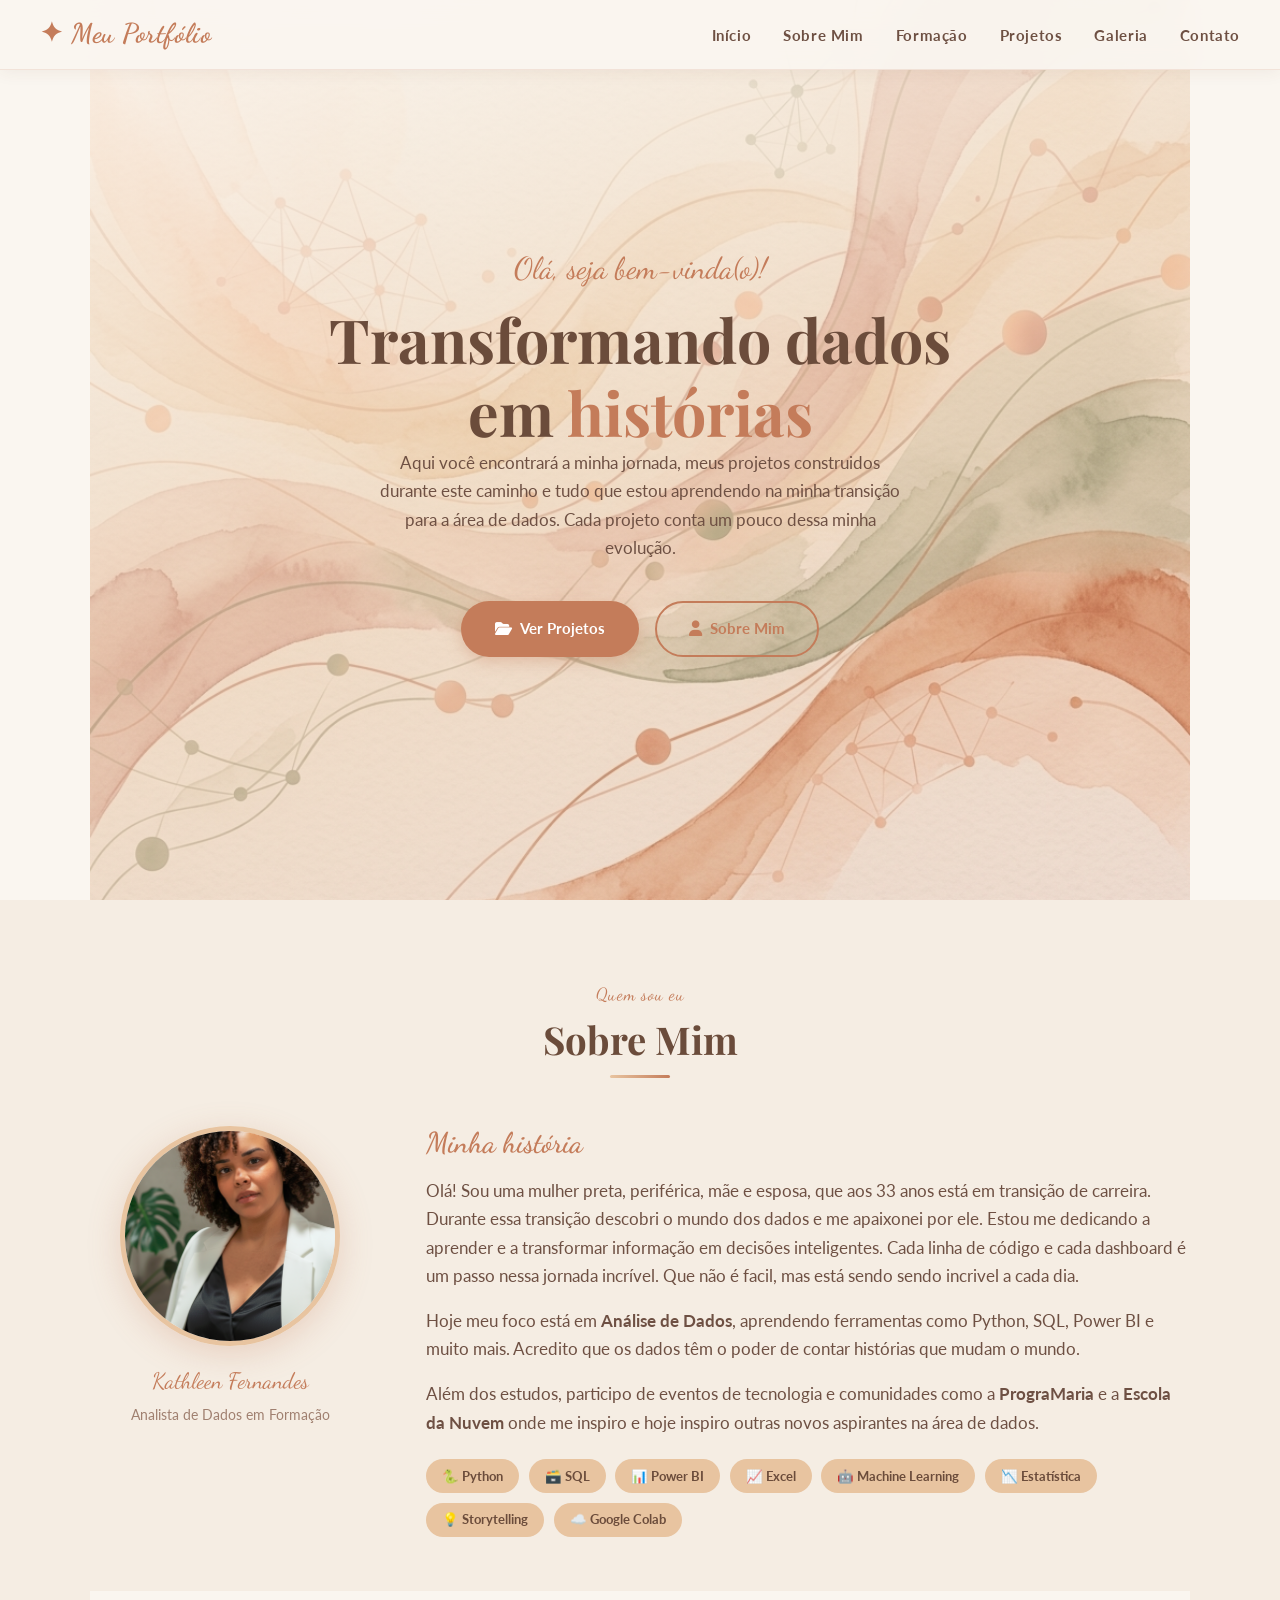
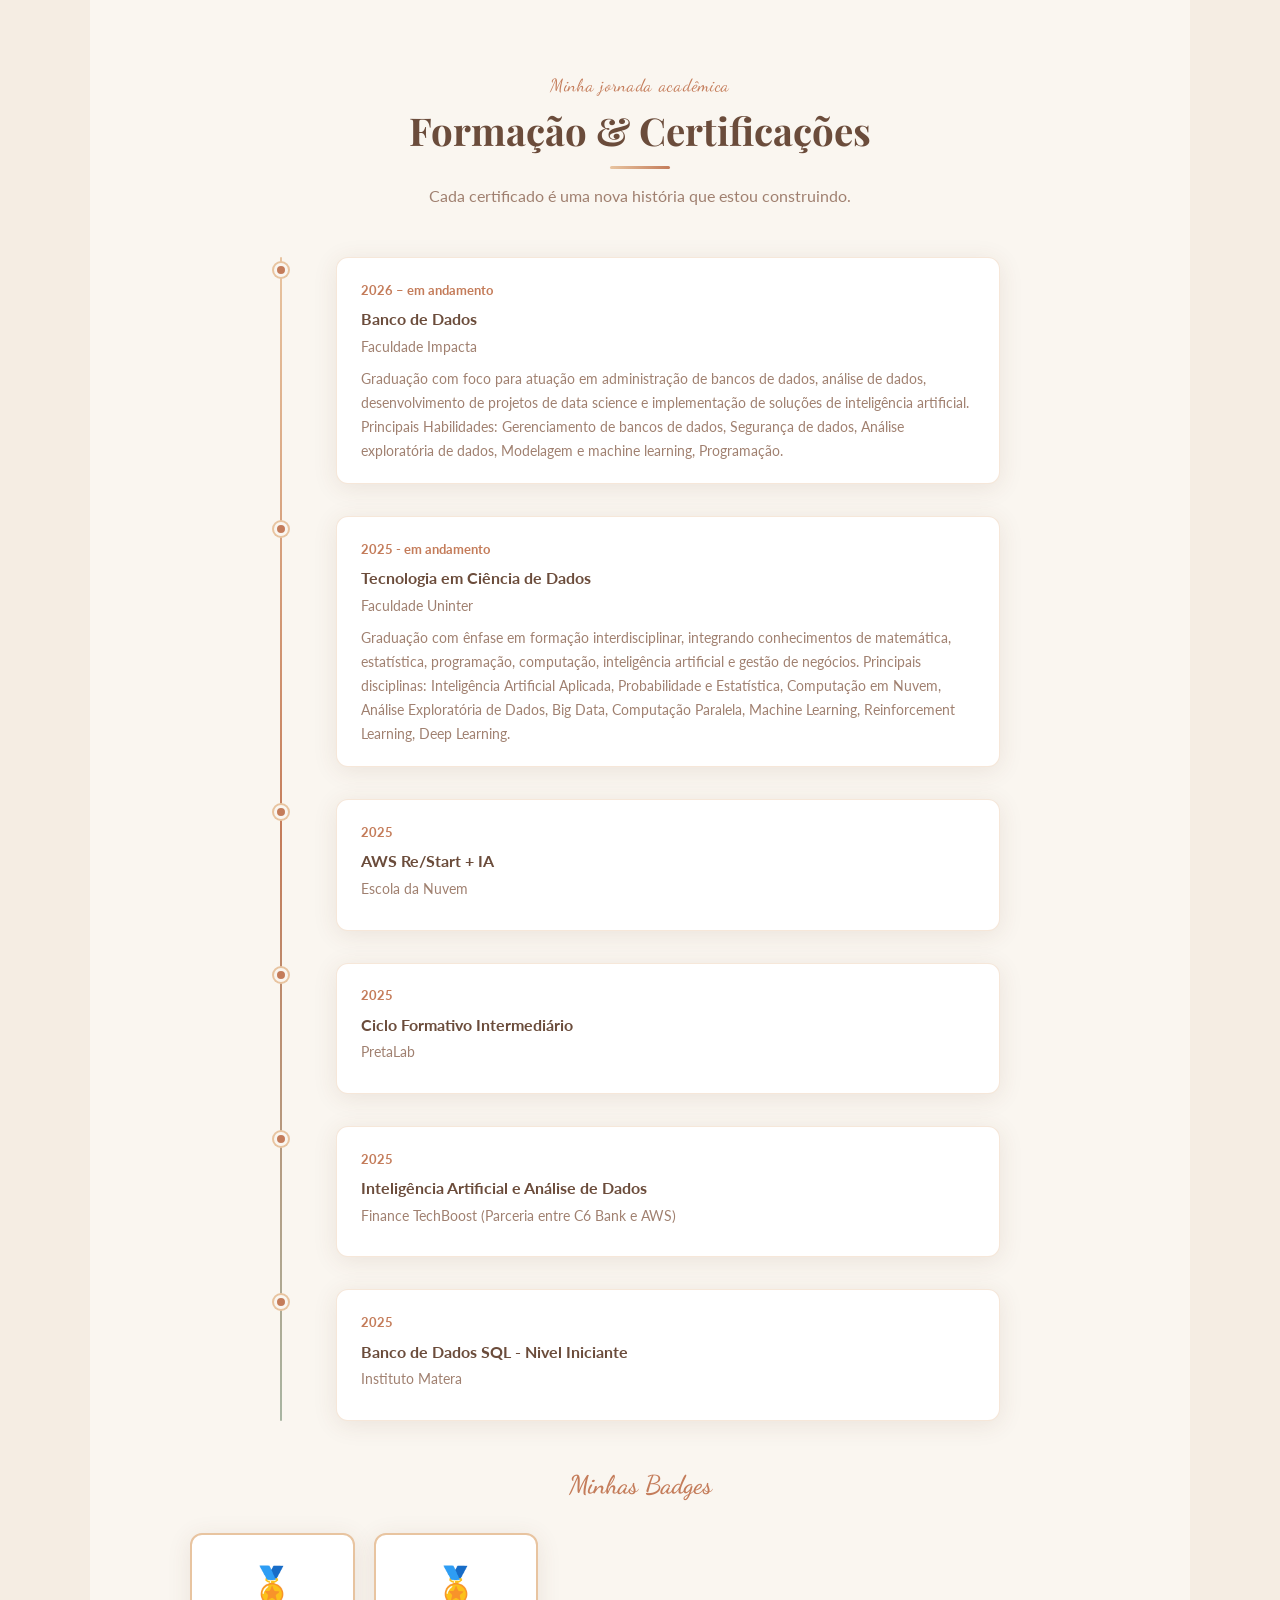
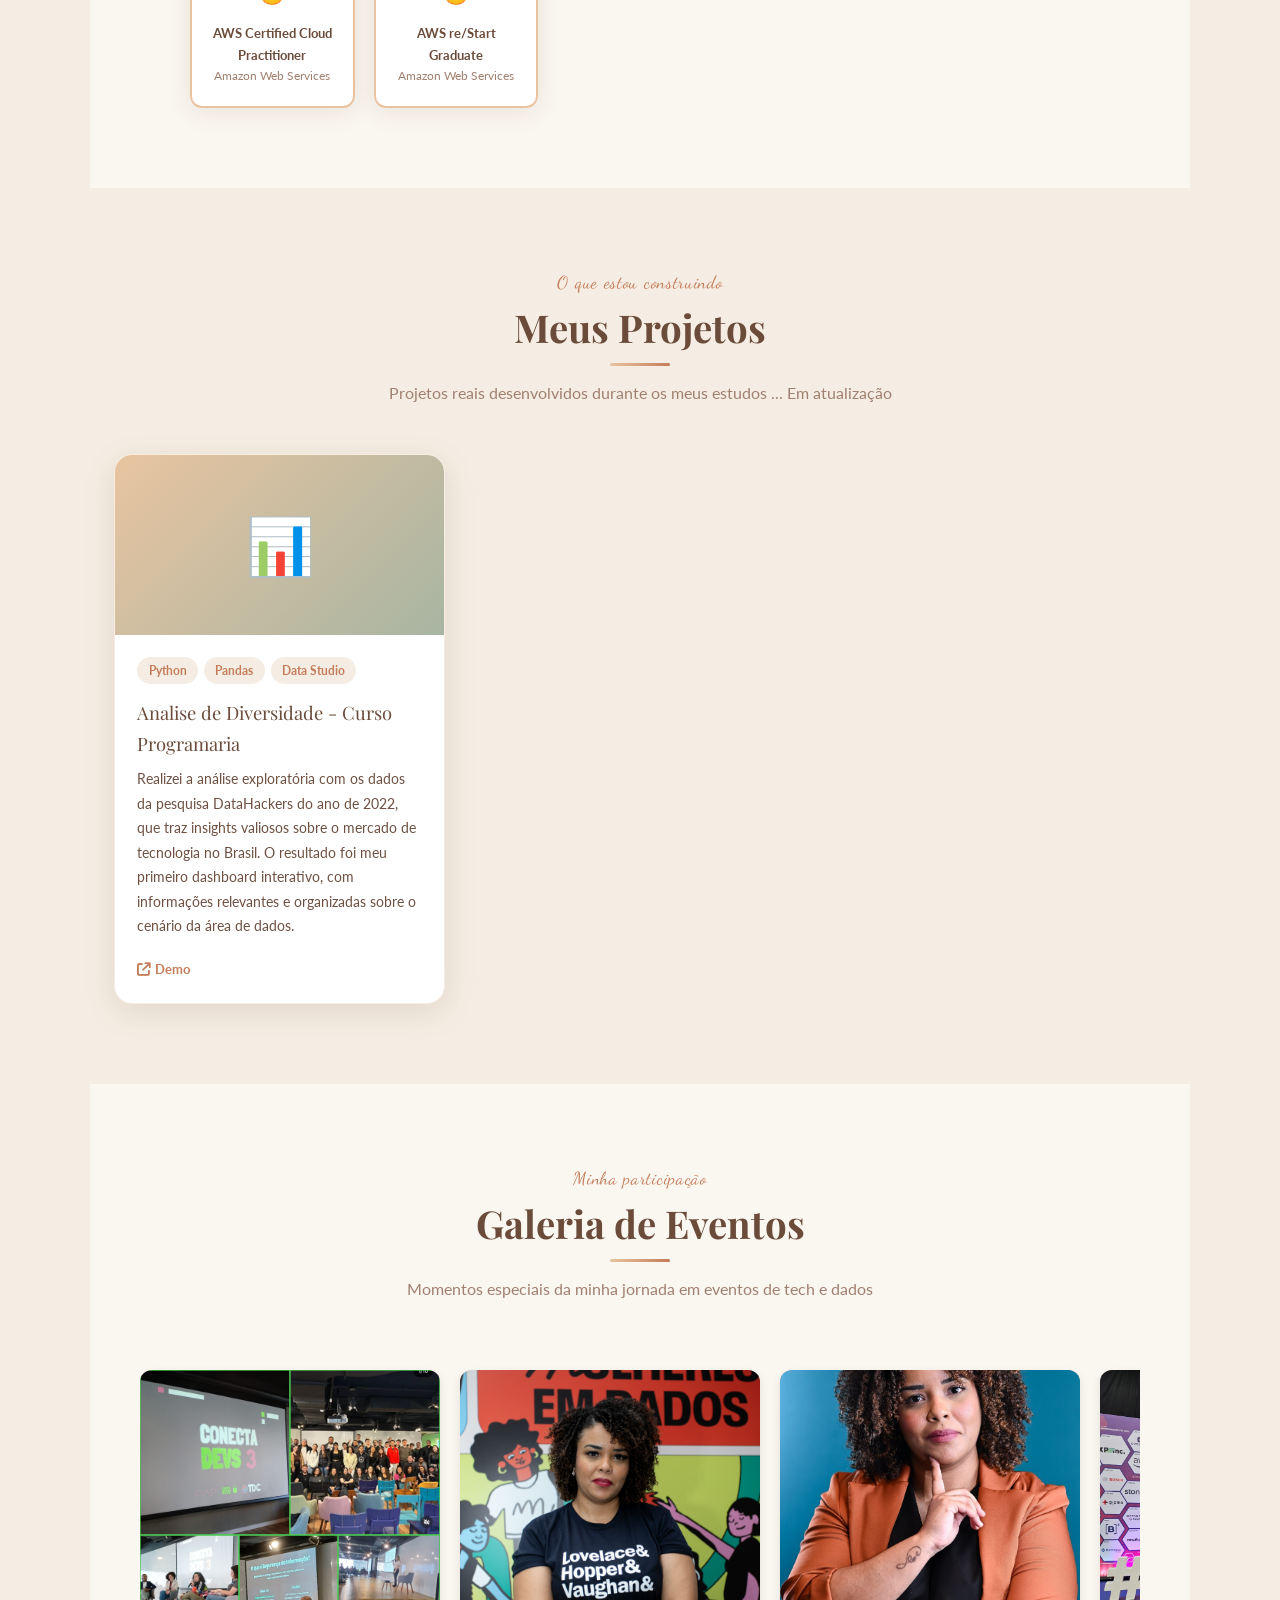
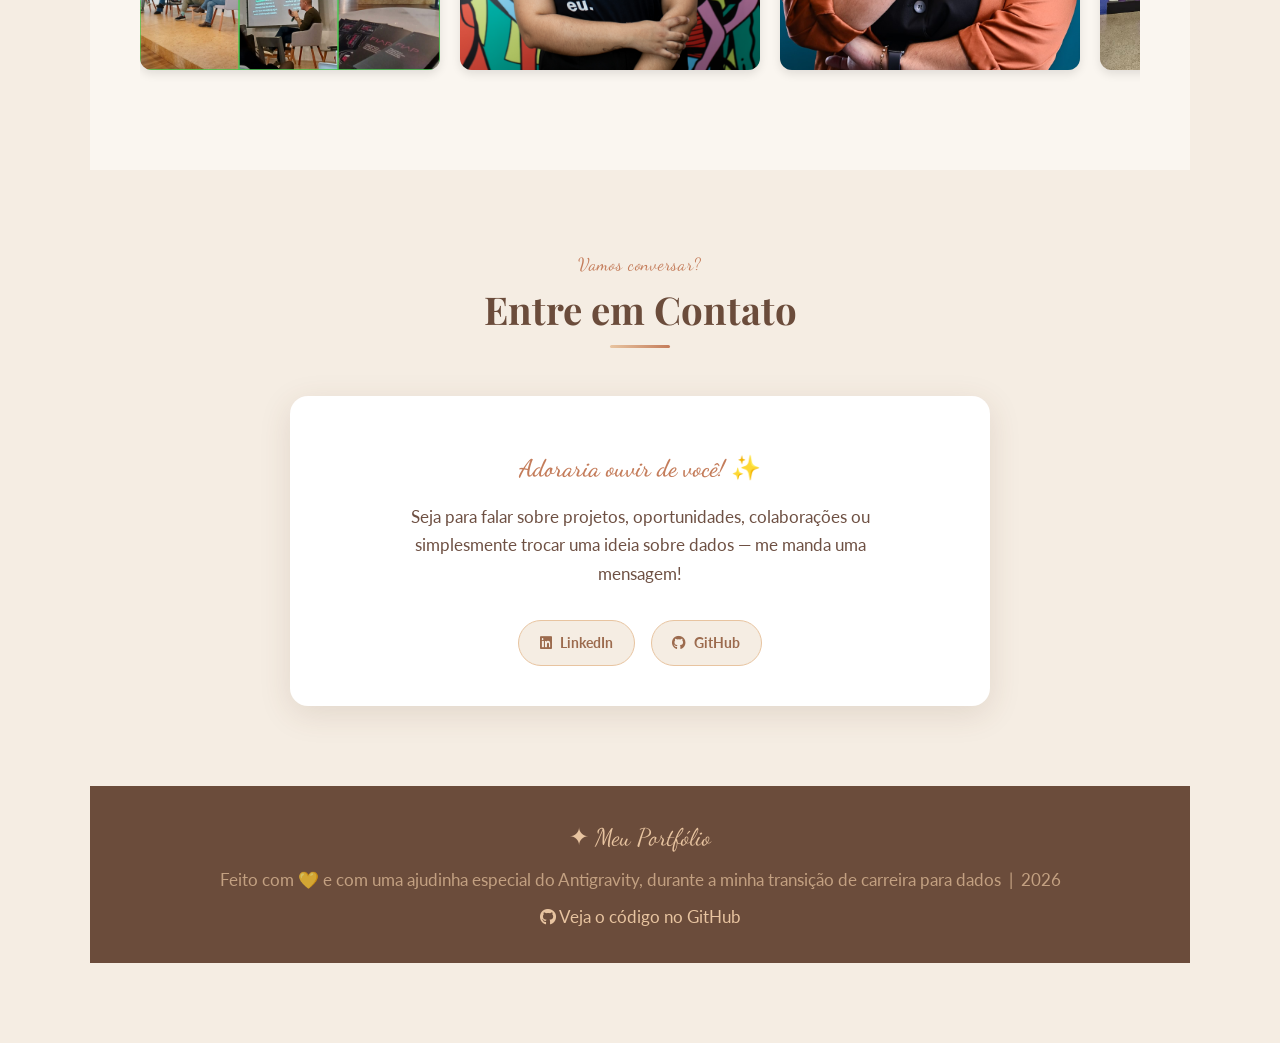
==== index.html @ 6f150954 "Update index.html" ====
<!DOCTYPE html>
<html lang="pt-BR">

<head>
  <meta charset="UTF-8" />
  <meta name="viewport" content="width=device-width, initial-scale=1.0" />
  <meta name="description"
    content="Portfólio de transição de carreira para Dados — projetos, certificações e minha jornada no mundo da análise de dados." />
  <title>Meu Portfólio | Transição para Dados</title>

  <!-- Fonts -->
  <link rel="preconnect" href="https://fonts.googleapis.com" />
  <link rel="preconnect" href="https://fonts.gstatic.com" crossorigin />
  <link
    href="https://fonts.googleapis.com/css2?family=Playfair+Display:ital,wght@0,400;0,600;1,400&family=Dancing+Script:wght@400;600;700&family=Lato:wght@300;400;700&display=swap"
    rel="stylesheet" />

  <!-- Ícones -->
  <link rel="stylesheet" href="https://cdnjs.cloudflare.com/ajax/libs/font-awesome/6.5.1/css/all.min.css" />

  <!-- Estilos -->
  <link rel="stylesheet" href="css/style.css" />
</head>

<body>

  <!-- ======================================================
       NAVEGAÇÃO
  ======================================================= -->
  <nav class="navbar" id="navbar">
    <a href="#hero" class="nav-logo">✦ Meu Portfólio</a>

    <button class="hamburger" id="hamburger" aria-label="Menu">
      <span></span><span></span><span></span>
    </button>

    <ul class="nav-links" id="navLinks">
      <li><a href="#hero" class="active">Início</a></li>
      <li><a href="#sobre">Sobre Mim</a></li>
      <li><a href="#formacao">Formação</a></li>
      <li><a href="#projetos">Projetos</a></li>
      <li><a href="#galeria">Galeria</a></li>
      <li><a href="#contato">Contato</a></li>
    </ul>
  </nav>

  <!-- ======================================================
       HERO
  ======================================================= -->
  <section id="hero">
    <div class="hero-content">
      <p class="hero-greeting"> Olá, seja bem-vinda(o)!</p>
      <h1 class="hero-title">Transformando dados<br>em <span>histórias</span></h1>
      <!--<p class="hero-subtitle">Passando pelo transição de carreria · Apaixonada por dados e todas as suas tecnologias
      </p>-->
      <p class="hero-description">
        Aqui você encontrará a minha jornada, meus projetos construidos durante este caminho e tudo que estou
        aprendendo na minha transição para a área de dados. Cada projeto conta
        um pouco dessa minha evolução.
      </p>
      <div class="hero-btns">
        <a href="#projetos" class="btn btn-primary">
          <i class="fa-solid fa-folder-open"></i> Ver Projetos
        </a>
        <a href="#sobre" class="btn btn-outline">
          <i class="fa-solid fa-user"></i> Sobre Mim
        </a>
      </div>
    </div>
  </section>

  <!-- ======================================================
       SOBRE MIM
  ======================================================= -->
  <div id="sobre" style="background:var(--warm-beige); padding:5rem 1.5rem;">
    <div class="sobre-inner">

      <div class="section-header reveal">
        <span class="section-tag">Quem sou eu</span>
        <h2 class="section-title">Sobre Mim</h2>
        <div class="section-line"></div>
      </div>

      <div class="sobre-grid">

        <!-- Foto -->
        <div class="sobre-photo-wrap reveal">
          <img src="images/Captura de tela 2025-10-06 224446.png" alt="Minha foto de perfil" class="sobre-photo"
            id="profilePhoto"/>
          <p class="sobre-photo-name">Kathleen Fernandes</p>
          <p class="sobre-photo-role">Analista de Dados em Formação</p>
        </div>

        <!-- Texto -->
        <div class="sobre-text reveal">
          <h3 style="color:var(--brown-dark); margin-bottom:1rem;">
            <span class="cursive" style="font-size:1.8rem; color:var(--terracotta);">Minha história</span>
          </h3>

          <p>
            Olá! Sou uma mulher preta, periférica, mãe e esposa, que aos 33 anos está em transição de carreira.
            Durante essa transição descobri o mundo dos dados e me apaixonei por ele.
            Estou me dedicando a aprender e a transformar informação em decisões inteligentes.
            Cada linha de código e cada dashboard é um passo nessa jornada incrível.
            Que não é facil, mas está sendo sendo incrivel a cada dia.
          </p>
          <p>
            Hoje meu foco está em <strong>Análise de Dados</strong>,
            aprendendo ferramentas como Python, SQL, Power BI e muito mais.
            Acredito que os dados têm o poder de contar histórias que mudam o mundo.
          </p>
          <p>
            Além dos estudos, participo de eventos de tecnologia e
            comunidades como a <strong>PrograMaria</strong> e a <strong>Escola da Nuvem</strong> onde me inspiro e
            hoje inspiro outras novos aspirantes na área de dados.
          </p>
          </p>
          <!-- Tags -->
          <div class="sobre-tags">
            <span class="tag">🐍 Python</span>
            <span class="tag">🗃️ SQL</span>
            <span class="tag">📊 Power BI</span>
            <span class="tag">📈 Excel</span>
            <span class="tag">🤖 Machine Learning</span>
            <span class="tag">📉 Estatística</span>
            <span class="tag">💡 Storytelling</span>
            <span class="tag">☁️ Google Colab</span>
          </div>
        </div>
      </div>
      <br>
      <br>
      <!-- Skills com barra de progresso 
          <div class="skills-grid" style="margin-top:2rem;">
            <div class="skill-card">
              <div class="skill-icon">🐍</div>
              <div class="skill-name">Python</div>
              <div class="skill-bar-wrap">
                <div class="skill-bar" data-width="65%" style="width:0%"></div>
              </div>
            </div>
            <div class="skill-card">
              <div class="skill-icon">🗃️</div>
              <div class="skill-name">SQL</div>
              <div class="skill-bar-wrap">
                <div class="skill-bar" data-width="70%" style="width:0%"></div>
              </div>
            </div>
            <div class="skill-card">
              <div class="skill-icon">📊</div>
              <div class="skill-name">Power BI</div>
              <div class="skill-bar-wrap">
                <div class="skill-bar" data-width="60%" style="width:0%"></div>
              </div>
            </div>
            <div class="skill-card">
              <div class="skill-icon">📈</div>
              <div class="skill-name">Excel</div>
              <div class="skill-bar-wrap">
                <div class="skill-bar" data-width="80%" style="width:0%"></div>
              </div>
            </div>
          </div>
        </div>
      </div>
    </div>
  </div>
-->
      <!-- ======================================================
       FORMAÇÃO & CERTIFICAÇÕES & BADGES
  ======================================================= -->
      <section id="formacao">

        <div class="section-header reveal">
          <span class="section-tag">Minha jornada acadêmica</span>
          <h2 class="section-title">Formação &amp; Certificações</h2>
          <div class="section-line"></div>
          <p class="section-subtitle">Cada certificado é uma nova história que estou construindo.</p>
        </div>

        <!-- Timeline de cursos -->
        <div class="timeline reveal" style="max-width:720px; margin:0 auto 3rem;">

          <div class="timeline-item">
            <div class="timeline-dot"></div>
            <div class="timeline-card">
              <div class="timeline-date">2026 – em andamento</div>
              <div class="timeline-title">Banco de Dados</div>
              <div class="timeline-org">Faculdade Impacta</div>
              <p style="font-size:0.88rem; margin-top:0.5rem; color:var(--text-light);">
                Graduação com foco para atuação em administração de bancos de dados, análise de dados,
                desenvolvimento de projetos de data science e implementação de soluções de inteligência artificial.
                Principais Habilidades: Gerenciamento de bancos de dados, Segurança de dados, Análise exploratória
                de dados, Modelagem e machine learning, Programação.
              </p>
            </div>
          </div>
          <div class="timeline-item">
            <div class="timeline-dot"></div>
            <div class="timeline-card">
              <div class="timeline-date">2025 - em andamento</div>
              <div class="timeline-title">Tecnologia em Ciência de Dados</div>
              <div class="timeline-org">Faculdade Uninter</div>
              <p style="font-size:0.88rem; margin-top:0.5rem; color:var(--text-light);">
                Graduação com ênfase em formação interdisciplinar, integrando conhecimentos de matemática,
                estatística, programação, computação, inteligência artificial e gestão de negócios.
                Principais disciplinas: Inteligência Artificial Aplicada, Probabilidade e Estatística, Computação em
                Nuvem, Análise Exploratória de Dados, Big Data, Computação Paralela, Machine Learning, Reinforcement
                Learning, Deep Learning.
              </p>
            </div>
          </div>
          <div class="timeline-item">
            <div class="timeline-dot"></div>
            <div class="timeline-card">
              <div class="timeline-date">2025</div>
              <div class="timeline-title">AWS Re/Start + IA</div>
              <div class="timeline-org">Escola da Nuvem</div>
              <p style="font-size:0.88rem; margin-top:0.5rem; color:var(--text-light);">
              </p>
            </div>
          </div>
          <div class="timeline-item">
            <div class="timeline-dot"></div>
            <div class="timeline-card">
              <div class="timeline-date">2025</div>
              <div class="timeline-title">Ciclo Formativo Intermediário</div>
              <div class="timeline-org">PretaLab</div>
              <p style="font-size:0.88rem; margin-top:0.5rem; color:var(--text-light);">
              </p>
            </div>
          </div>
          <div class="timeline-item">
            <div class="timeline-dot"></div>
            <div class="timeline-card">
              <div class="timeline-date">2025</div>
              <div class="timeline-title">Inteligência Artificial e Análise de Dados</div>
              <div class="timeline-org">Finance TechBoost (Parceria entre C6 Bank e AWS)</div>
              <p style="font-size:0.88rem; margin-top:0.5rem; color:var(--text-light);">
              </p>
            </div>
          </div>
          <div class="timeline-item">
            <div class="timeline-dot"></div>
            <div class="timeline-card">
              <div class="timeline-date">2025</div>
              <div class="timeline-title">Banco de Dados SQL - Nivel Iniciante</div>
              <div class="timeline-org">Instituto Matera</div>
              <p style="font-size:0.88rem; margin-top:0.5rem; color:var(--text-light);">
              </p>
            </div>
          </div>
        </div>
        <!-- Badges -->
        <div class="reveal" style="max-width:900px; margin:0 auto;">
          <h3 style="text-align:center; color:var(--brown-dark); margin-bottom:0.5rem;">
            <span class="cursive" style="font-size:1.6rem; color:var(--terracotta);">Minhas Badges</span>
          </h3>
          <p style="text-align:center; color:var(--text-light); font-size:0.88rem; margin-bottom:1.5rem;">
          </p>

          <div class="badges-grid">
            <div class="badge-item" title="badge-aws">
              <span class="badge-emoji">🏅</span>
              <a href="https://www.credly.com/badges/e1b6cfc9-6f88-4bf4-a059-81283b184897/public_url" target="_blank">
                <div class="badge-name">AWS Certified Cloud Practitioner</div>
                <div class="badge-issuer">Amazon Web Services</div>
              </a>
            </div>
            <div class="badge-item" title="badge-aws">
              <span class="badge-emoji">🏅</span>
              <a href="https://www.credly.com/badges/cd1dff7c-a48e-4e6d-9449-b266bf47e456/public_url" target="_blank">
                <div class="badge-name">AWS re/Start Graduate</div>
                <div class="badge-issuer">Amazon Web Services</div>
              </a>
            </div>
            <!--<div class="badge-item">
          <span class="badge-emoji">🎖️</span>
          <div class="badge-name">Sua Badge</div>
          <div class="badge-issuer">Instituição</div>
        </div>
        <div class="badge-item">
          <span class="badge-emoji">🌟</span>
          <div class="badge-name">Sua Badge</div>
          <div class="badge-issuer">Instituição</div>
        </div>
        <div class="badge-item">
          <span class="badge-emoji">💎</span>
          <div class="badge-name">Sua Badge</div>
          <div class="badge-issuer">Instituição</div>
        </div>
        <div class="badge-item">
          <span class="badge-emoji">🔬</span>
          <div class="badge-name">Sua Badge</div>
          <div class="badge-issuer">Instituição</div>
        </div>
        <div class="badge-item">
          <span class="badge-emoji">📊</span>
          <div class="badge-name">Sua Badge</div>
          <div class="badge-issuer">Instituição</div>
        </div>
      </div>
    </div> -->

      </section>

      <!-- ======================================================
       PROJETOS
  ======================================================= -->
      <div id="projetos" style="background:var(--warm-beige); padding:5rem 1.5rem;">
        <div class="projetos-inner">

          <div class="section-header reveal">
            <span class="section-tag">O que estou construindo</span>
            <h2 class="section-title">Meus Projetos</h2>
            <div class="section-line"></div>
            <p class="section-subtitle">Projetos reais desenvolvidos durante os meus estudos ... Em atualização</p>
          </div>

          <div class="projetos-grid">

            <!-- Projeto 1 -->
            <div class="projeto-card reveal">
              <div class="projeto-thumb">📊</div>
              <div class="projeto-body">
                <div class="projeto-tags">
                  <span class="projeto-tag">Python</span>
                  <span class="projeto-tag">Pandas</span>
                  <span class="projeto-tag">Data Studio</span>
                </div>
                <div class="projeto-title">Analise de Diversidade - Curso Programaria</div>
                <p class="projeto-desc">
                  Realizei a análise exploratória com os dados da pesquisa DataHackers do
                  ano de 2022, que traz insights valiosos sobre o mercado de tecnologia no
                  Brasil. O resultado foi meu primeiro dashboard interativo, com informações relevantes e organizadas
                  sobre o cenário da área de dados.
                </p>
                <div class="projeto-links">
                  <a href="https://datastudio.google.com/u/0/reporting/ec627c79-4b58-4c4b-b339-3a06720230b7/page/hcxJF?s=vUAEKaNRT5Q"
                    class="projeto-link" target="_blank">
                    <i class="fa-solid fa-arrow-up-right-from-square"></i> Demo
                  </a>
                </div>
              </div>
            </div>

            <!-- Projeto 2 
            <div class="projeto-card reveal">
              <div class="projeto-thumb">🗃️</div>
              <div class="projeto-body">
                <div class="projeto-tags">
                  <span class="projeto-tag">SQL</span>
                  <span class="projeto-tag">MySQL</span>
                </div>
                <div class="projeto-title">Nome do Projeto 2</div>
                <p class="projeto-desc">
                  Descreva aqui o que o projeto faz, qual problema resolve e o que você aprendeu.
                </p>
                <div class="projeto-links">
                  <a href="#" class="projeto-link" target="_blank">
                    <i class="fa-brands fa-github"></i> GitHub
                  </a>
                  <a href="#" class="projeto-link" target="_blank">
                    <i class="fa-solid fa-arrow-up-right-from-square"></i> Demo
                  </a>
                </div>
              </div>
            </div>

            <!-- Projeto 3 
            <div class="projeto-card reveal">
              <div class="projeto-thumb">📈</div>
              <div class="projeto-body">
                <div class="projeto-tags">
                  <span class="projeto-tag">Power BI</span>
                  <span class="projeto-tag">Dashboard</span>
                </div>
                <div class="projeto-title">Nome do Projeto 3</div>
                <p class="projeto-desc">
                  Descreva aqui o que o projeto faz, qual problema resolve e o que você aprendeu.
                </p>
                <div class="projeto-links">
                  <a href="#" class="projeto-link" target="_blank">
                    <i class="fa-brands fa-github"></i> GitHub
                  </a>
                  <a href="#" class="projeto-link" target="_blank">
                    <i class="fa-solid fa-arrow-up-right-from-square"></i> Demo
                  </a>
                </div>
              </div>
            </div> -->

          </div><!-- /projetos-grid -->


        </div>
      </div><!-- /projetos -->

      <!-- ======================================================
       GALERIA DE EVENTOS
  ======================================================= -->
      <section id="galeria">

        <div class="section-header reveal">
          <span class="section-tag">Minha participação</span>
          <h2 class="section-title">Galeria de Eventos</h2>
          <div class="section-line"></div>
          <p class="section-subtitle">Momentos especiais da minha jornada em eventos de tech e dados</p>
        </div>

        <div class="carousel-container reveal" style="max-width:1000px; margin:0 auto;">
    <div class="carousel-track" id="carouselTrack">
      
      <div class="galeria-item">
        <img src="images/Imagem do WhatsApp de 2025-10-05 à(s) 11.37.51_83b3c0a1.jpg" alt="Google Cloud" class="carousel-img">
        <div class="galeria-overlay">
          <span>Participação no Google Cloud 2025</span>
        </div>
      </div>

      <div class="galeria-item">
        <img src="images/6ad9c9b9-e6c6-469e-b47d-9e9093f3ce83.jpeg" alt="Conecta DEV 3" class="carousel-img">
        <div class="galeria-overlay">
          <span>Participação no Conecta DEV 3 (2025)</span>
        </div>
      </div>

      <div class="galeria-item">
        <img src="images/@othiliabalades-1913.jpg" alt="BIG DATA Brasil 2025" class="carousel-img">
        <div class="galeria-overlay">
          <span>Participação no Big Data Brazil Experience 2025 - Painel Mulheres em Dados</span>
        </div>
      </div>

      <div class="galeria-item">
        <img src="images/WhatsApp Image 2026-04-30 at 18.11.11.jpeg" alt="Encerramento Tech Boost" class="carousel-img">
        <div class="galeria-overlay">
          <span>Participação no Almoço de Encerramento do Programa Tech Boost AWS + C6 (Ganhei a Foto Profissional) </span>
        </div>
      </div>

      <div class="galeria-item">
         <img src="images/Imagem do WhatsApp de 2025-10-15 à(s) 17.24.57_acc17df7.jpg" alt="TDC 2025" class="carousel-img">
         <div class="galeria-overlay">
          <span>Participação TDC 2025</span>
         </div>
      </div>

      <div class="galeria-item">
        <img src="images/1.jpg" alt="Mulheres em Dados" class="carousel-img">
        <div class="galeria-overlay">
          <span>Participação Evento Nubank - Comunidade Dados & IA ( 10 anos de Mettup )</span>
        </div>
      </div>

      <div class="galeria-item">
        <img src="images/Imagem do WhatsApp de 2025-11-13 à(s) 15.40.11_0d9b20ff.jpg" alt="Ambev Portas Abertas 2025" class="carousel-img">
        <div class="galeria-overlay">
          <span>Participação Portas Abertas Ambev 2025</span>
        </div>
      </div>

  </div>
          <!--
          <div class="galeria-item" data-src="">
            <div class="galeria-placeholder">
              <span class="ph-icon">🌸</span>
              <span class="ph-label">PrograMaria</span>
            </div>
            <div class="galeria-overlay"><span>Adicione sua foto aqui</span></div>
          </div>

          <div class="galeria-item" data-src="">
            <div class="galeria-placeholder">
              <span class="ph-icon">🤝</span>
              <span class="ph-label">Networking</span>
            </div>
            <div class="galeria-overlay"><span>Adicione sua foto aqui</span></div>
          </div>

          <div class="galeria-item" data-src="">
            <div class="galeria-placeholder">
              <span class="ph-icon">🏆</span>
              <span class="ph-label">Conquista</span>
            </div>
            <div class="galeria-overlay"><span>Adicione sua foto aqui</span></div>
          </div>

        </div>

        <p class="galeria-upload-tip reveal">
          📁 Para adicionar fotos: coloque a imagem em <code>assets/images/</code>,
          adicione <code>data-src="assets/images/SUA-FOTO.jpg"</code> no div
          e substitua o conteúdo interno pela tag &lt;img&gt; correspondente.
        </p>
      -->
      </section>

      <!-- ======================================================
       CONTATO
  ======================================================= -->
      <div id="contato" style="background:var(--warm-beige); padding:5rem 1.5rem;">
        <div class="contato-inner">

          <div class="section-header reveal">
            <span class="section-tag">Vamos conversar?</span>
            <h2 class="section-title">Entre em Contato</h2>
            <div class="section-line"></div>
          </div>

          <div class="contact-card reveal">

            <div class="contact-intro">
              <p class="cursive" style="font-size:1.5rem; color:var(--terracotta);">
                Adoraria ouvir de você! ✨
              </p>
              <p>
                Seja para falar sobre projetos, oportunidades, colaborações ou
                simplesmente trocar uma ideia sobre dados — me manda uma mensagem!
              </p>
            </div>

            <!--<form id="contactForm">
              <div class="form-group">
                <label for="contactName">Seu nome</label>
                <input type="text" id="contactName" name="name" placeholder="Como posso te chamar?" required />
              </div>
              <div class="form-group">
                <label for="contactEmail">E-mail</label>
                <input type="email" id="contactEmail" name="email" placeholder="seu@email.com" required />
              </div>
              <div class="form-group">
                <label for="contactMsg">Mensagem</label>
                <textarea id="contactMsg" name="message" placeholder="Escreva sua mensagem aqui..." required></textarea>
              </div>
              <button type="submit" class="btn btn-primary" style="width:100%; justify-content:center;">
                <i class="fa-solid fa-paper-plane"></i> Enviar mensagem
              </button>
            </form> -->

            <!-- Redes sociais -->
            <div class="social-links">
              <a href="https://linkedin.com/in/kathleen-fernandes" target="_blank" class="social-link"
                id="linkedinLink">
                <i class="fa-brands fa-linkedin"></i> LinkedIn
              </a>
              <a href="https://github.com/Kath-Fernandes" target="_blank" class="social-link" id="githubLink">
                <i class="fa-brands fa-github"></i> GitHub
              </a>
             <!-- <a href="mailto:kathleen.fernandes92@gmail.com" class="social-link" id="emailLink">
                <i class="fa-solid fa-envelope"></i> E-mail -->
              </a>
            </div>
          </div>
        </div>
      </div>

      <!-- ======================================================
       FOOTER
  ======================================================= -->
      <footer>
        <div class="footer-logo">✦ Meu Portfólio</div>
        <p>
          Feito com 💛 e com uma ajudinha especial do Antigravity, durante a minha transição de carreira para dados
          &nbsp;|&nbsp;
          <span id="currentYear"></span>
        </p>
        <p style="margin-top:0.5rem;">
          <a href="https://github.com/Kath-Fernandes/portfoliodados" target="_blank">
            <i class="fa-brands fa-github"></i> Veja o código no GitHub
          </a>
        </p>
      </footer>

      <!-- ======================================================
       LIGHTBOX
  ======================================================= -->
      <div class="lightbox" id="lightbox" role="dialog" aria-modal="true">
        <span class="lightbox-close" id="lightboxClose" title="Fechar">&times;</span>
        <img src="" alt="Foto ampliada" id="lightboxImg" />
      </div>

      <!-- Scroll to top -->
      <button id="scrollTop" aria-label="Voltar ao topo">↑</button>

      <!-- Scripts -->
      <script src="js/main.js"></script>
</body>

</html>
---- css/style.css ----
/* ============================================================
   PORTFOLIO - TRANSIÇÃO DE CARREIRA PARA DADOS
   Paleta: Tons pastéis e terrosos | Fontes cursivas
   ============================================================ */

@import url('https://fonts.googleapis.com/css2?family=Playfair+Display:ital,wght@0,400;0,600;1,400&family=Dancing+Script:wght@400;600;700&family=Lato:wght@300;400;700&display=swap');

/* ---- VARIÁVEIS DE DESIGN ---- */
:root {
  --peach:       #E8C4A0;
  --terracotta:  #C47C5A;
  --dusty-rose:  #D4A5A5;
  --sage:        #A8B5A2;
  --warm-beige:  #F5EDE3;
  --cream:       #FAF6F0;
  --brown-dark:  #6B4C3B;
  --brown-mid:   #9C6B4E;
  --text-dark:   #3D2B1F;
  --text-mid:    #6E5043;
  --text-light:  #A08070;
  --white:       #FFFFFF;
  --shadow-soft: 0 4px 24px rgba(100, 60, 40, 0.10);
  --shadow-card: 0 8px 32px rgba(100, 60, 40, 0.13);
  --radius-lg:   18px;
  --radius-md:   12px;
  --radius-sm:   8px;
  --transition:  all 0.32s cubic-bezier(0.4, 0, 0.2, 1);
}

/* ---- RESET & BASE ---- */
*, *::before, *::after { box-sizing: border-box; margin: 0; padding: 0; }

html { scroll-behavior: smooth; font-size: 16px; }

body {
  font-family: 'Lato', sans-serif;
  background-color: var(--cream);
  color: var(--text-dark);
  line-height: 1.7;
  overflow-x: hidden;
}

/* ---- TIPOGRAFIA ---- */
h1, h2, h3 {
  font-family: 'Playfair Display', serif;
  line-height: 1.2;
}

.cursive {
  font-family: 'Dancing Script', cursive;
  font-weight: 600;
}

h1 { font-size: clamp(2.2rem, 5vw, 3.8rem); }
h2 { font-size: clamp(1.6rem, 3vw, 2.4rem); }
h3 { font-size: clamp(1.1rem, 2vw, 1.5rem); }

p { color: var(--text-mid); font-size: 1.05rem; }

a { text-decoration: none; color: inherit; transition: var(--transition); }

img { max-width: 100%; display: block; }

/* ---- NAVBAR ---- */
.navbar {
  position: fixed;
  top: 0; left: 0; right: 0;
  z-index: 1000;
  display: flex;
  align-items: center;
  justify-content: space-between;
  padding: 0 2.5rem;
  height: 70px;
  background: rgba(250, 246, 240, 0.92);
  backdrop-filter: blur(12px);
  border-bottom: 1px solid rgba(196, 124, 90, 0.15);
  box-shadow: 0 2px 16px rgba(100,60,40,0.07);
}

.nav-logo {
  font-family: 'Dancing Script', cursive;
  font-size: 1.7rem;
  font-weight: 700;
  color: var(--terracotta);
  letter-spacing: 0.02em;
}

.nav-links {
  display: flex;
  gap: 2rem;
  list-style: none;
}

.nav-links a {
  font-size: 0.95rem;
  font-weight: 700;
  letter-spacing: 0.04em;
  color: var(--text-mid);
  position: relative;
  padding-bottom: 3px;
}

.nav-links a::after {
  content: '';
  position: absolute;
  bottom: 0; left: 0;
  width: 0; height: 2px;
  background: var(--terracotta);
  border-radius: 2px;
  transition: var(--transition);
}

.nav-links a:hover::after,
.nav-links a.active::after { width: 100%; }
.nav-links a:hover, .nav-links a.active { color: var(--terracotta); }

/* Hamburger */
.hamburger {
  display: none;
  flex-direction: column;
  gap: 5px;
  cursor: pointer;
  padding: 4px;
  background: none;
  border: none;
}
.hamburger span {
  display: block;
  width: 26px; height: 2.5px;
  background: var(--terracotta);
  border-radius: 4px;
  transition: var(--transition);
}

/* ---- SEÇÃO GENÉRICA ---- */
section {
  padding: 5rem 1.5rem;
  max-width: 1100px;
  margin: 0 auto;
}

.section-header {
  text-align: center;
  margin-bottom: 3rem;
}

.section-tag {
  display: inline-block;
  font-family: 'Dancing Script', cursive;
  font-size: 1.1rem;
  color: var(--terracotta);
  margin-bottom: 0.4rem;
  letter-spacing: 0.04em;
}

.section-title {
  color: var(--brown-dark);
  margin-bottom: 0.8rem;
}

.section-line {
  width: 60px; height: 3px;
  background: linear-gradient(90deg, var(--peach), var(--terracotta));
  border-radius: 4px;
  margin: 0 auto;
}

.section-subtitle {
  color: var(--text-light);
  font-size: 1rem;
  margin-top: 0.8rem;
}

/* ---- HERO ---- */
#hero {
  min-height: 100vh;
  display: flex;
  align-items: center;
  justify-content: center;
  text-align: center;
  padding: 0 1.5rem;
  background: url('../images/hero_background.png') center/cover no-repeat;
  position: relative;
  overflow: hidden;
}

#hero::before {
  content: '';
  position: absolute; inset: 0;
  background: linear-gradient(160deg,
    rgba(250,246,240,0.82) 0%,
    rgba(232,196,160,0.55) 50%,
    rgba(196,124,90,0.25) 100%);
}

.hero-content { position: relative; z-index: 1; max-width: 720px; }

.hero-greeting {
  font-family: 'Dancing Script', cursive;
  font-size: clamp(1.3rem, 3vw, 1.9rem);
  color: var(--terracotta);
  margin-bottom: 0.5rem;
  opacity: 0;
  animation: fadeUp 0.8s ease 0.2s forwards;
}

.hero-title {
  color: var(--brown-dark);
  opacity: 0;
  animation: fadeUp 0.8s ease 0.4s forwards;
}

.hero-title span { color: var(--terracotta); }

.hero-subtitle {
  font-family: 'Dancing Script', cursive;
  font-size: clamp(1.1rem, 2.5vw, 1.5rem);
  color: var(--brown-mid);
  margin: 0.8rem 0 1.8rem;
  opacity: 0;
  animation: fadeUp 0.8s ease 0.6s forwards;
}

.hero-description {
  font-size: 1.05rem;
  color: var(--text-mid);
  max-width: 540px;
  margin: 0 auto 2.4rem;
  opacity: 0;
  animation: fadeUp 0.8s ease 0.8s forwards;
}

.hero-btns {
  display: flex;
  gap: 1rem;
  justify-content: center;
  flex-wrap: wrap;
  opacity: 0;
  animation: fadeUp 0.8s ease 1s forwards;
}

/* ---- BOTÕES ---- */
.btn {
  display: inline-flex;
  align-items: center;
  gap: 0.5rem;
  padding: 0.8rem 2rem;
  border-radius: 50px;
  font-weight: 700;
  font-size: 0.95rem;
  cursor: pointer;
  transition: var(--transition);
  border: 2px solid transparent;
}

.btn-primary {
  background: var(--terracotta);
  color: var(--white);
  box-shadow: 0 4px 16px rgba(196,124,90,0.35);
}
.btn-primary:hover {
  background: var(--brown-mid);
  transform: translateY(-2px);
  box-shadow: 0 8px 24px rgba(196,124,90,0.4);
}

.btn-outline {
  background: transparent;
  border-color: var(--terracotta);
  color: var(--terracotta);
}
.btn-outline:hover {
  background: var(--terracotta);
  color: var(--white);
  transform: translateY(-2px);
}

/* ---- CARDS GENÉRICOS ---- */
.card {
  background: var(--white);
  border-radius: var(--radius-lg);
  box-shadow: var(--shadow-card);
  padding: 1.8rem;
  transition: var(--transition);
  border: 1px solid rgba(232,196,160,0.3);
}
.card:hover {
  transform: translateY(-5px);
  box-shadow: 0 16px 40px rgba(100,60,40,0.16);
}

/* ---- SOBRE MIM ---- */
#sobre {
  background: var(--warm-beige);
  max-width: 100%;
  padding: 5rem 1.5rem;
}

.sobre-inner {
  max-width: 1100px;
  margin: 0 auto;
}

.sobre-grid {
  display: grid;
  grid-template-columns: 280px 1fr;
  gap: 3.5rem;
  align-items: start;
}

.sobre-photo-wrap {
  text-align: center;
}

.sobre-photo {
  width: 220px; height: 220px;
  border-radius: 50%;
  object-fit: cover;
  border: 5px solid var(--peach);
  box-shadow: 0 8px 32px rgba(196,124,90,0.25);
  margin: 0 auto 1rem;
  transition: var(--transition);
}
.sobre-photo:hover { transform: scale(1.04); }

.sobre-photo-name {
  font-family: 'Dancing Script', cursive;
  font-size: 1.4rem;
  color: var(--terracotta);
}

.sobre-photo-role {
  font-size: 0.88rem;
  color: var(--text-light);
  margin-top: 0.2rem;
}

.sobre-upload-hint {
  font-size: 0.8rem;
  color: var(--text-light);
  margin-top: 0.5rem;
  font-style: italic;
}

.sobre-text p { margin-bottom: 1rem; }

.sobre-tags {
  display: flex;
  flex-wrap: wrap;
  gap: 0.6rem;
  margin-top: 1.4rem;
}

.tag {
  padding: 0.35rem 1rem;
  border-radius: 50px;
  font-size: 0.83rem;
  font-weight: 700;
  background: var(--peach);
  color: var(--brown-dark);
  transition: var(--transition);
}
.tag:hover { background: var(--terracotta); color: var(--white); }

/* ---- SKILLS ---- */
.skills-grid {
  display: grid;
  grid-template-columns: repeat(auto-fit, minmax(240px, 1fr));
  gap: 1.5rem;
  margin-top: 1.5rem;
}

.skill-card {
  background: var(--white);
  border-radius: var(--radius-md);
  padding: 1.5rem;
  border-left: 4px solid var(--terracotta);
  box-shadow: var(--shadow-soft);
  transition: var(--transition);
}
.skill-card:hover { transform: translateX(4px); }

.skill-icon { font-size: 1.8rem; margin-bottom: 0.6rem; }
.skill-name { font-weight: 700; color: var(--brown-dark); margin-bottom: 0.5rem; }

.skill-bar-wrap {
  background: var(--warm-beige);
  border-radius: 50px;
  height: 7px;
  overflow: hidden;
}
.skill-bar {
  height: 100%;
  border-radius: 50px;
  background: linear-gradient(90deg, var(--peach), var(--terracotta));
  transition: width 1.2s ease;
}

/* ---- FORMAÇÃO / CERTIFICAÇÕES ---- */
#formacao { background: var(--cream); }

.timeline {
  position: relative;
  padding-left: 2rem;
}
.timeline::before {
  content: '';
  position: absolute;
  left: 0; top: 0; bottom: 0;
  width: 2px;
  background: linear-gradient(180deg, var(--peach), var(--terracotta), var(--sage));
  border-radius: 2px;
}

.timeline-item {
  position: relative;
  margin-bottom: 2rem;
  padding-left: 1.5rem;
}
.timeline-dot {
  position: absolute;
  left: -2.35rem; top: 0.35rem;
  width: 14px; height: 14px;
  border-radius: 50%;
  background: var(--terracotta);
  border: 3px solid var(--cream);
  box-shadow: 0 0 0 2px var(--peach);
}

.timeline-card {
  background: var(--white);
  border-radius: var(--radius-md);
  padding: 1.3rem 1.5rem;
  box-shadow: var(--shadow-soft);
  border: 1px solid rgba(232,196,160,0.4);
}
.timeline-date {
  font-size: 0.82rem;
  color: var(--terracotta);
  font-weight: 700;
  margin-bottom: 0.25rem;
}
.timeline-title {
  font-weight: 700;
  color: var(--brown-dark);
  font-size: 1rem;
}
.timeline-org {
  font-size: 0.88rem;
  color: var(--text-light);
  margin-top: 0.15rem;
}

/* Badges grid */
.badges-grid {
  display: grid;
  grid-template-columns: repeat(auto-fill, minmax(140px, 1fr));
  gap: 1.2rem;
  margin-top: 2rem;
}

.badge-item {
  background: var(--white);
  border-radius: var(--radius-md);
  padding: 1.2rem;
  text-align: center;
  box-shadow: var(--shadow-soft);
  border: 2px solid var(--peach);
  transition: var(--transition);
  cursor: pointer;
}
.badge-item:hover {
  border-color: var(--terracotta);
  transform: translateY(-4px);
  box-shadow: var(--shadow-card);
}
.badge-emoji { font-size: 2.2rem; display: block; margin-bottom: 0.5rem; }
.badge-name { font-size: 0.82rem; font-weight: 700; color: var(--brown-dark); }
.badge-issuer { font-size: 0.75rem; color: var(--text-light); }

/* ---- PROJETOS ---- */
#projetos { background: var(--warm-beige); max-width: 100%; padding: 5rem 1.5rem; }
.projetos-inner { max-width: 1100px; margin: 0 auto; }

.projetos-grid {
  display: grid;
  grid-template-columns: repeat(auto-fill, minmax(310px, 1fr));
  gap: 1.8rem;
}

.projeto-card {
  background: var(--white);
  border-radius: var(--radius-lg);
  overflow: hidden;
  box-shadow: var(--shadow-card);
  transition: var(--transition);
  border: 1px solid rgba(232,196,160,0.3);
}
.projeto-card:hover {
  transform: translateY(-6px);
  box-shadow: 0 20px 48px rgba(100,60,40,0.18);
}

.projeto-thumb {
  width: 100%;
  height: 180px;
  object-fit: cover;
  background: linear-gradient(135deg, var(--peach), var(--sage));
  display: flex;
  align-items: center;
  justify-content: center;
  font-size: 3.5rem;
}

.projeto-body { padding: 1.4rem; }

.projeto-tags {
  display: flex;
  flex-wrap: wrap;
  gap: 0.4rem;
  margin-bottom: 0.8rem;
}
.projeto-tag {
  font-size: 0.75rem;
  font-weight: 700;
  padding: 0.2rem 0.7rem;
  border-radius: 50px;
  background: var(--warm-beige);
  color: var(--terracotta);
}

.projeto-title {
  font-family: 'Playfair Display', serif;
  font-size: 1.15rem;
  color: var(--brown-dark);
  margin-bottom: 0.5rem;
}

.projeto-desc {
  font-size: 0.9rem;
  color: var(--text-mid);
  margin-bottom: 1.2rem;
}

.projeto-links {
  display: flex;
  gap: 0.8rem;
}
.projeto-link {
  font-size: 0.83rem;
  font-weight: 700;
  color: var(--terracotta);
  display: flex;
  align-items: center;
  gap: 0.3rem;
  transition: var(--transition);
}
.projeto-link:hover { color: var(--brown-dark); }

/* ---- GALERIA ---- */
#galeria { background: var(--cream); }

.galeria-grid {
  display: grid;
  grid-template-columns: repeat(auto-fill, minmax(220px, 1fr));
  gap: 1rem;
}

.galeria-item {
  position: relative;
  border-radius: var(--radius-md);
  overflow: hidden;
  aspect-ratio: 1;
  cursor: pointer;
  background: linear-gradient(135deg, var(--peach), var(--dusty-rose));
  display: flex;
  align-items: center;
  justify-content: center;
}

.galeria-item img {
  width: 100%; height: 100%;
  object-fit: cover;
  transition: var(--transition);
}
.galeria-item:hover img { transform: scale(1.07); }

.galeria-overlay {
  position: absolute; inset: 0;
  background: rgba(107,76,59,0.55);
  display: flex;
  flex-direction: column;
  align-items: center;
  justify-content: center;
  opacity: 0;
  transition: var(--transition);
  padding: 1rem;
  text-align: center;
}
.galeria-item:hover .galeria-overlay { opacity: 1; }
.galeria-overlay span { color: var(--white); font-weight: 700; font-size: 0.9rem; }

.galeria-placeholder {
  width: 100%; height: 100%;
  display: flex;
  flex-direction: column;
  align-items: center;
  justify-content: center;
  background: linear-gradient(135deg, var(--peach) 0%, var(--dusty-rose) 50%, var(--sage) 100%);
  color: var(--brown-dark);
  gap: 0.5rem;
}
.galeria-placeholder .ph-icon { font-size: 2.2rem; }
.galeria-placeholder .ph-label { font-size: 0.78rem; font-weight: 700; opacity: 0.7; }

.galeria-upload-tip {
  text-align: center;
  margin-top: 1.5rem;
  font-size: 0.88rem;
  color: var(--text-light);
  font-style: italic;
}

/* ---- CONTATO ---- */
#contato { background: var(--warm-beige); max-width: 100%; padding: 5rem 1.5rem; }
.contato-inner { max-width: 700px; margin: 0 auto; }

.contact-card {
  background: var(--white);
  border-radius: var(--radius-lg);
  padding: 2.5rem;
  box-shadow: var(--shadow-card);
}

.contact-intro {
  text-align: center;
  margin-bottom: 2rem;
}
.contact-intro p { max-width: 480px; margin: 0.8rem auto 0; }

.form-group {
  margin-bottom: 1.3rem;
}
.form-group label {
  display: block;
  font-size: 0.88rem;
  font-weight: 700;
  color: var(--brown-dark);
  margin-bottom: 0.4rem;
}
.form-group input,
.form-group textarea {
  width: 100%;
  padding: 0.75rem 1rem;
  border: 1.5px solid var(--peach);
  border-radius: var(--radius-sm);
  background: var(--cream);
  color: var(--text-dark);
  font-family: 'Lato', sans-serif;
  font-size: 0.95rem;
  transition: var(--transition);
  outline: none;
}
.form-group input:focus,
.form-group textarea:focus {
  border-color: var(--terracotta);
  box-shadow: 0 0 0 3px rgba(196,124,90,0.15);
}
.form-group textarea { resize: vertical; min-height: 130px; }

.social-links {
  display: flex;
  gap: 1rem;
  justify-content: center;
  margin-top: 2rem;
  flex-wrap: wrap;
}
.social-link {
  display: flex;
  align-items: center;
  gap: 0.5rem;
  padding: 0.6rem 1.3rem;
  border-radius: 50px;
  font-size: 0.88rem;
  font-weight: 700;
  background: var(--warm-beige);
  color: var(--brown-mid);
  border: 1.5px solid var(--peach);
  transition: var(--transition);
}
.social-link:hover {
  background: var(--terracotta);
  color: var(--white);
  border-color: var(--terracotta);
  transform: translateY(-2px);
}

/* ---- FOOTER ---- */
footer {
  background: var(--brown-dark);
  color: var(--peach);
  text-align: center;
  padding: 2rem 1.5rem;
  font-size: 0.88rem;
}
footer .footer-logo {
  font-family: 'Dancing Script', cursive;
  font-size: 1.5rem;
  color: var(--peach);
  margin-bottom: 0.5rem;
}
footer p { color: rgba(232,196,160,0.7); }
footer a { color: var(--peach); }
footer a:hover { color: var(--white); }

/* ---- LIGHTBOX ---- */
.lightbox {
  position: fixed; inset: 0;
  z-index: 9999;
  background: rgba(30,15,10,0.88);
  display: flex;
  align-items: center;
  justify-content: center;
  opacity: 0;
  pointer-events: none;
  transition: opacity 0.3s;
}
.lightbox.active { opacity: 1; pointer-events: all; }
.lightbox img {
  max-width: 90vw;
  max-height: 85vh;
  border-radius: var(--radius-md);
  box-shadow: 0 20px 60px rgba(0,0,0,0.6);
}
.lightbox-close {
  position: absolute;
  top: 1.5rem; right: 2rem;
  font-size: 2rem;
  color: var(--white);
  cursor: pointer;
  transition: var(--transition);
}
.lightbox-close:hover { color: var(--peach); transform: scale(1.2); }

/* ---- SCROLL TO TOP ---- */
#scrollTop {
  position: fixed;
  bottom: 2rem; right: 2rem;
  width: 44px; height: 44px;
  border-radius: 50%;
  background: var(--terracotta);
  color: var(--white);
  font-size: 1.3rem;
  border: none;
  cursor: pointer;
  box-shadow: 0 4px 16px rgba(196,124,90,0.4);
  transition: var(--transition);
  opacity: 0;
  pointer-events: none;
  display: flex;
  align-items: center;
  justify-content: center;
}
#scrollTop.visible { opacity: 1; pointer-events: all; }
#scrollTop:hover { background: var(--brown-mid); transform: translateY(-3px); }

/* ---- ANIMAÇÕES ---- */
@keyframes fadeUp {
  from { opacity: 0; transform: translateY(22px); }
  to   { opacity: 1; transform: translateY(0); }
}

.reveal {
  opacity: 0;
  transform: translateY(28px);
  transition: opacity 0.7s ease, transform 0.7s ease;
}
.reveal.visible { opacity: 1; transform: translateY(0); }

/* ---- RESPONSIVO ---- */
@media (max-width: 768px) {
  .navbar { padding: 0 1.2rem; }
  .hamburger { display: flex; }

  .nav-links {
    display: none;
    position: absolute;
    top: 70px; left: 0; right: 0;
    flex-direction: column;
    background: rgba(250,246,240,0.98);
    backdrop-filter: blur(12px);
    padding: 1.5rem 2rem;
    gap: 1.2rem;
    border-bottom: 1px solid rgba(196,124,90,0.15);
    box-shadow: 0 8px 24px rgba(100,60,40,0.1);
  }
  .nav-links.open { display: flex; }

  .sobre-grid { grid-template-columns: 1fr; }
  .sobre-photo-wrap { order: -1; }
  .sobre-photo { width: 160px; height: 160px; }

  .projetos-grid { grid-template-columns: 1fr; }
  .galeria-grid { grid-template-columns: repeat(2, 1fr); }

  section { padding: 3.5rem 1.2rem; }
  #sobre, #projetos, #contato { padding: 3.5rem 1.2rem; }
}

@media (max-width: 480px) {
  .galeria-grid { grid-template-columns: 1fr; }
  .hero-btns { flex-direction: column; align-items: center; }
  .badges-grid { grid-template-columns: repeat(2, 1fr); }
}

/* Container que esconde o que passa das bordas */
.carousel-container {
  width: 100%;
  overflow: hidden; 
  position: relative;
  padding: 20px 0;
}

/* A "trilha" onde os itens deslizam */
.carousel-track {
  display: flex;
  gap: 20px;
  transition: transform 0.6s ease-in-out;
  width: max-content;
}

/* Tamanho Padrão para todos os itens */
.galeria-item {
  width: 300px;  /* Ajuste a largura que preferir */
  height: 300px; /* Ajuste a altura que preferir */
  position: relative;
  border-radius: 12px;
  overflow: hidden;
  flex-shrink: 0; /* Impede que o item encolha */
  box-shadow: 0 4px 10px rgba(0,0,0,0.1);
  /* Fundo gradiente de fallback caso a imagem demore a carregar */
  background: linear-gradient(135deg, #dfaca5, #a3b1a2); 
}

/* Estilo da Imagem */
.carousel-img {
  width: 100%;
  height: 100%;
  object-fit: cover; /* A mágica que padroniza o tamanho sem distorcer */
  display: block;
}

/* Efeito Hover original adaptado (o texto sobe quando passa o mouse) */
.galeria-overlay {
  position: absolute;
  bottom: -100%;
  left: 0;
  width: 100%;
  height: 100%;
  background: rgba(0, 0, 0, 0.7);
  color: #fff;
  display: flex;
  align-items: center;
  justify-content: center;
  text-align: center;
  padding: 20px;
  transition: bottom 0.3s ease;
}

.galeria-item:hover .galeria-overlay {
  bottom: 0;
}
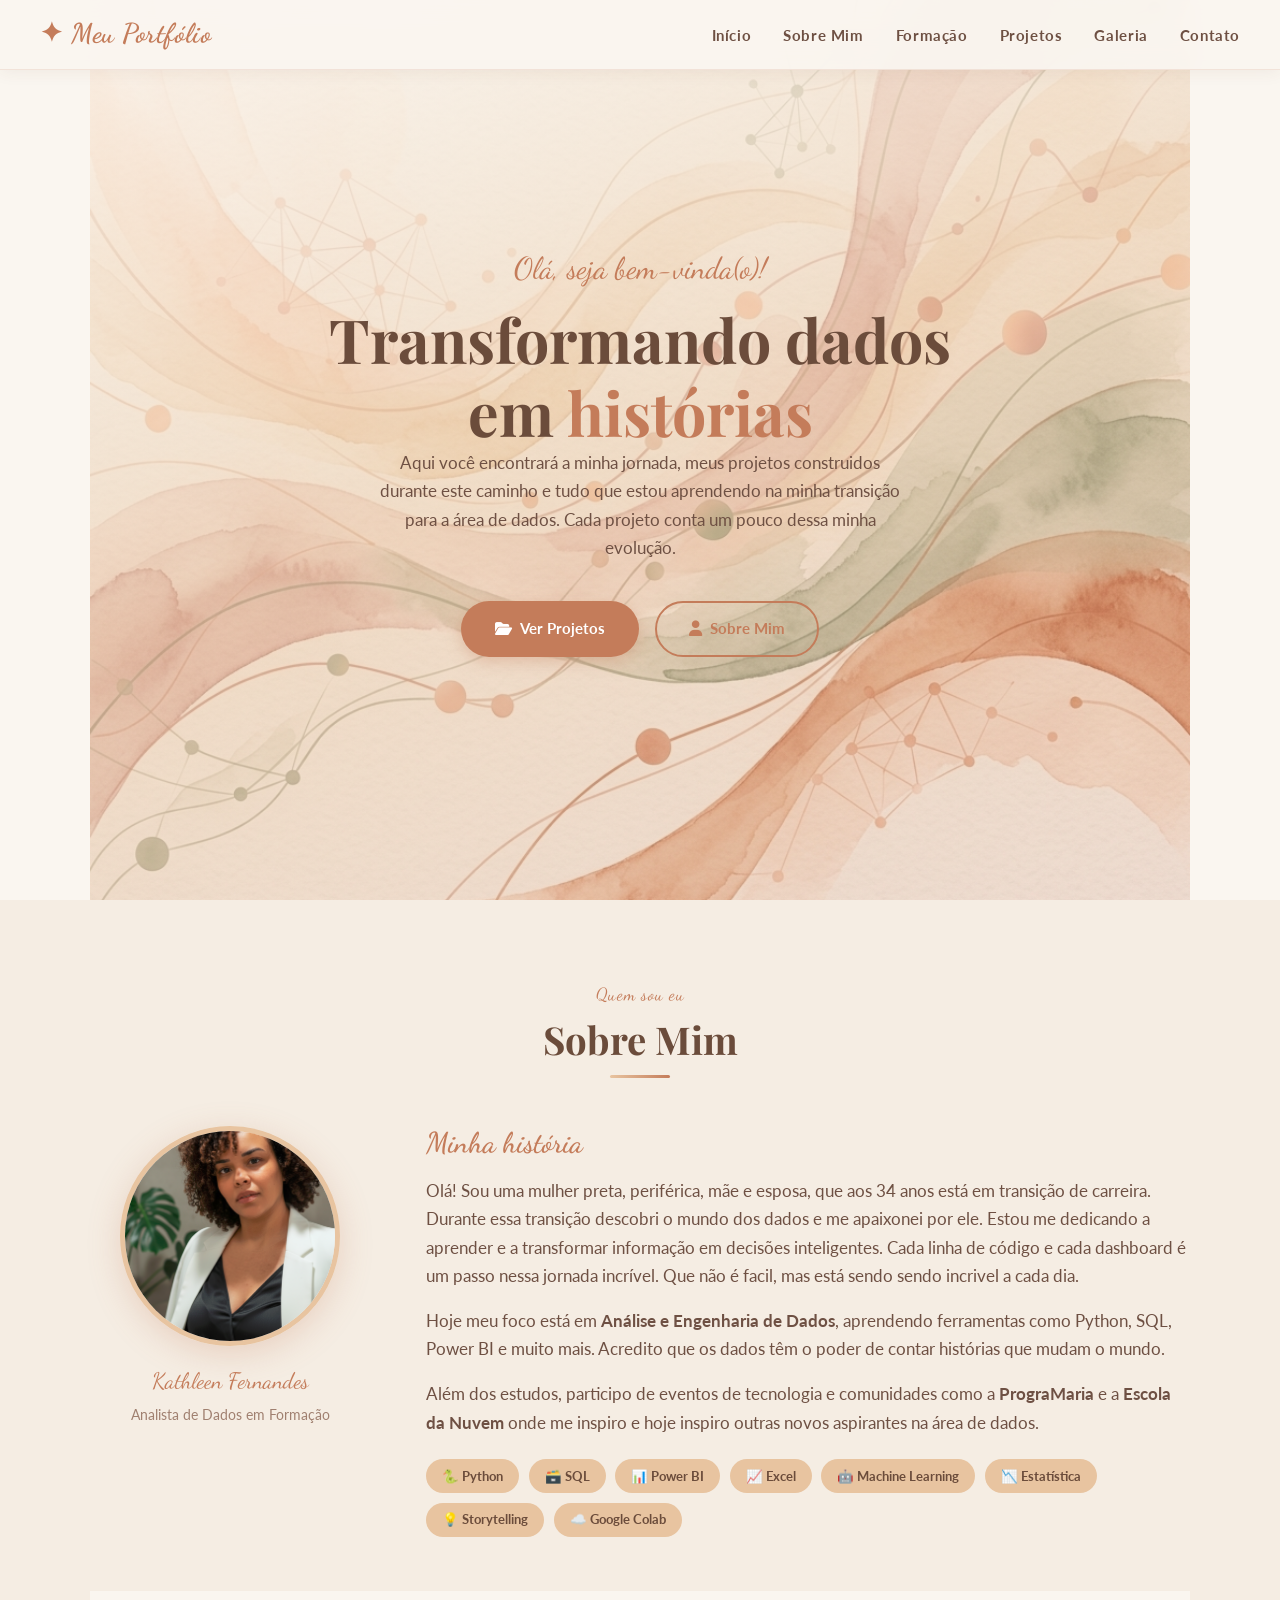
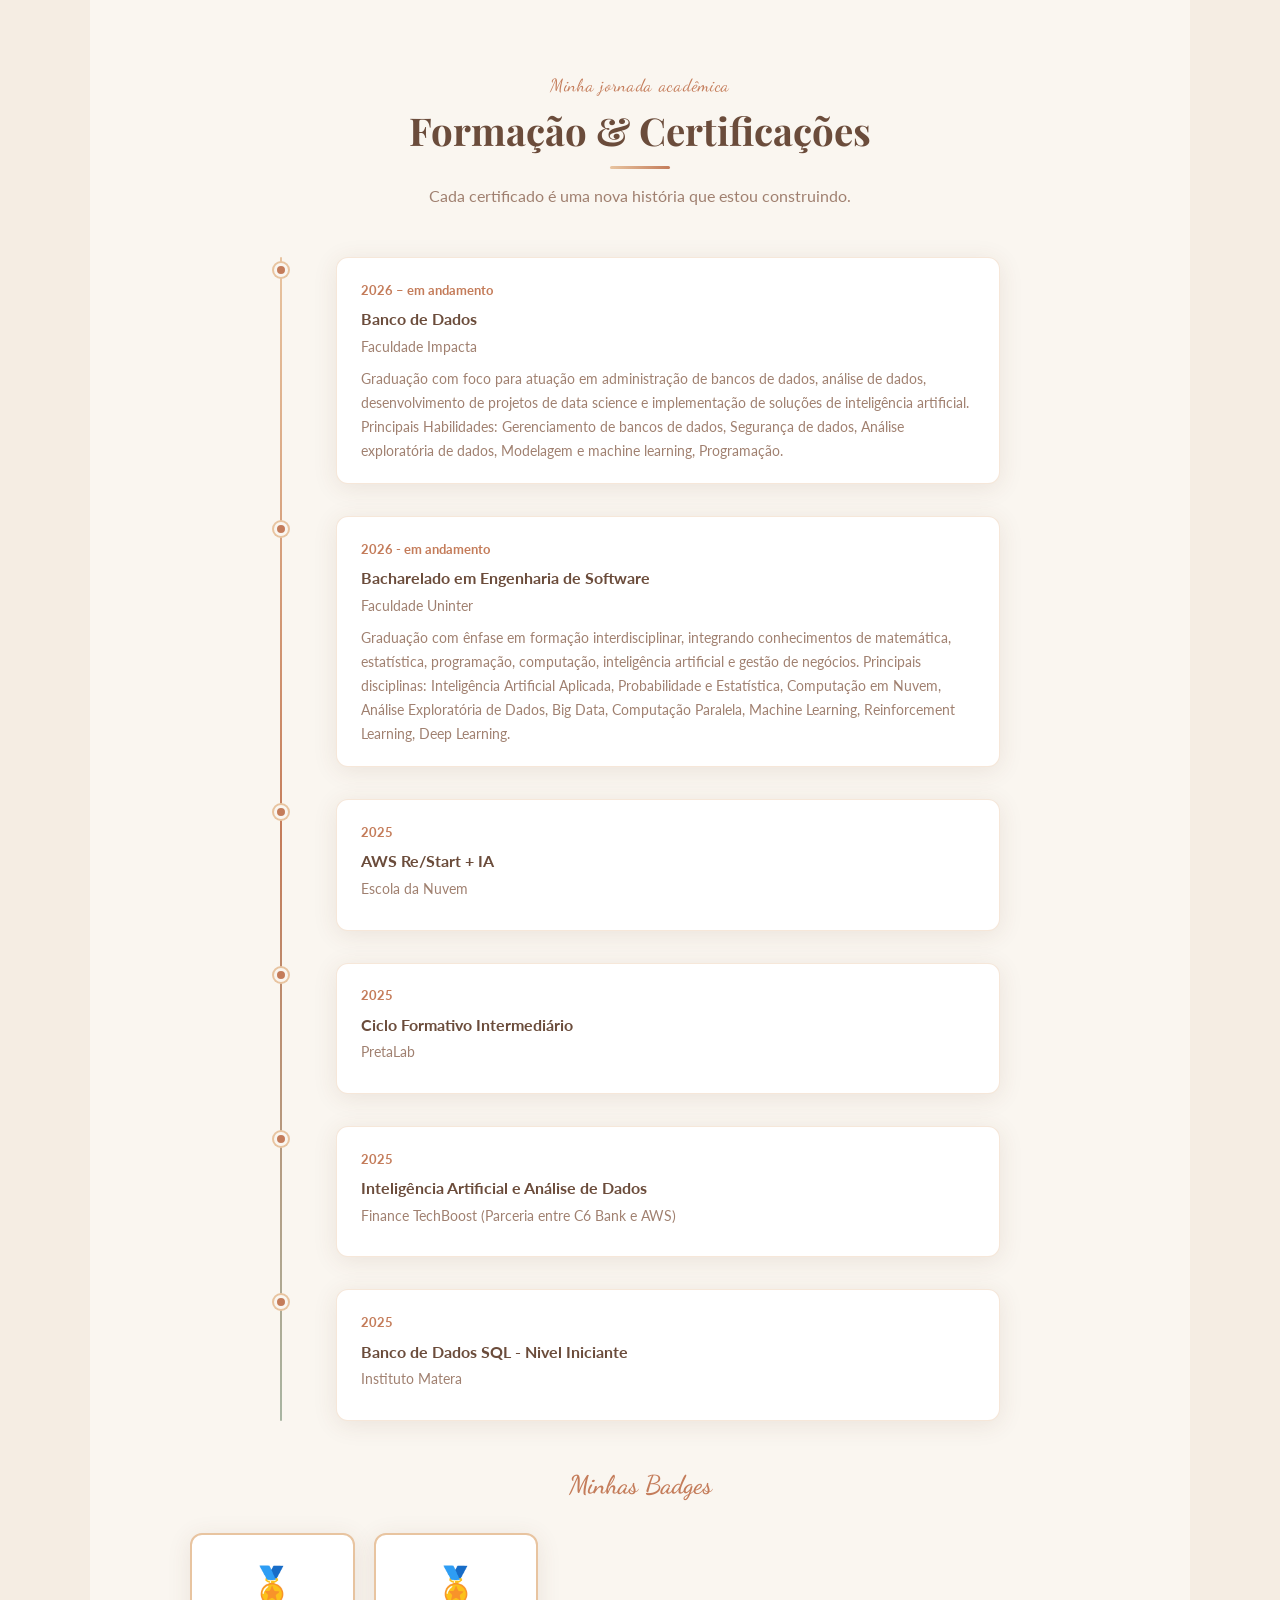
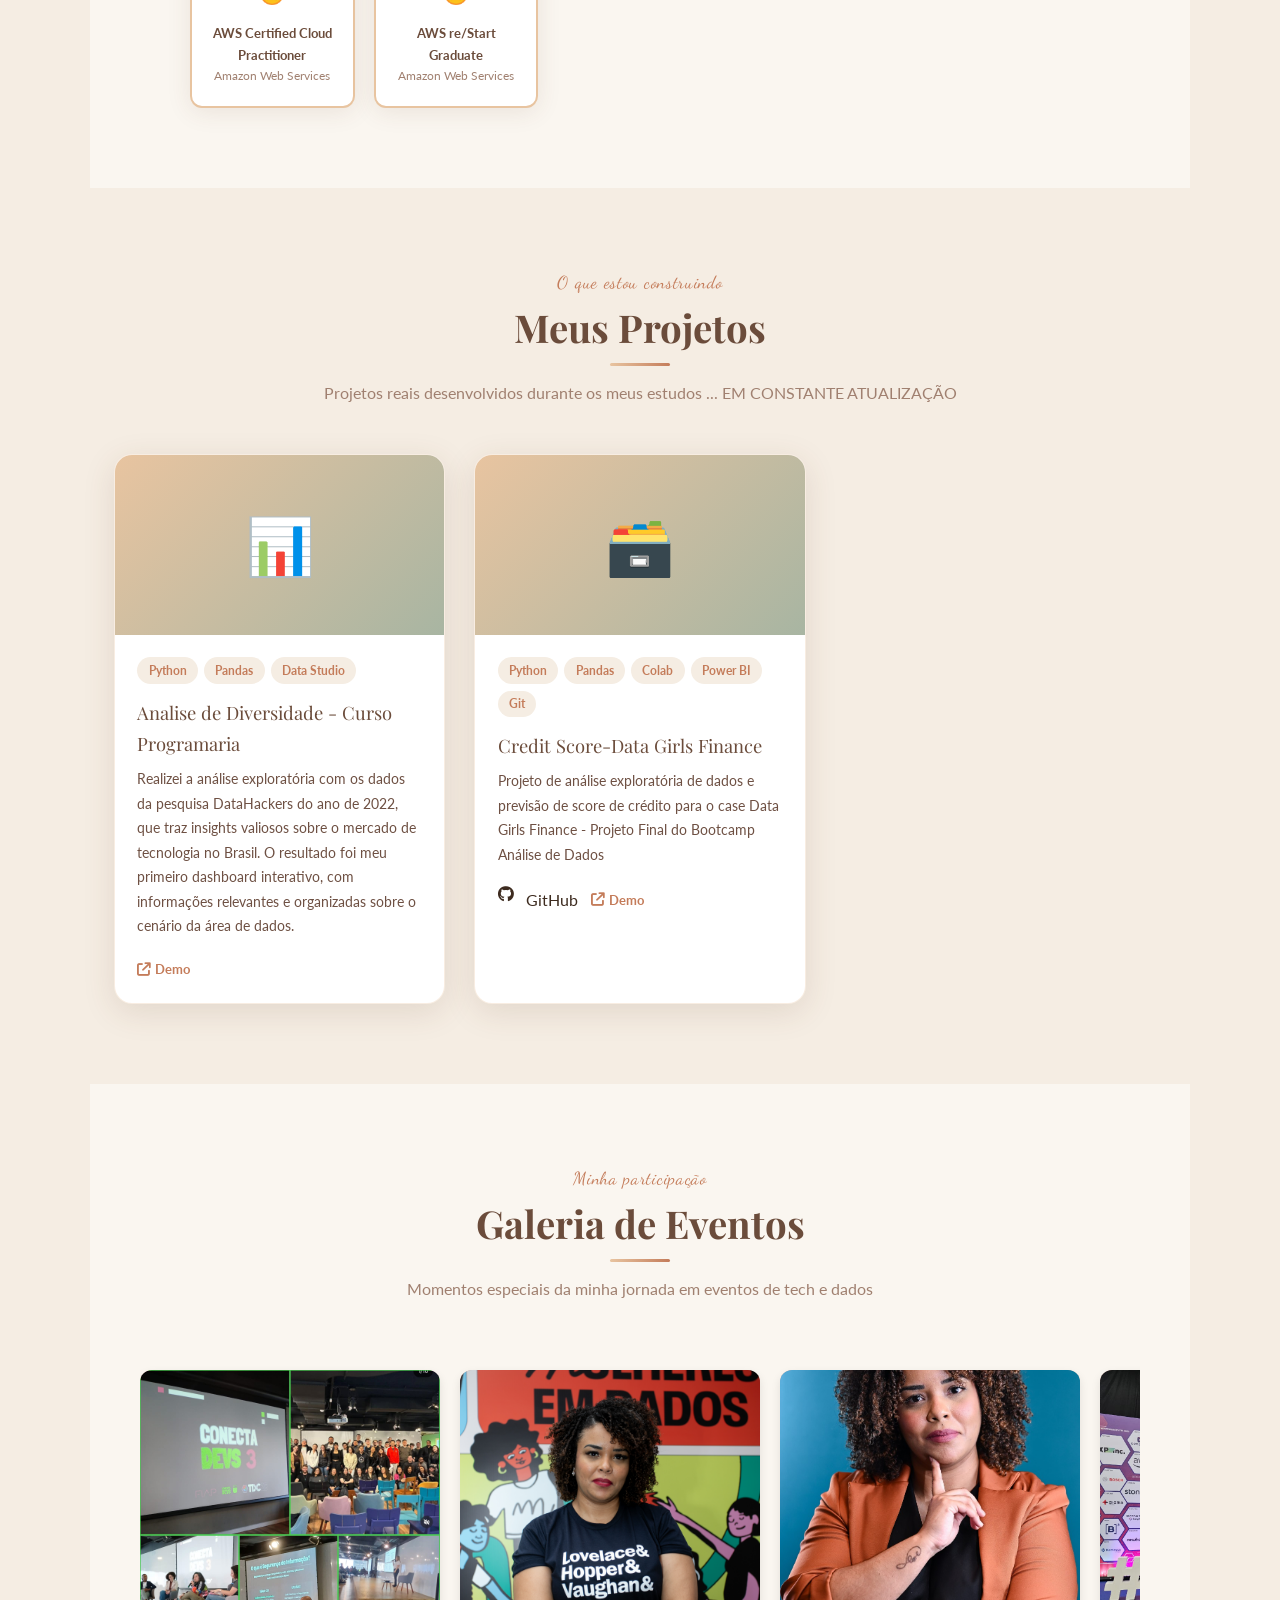
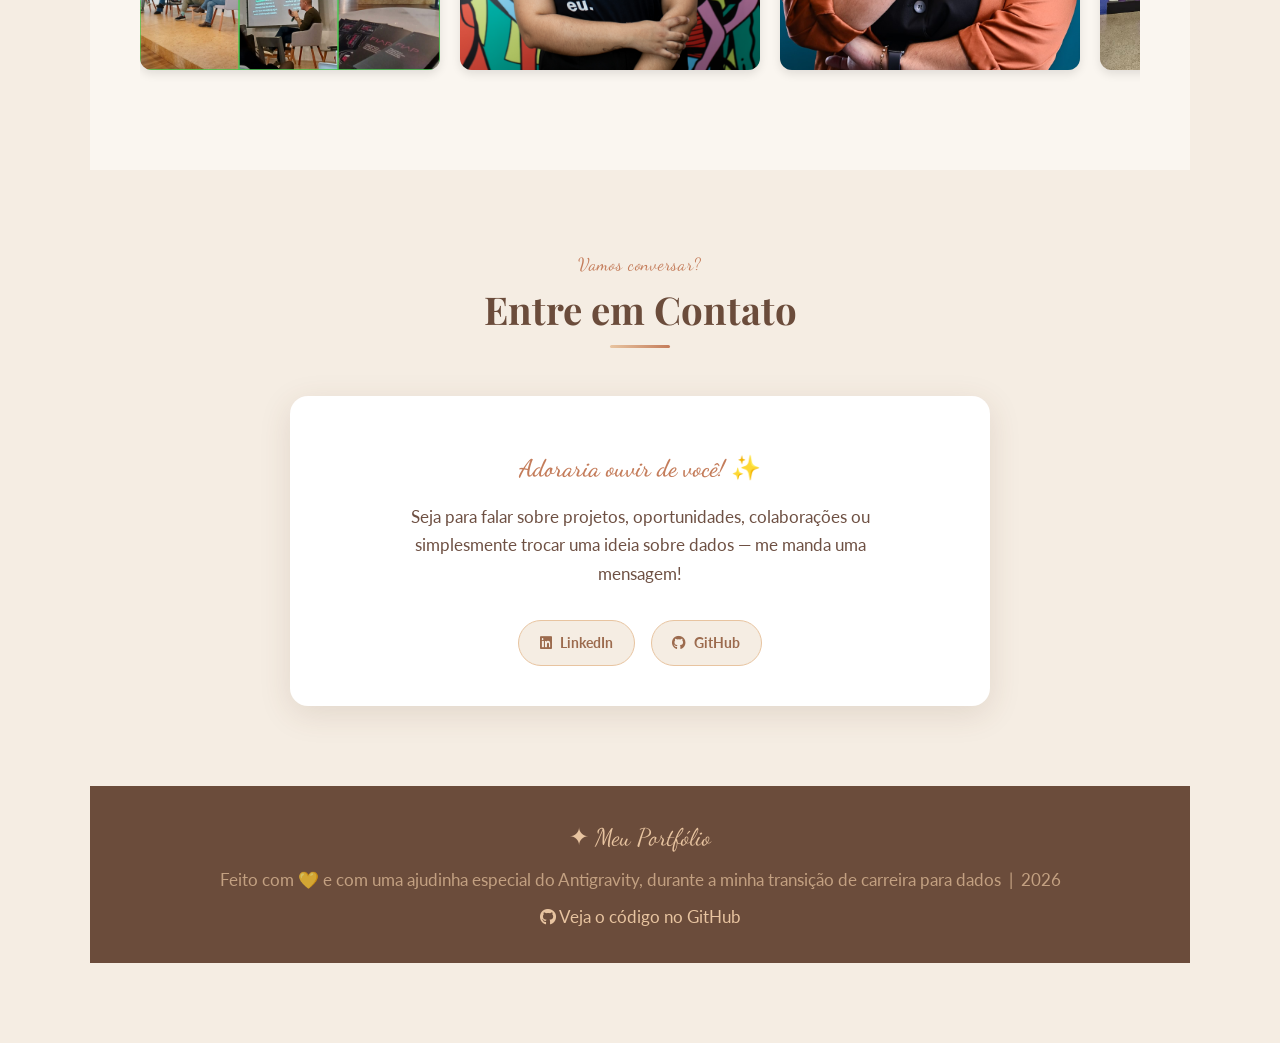
==== commit 0b60f5a4: "Update index.html Inclusão de Projeto" ====
--- a/index.html
+++ b/index.html
@@ -98,14 +98,14 @@
           </h3>
 
           <p>
-            Olá! Sou uma mulher preta, periférica, mãe e esposa, que aos 33 anos está em transição de carreira.
+            Olá! Sou uma mulher preta, periférica, mãe e esposa, que aos 34 anos está em transição de carreira.
             Durante essa transição descobri o mundo dos dados e me apaixonei por ele.
             Estou me dedicando a aprender e a transformar informação em decisões inteligentes.
             Cada linha de código e cada dashboard é um passo nessa jornada incrível.
             Que não é facil, mas está sendo sendo incrivel a cada dia.
           </p>
           <p>
-            Hoje meu foco está em <strong>Análise de Dados</strong>,
+            Hoje meu foco está em <strong>Análise e Engenharia de Dados</strong>,
             aprendendo ferramentas como Python, SQL, Power BI e muito mais.
             Acredito que os dados têm o poder de contar histórias que mudam o mundo.
           </p>
@@ -198,8 +198,8 @@
           <div class="timeline-item">
             <div class="timeline-dot"></div>
             <div class="timeline-card">
-              <div class="timeline-date">2025 - em andamento</div>
-              <div class="timeline-title">Tecnologia em Ciência de Dados</div>
+              <div class="timeline-date">2026 - em andamento</div>
+              <div class="timeline-title">Bacharelado em Engenharia de Software</div>
               <div class="timeline-org">Faculdade Uninter</div>
               <p style="font-size:0.88rem; margin-top:0.5rem; color:var(--text-light);">
                 Graduação com ênfase em formação interdisciplinar, integrando conhecimentos de matemática,
@@ -314,7 +314,7 @@
             <span class="section-tag">O que estou construindo</span>
             <h2 class="section-title">Meus Projetos</h2>
             <div class="section-line"></div>
-            <p class="section-subtitle">Projetos reais desenvolvidos durante os meus estudos ... Em atualização</p>
+            <p class="section-subtitle">Projetos reais desenvolvidos durante os meus estudos ... EM CONSTANTE ATUALIZAÇÃO</p>
           </div>
 
           <div class="projetos-grid">
@@ -344,23 +344,26 @@
               </div>
             </div>
 
-            <!-- Projeto 2 
+            <!-- Projeto 2 -->
             <div class="projeto-card reveal">
               <div class="projeto-thumb">🗃️</div>
               <div class="projeto-body">
                 <div class="projeto-tags">
-                  <span class="projeto-tag">SQL</span>
-                  <span class="projeto-tag">MySQL</span>
+                  <span class="projeto-tag">Python</span>
+                  <span class="projeto-tag">Pandas</span>
+                  <span class="projeto-tag">Colab</span>
+                  <span class="projeto-tag">Power BI</span>
+                  <span class="projeto-tag">Git</span>
                 </div>
-                <div class="projeto-title">Nome do Projeto 2</div>
+                <div class="projeto-title">Credit Score-Data Girls Finance</div>
                 <p class="projeto-desc">
-                  Descreva aqui o que o projeto faz, qual problema resolve e o que você aprendeu.
+                  Projeto de análise exploratória de dados e previsão de score de crédito para o case Data Girls Finance - 
+                  Projeto Final do Bootcamp Análise de Dados
                 </p>
                 <div class="projeto-links">
-                  <a href="#" class="projeto-link" target="_blank">
                     <i class="fa-brands fa-github"></i> GitHub
                   </a>
-                  <a href="#" class="projeto-link" target="_blank">
+                  <a href="https://github.com/Kath-Fernandes/Credit-Score-DataGirlsFinance.git" class="projeto-link" target="_blank">
                     <i class="fa-solid fa-arrow-up-right-from-square"></i> Demo
                   </a>
                 </div>
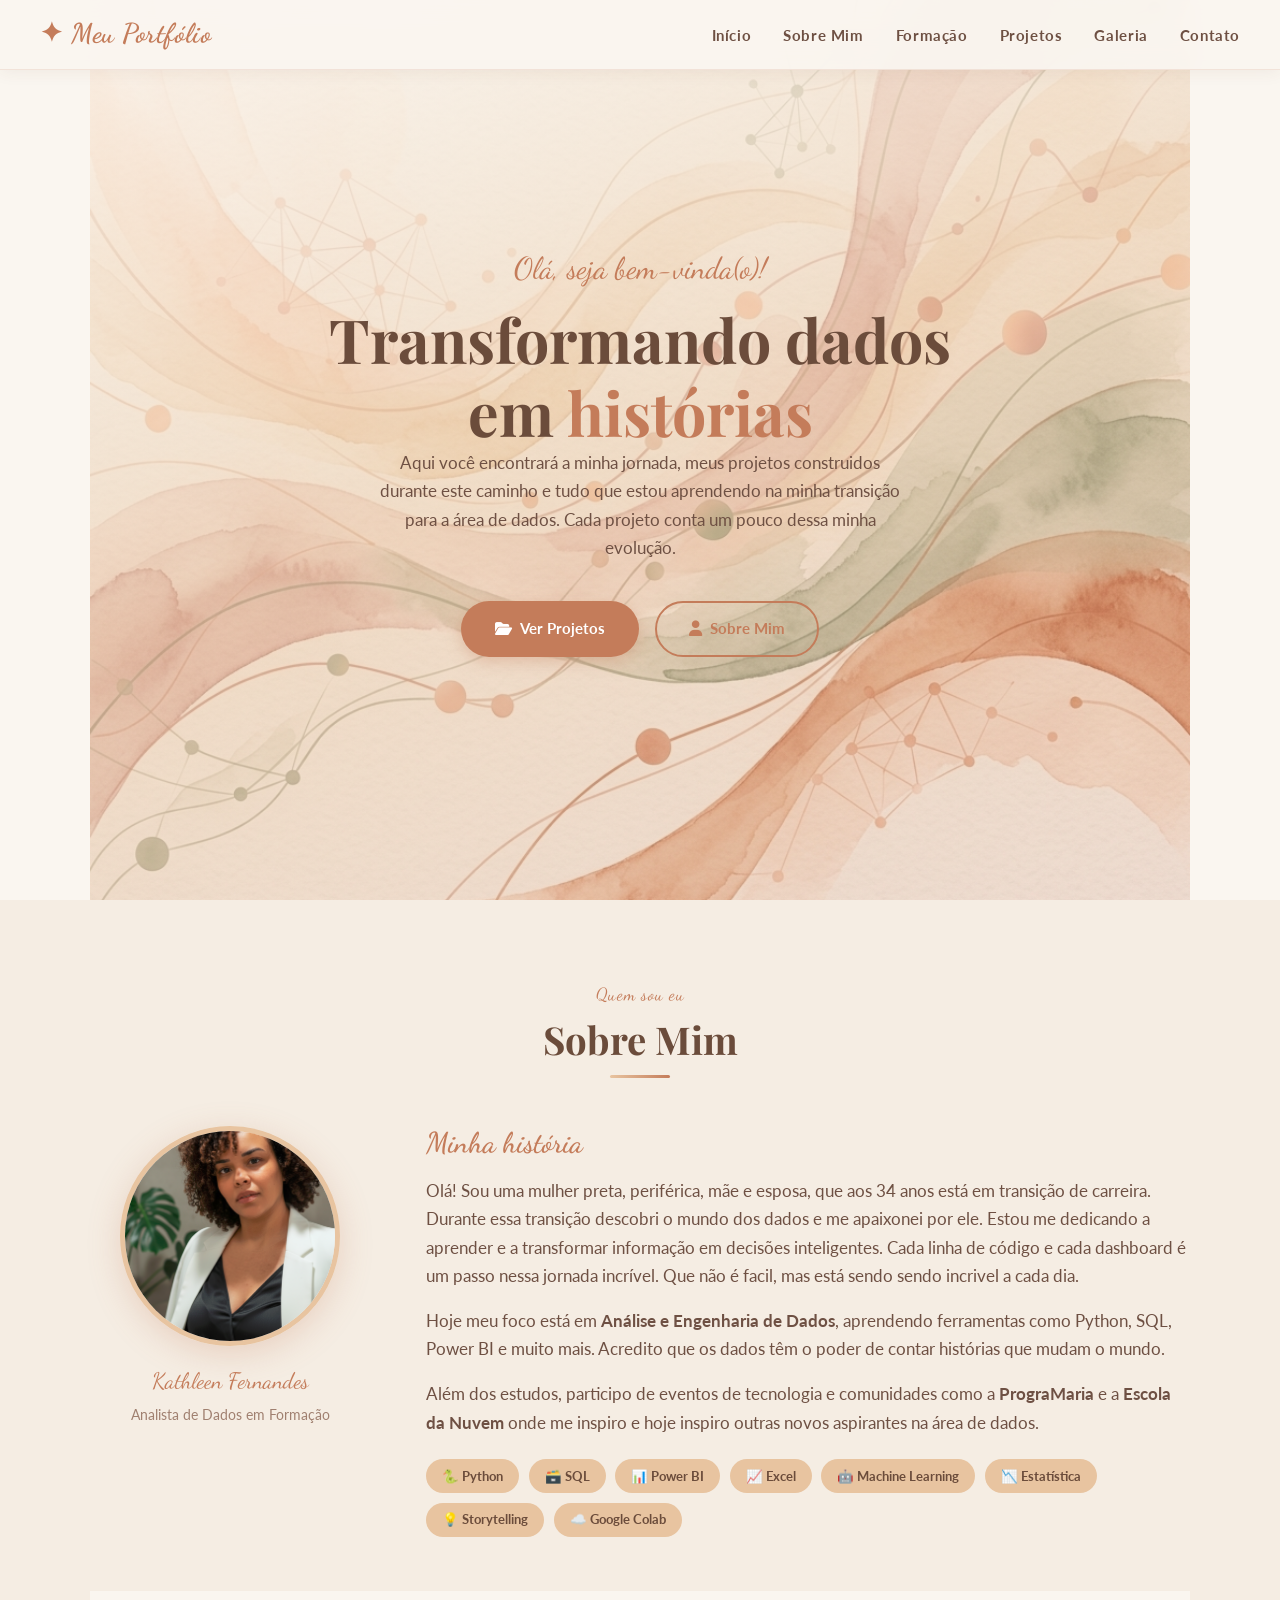
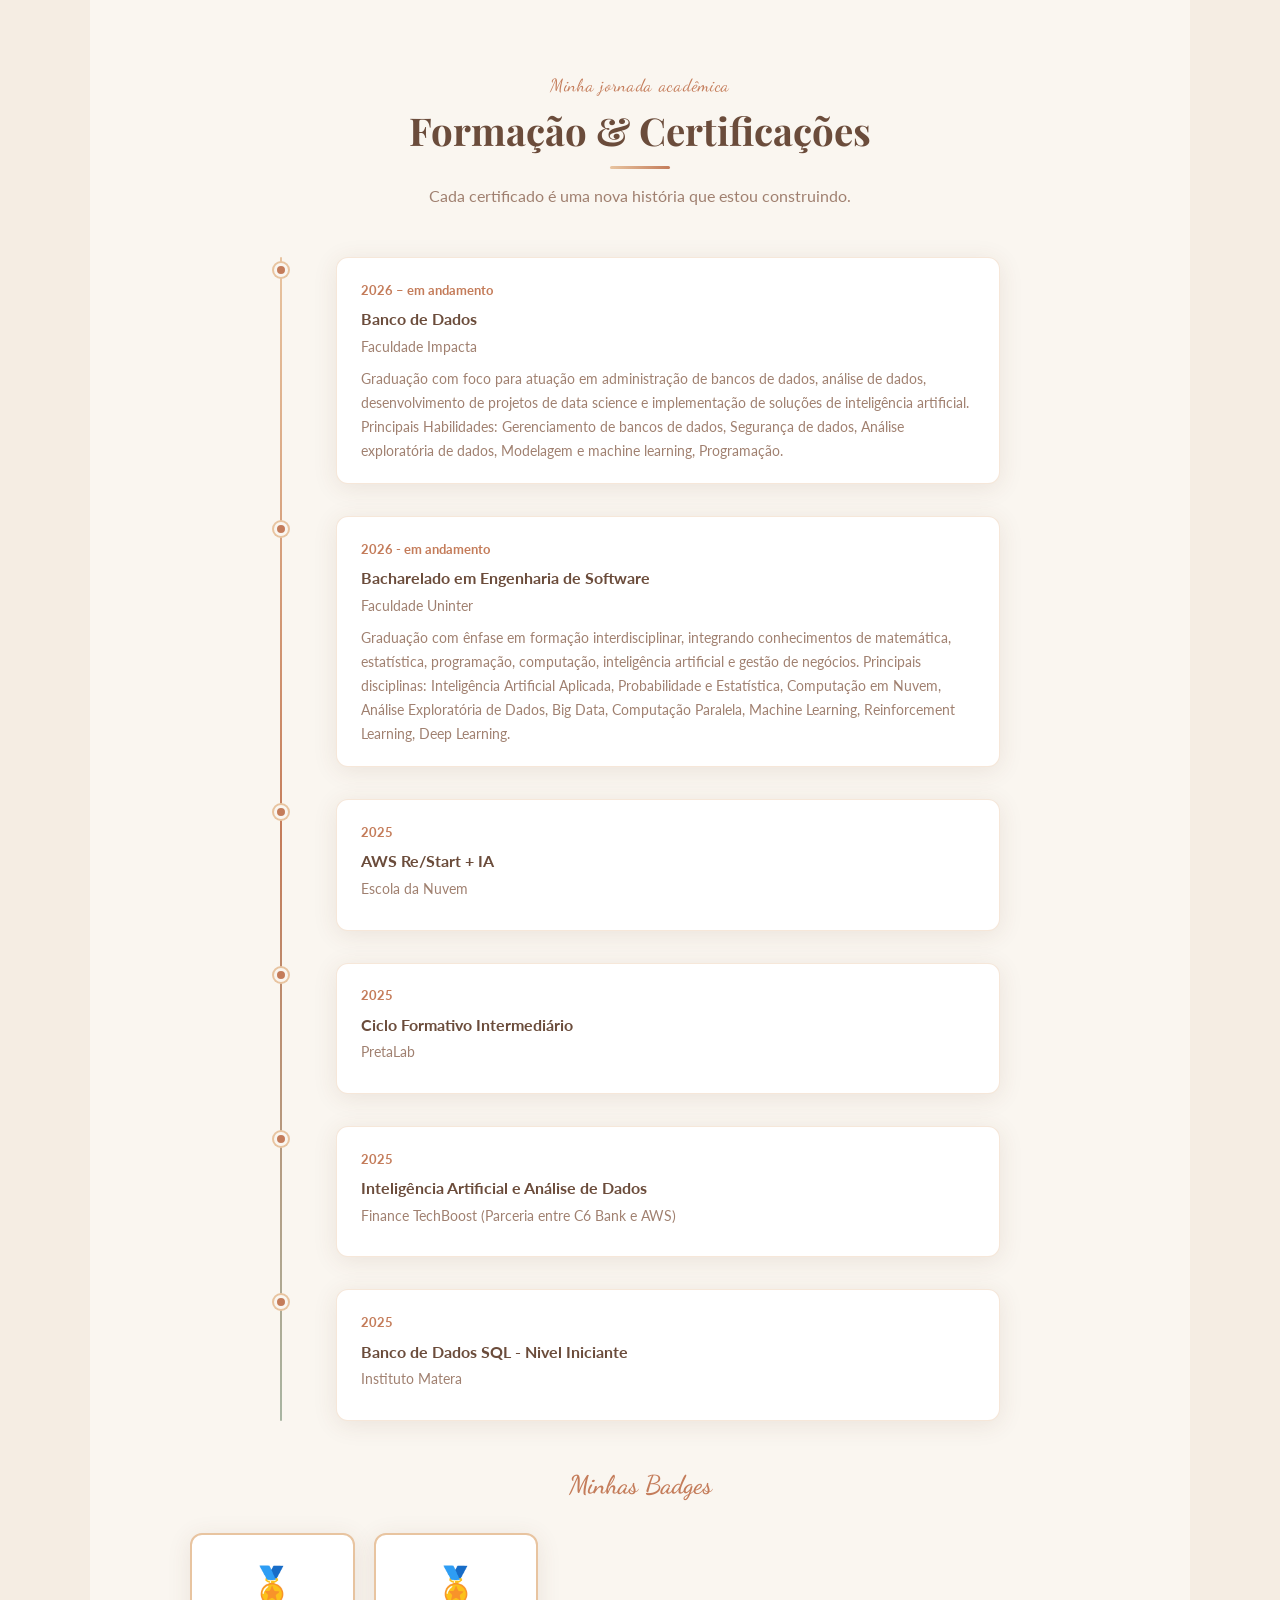
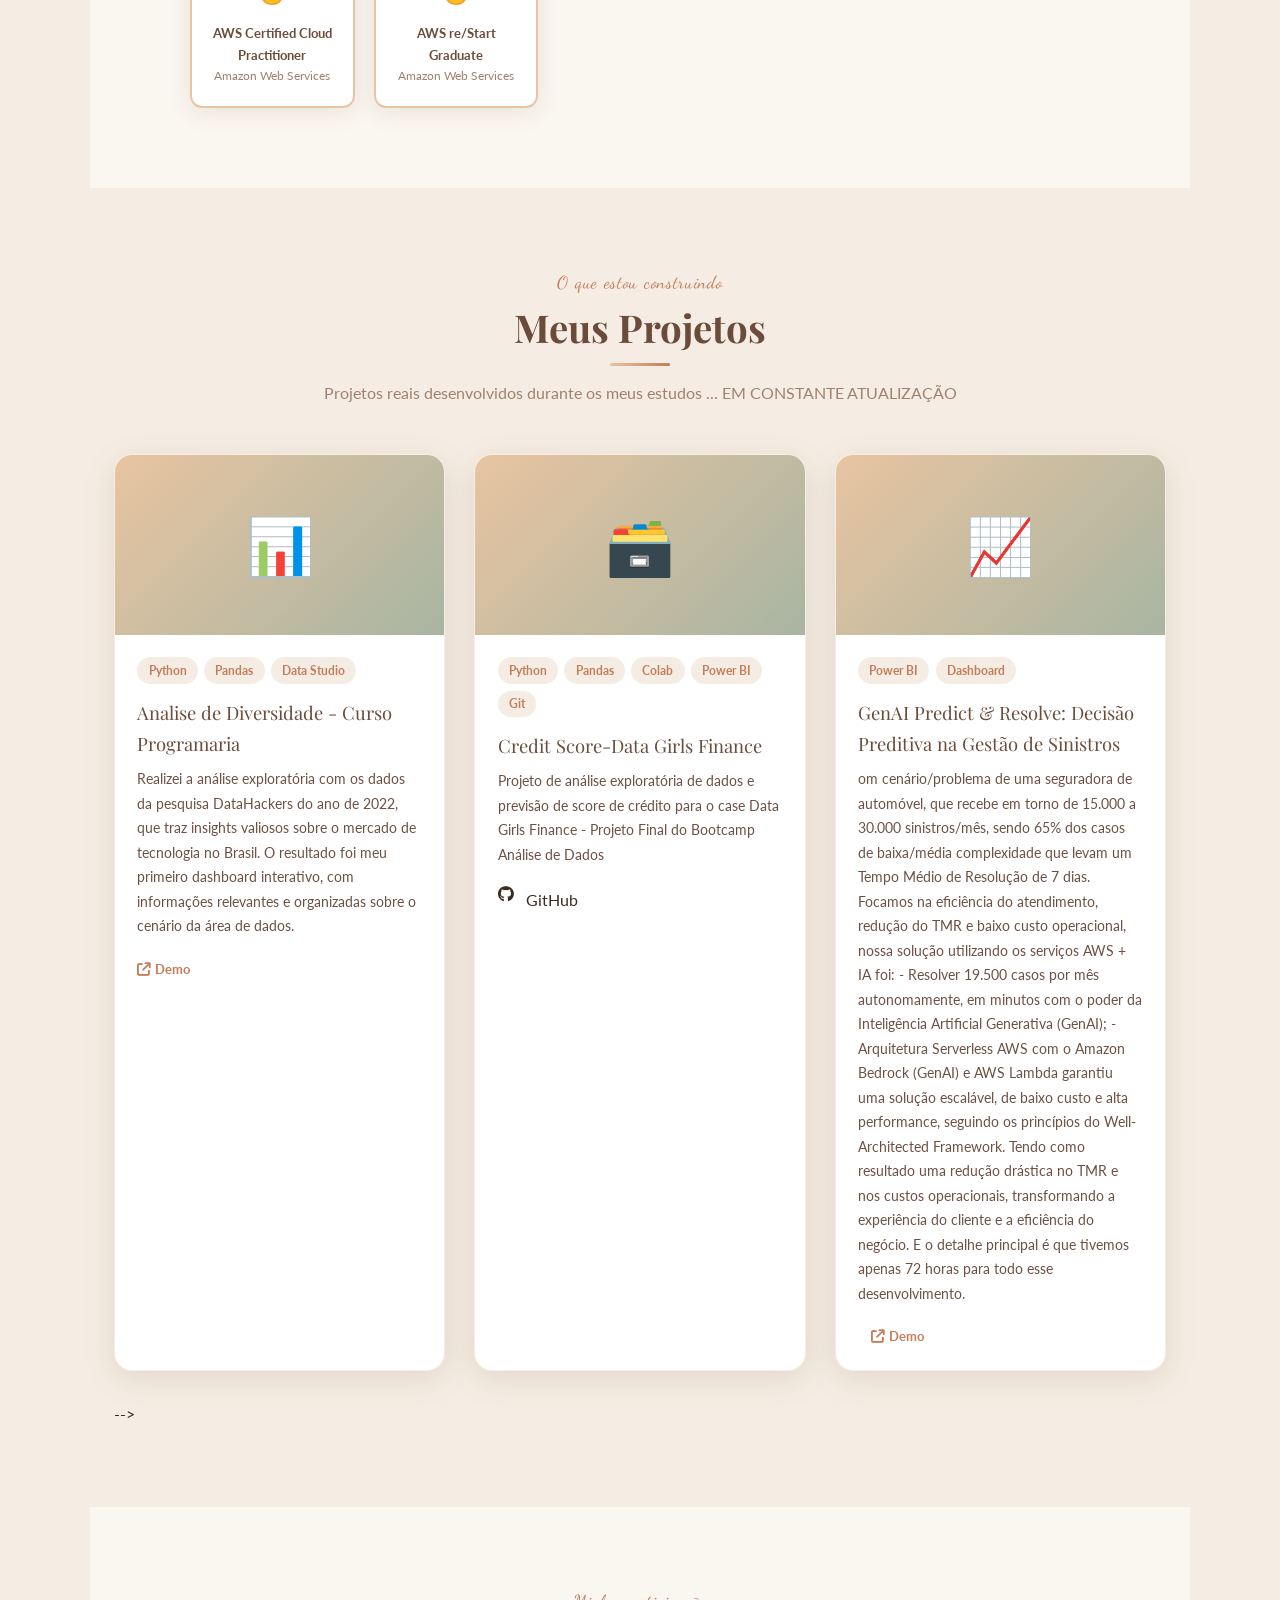
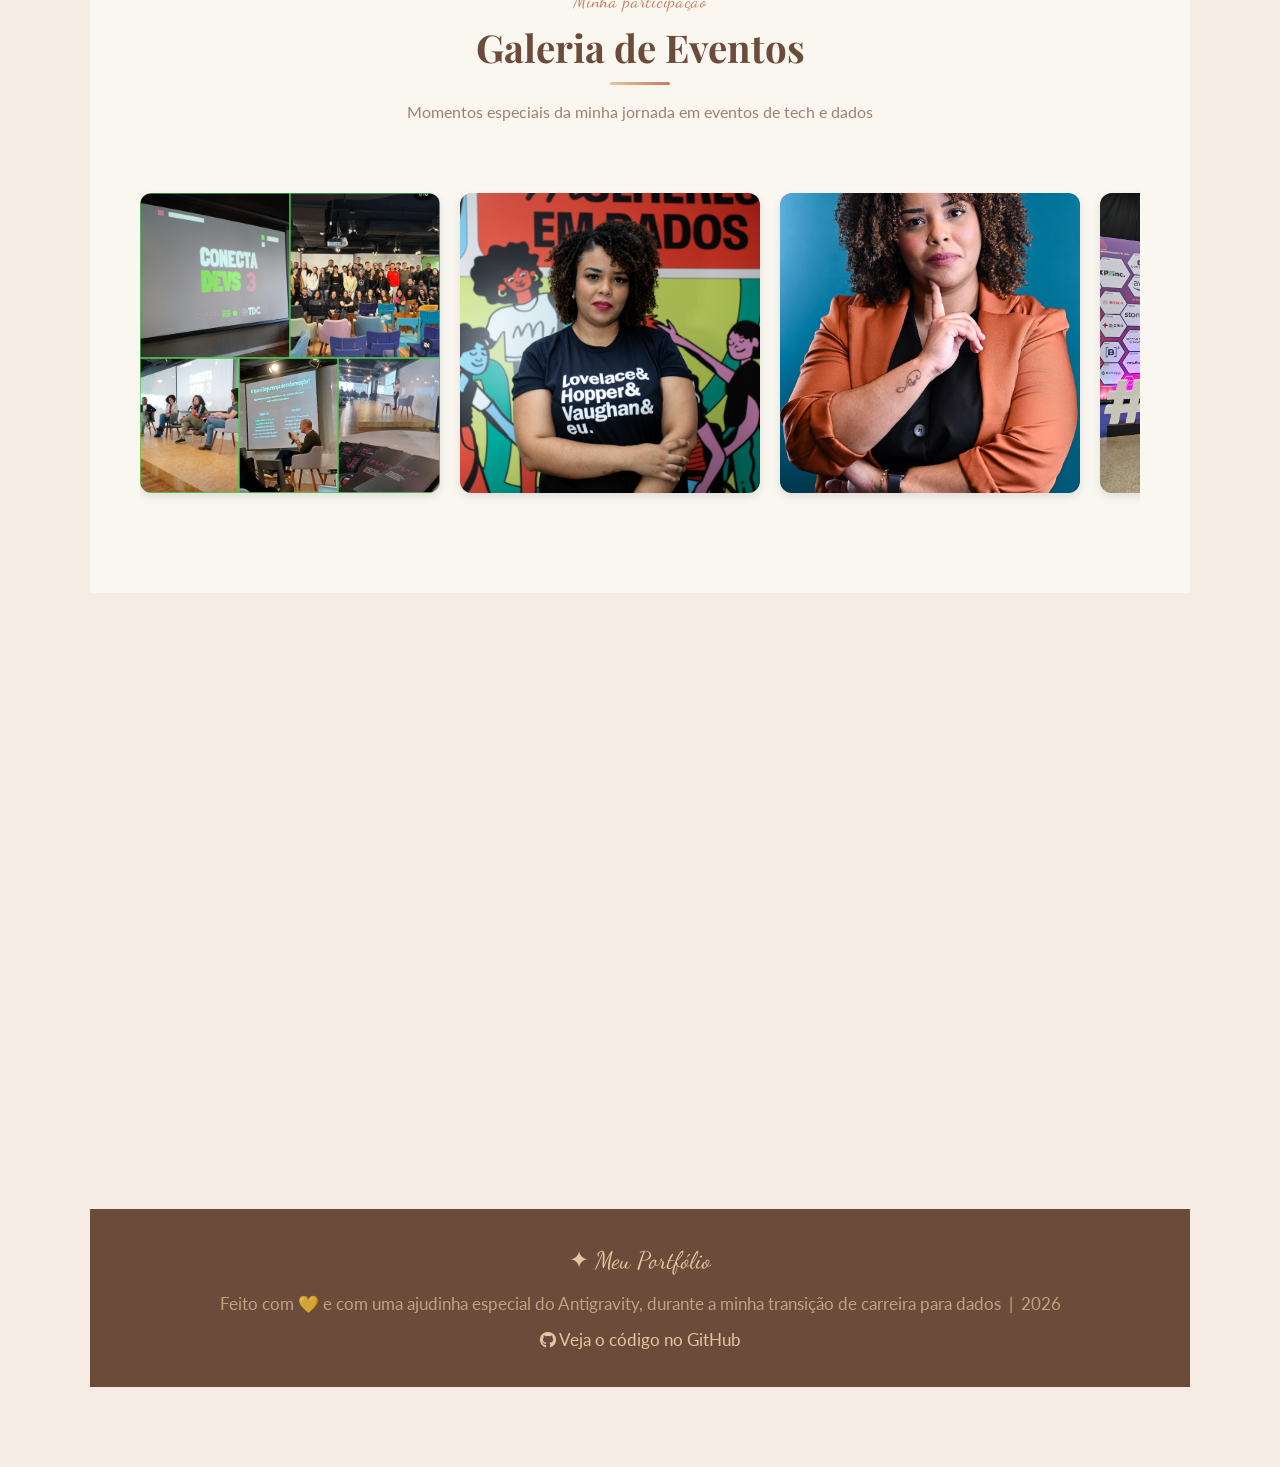
==== commit 79668959: "Update index.html Atualização dos Projetos" ====
--- a/index.html
+++ b/index.html
@@ -364,13 +364,12 @@
                     <i class="fa-brands fa-github"></i> GitHub
                   </a>
                   <a href="https://github.com/Kath-Fernandes/Credit-Score-DataGirlsFinance.git" class="projeto-link" target="_blank">
-                    <i class="fa-solid fa-arrow-up-right-from-square"></i> Demo
                   </a>
                 </div>
               </div>
             </div>
 
-            <!-- Projeto 3 
+            <!-- Projeto 3 -->
             <div class="projeto-card reveal">
               <div class="projeto-thumb">📈</div>
               <div class="projeto-body">
@@ -378,15 +377,22 @@
                   <span class="projeto-tag">Power BI</span>
                   <span class="projeto-tag">Dashboard</span>
                 </div>
-                <div class="projeto-title">Nome do Projeto 3</div>
+                <div class="projeto-title">GenAI Predict & Resolve: Decisão Preditiva na Gestão de Sinistros</div>
                 <p class="projeto-desc">
-                  Descreva aqui o que o projeto faz, qual problema resolve e o que você aprendeu.
+                  om cenário/problema de uma seguradora de automóvel, que recebe em torno de 15.000 a 30.000 sinistros/mês, sendo 65% dos casos de 
+                  baixa/média complexidade que 
+                  levam um Tempo Médio de Resolução de 7 dias. Focamos na eficiência do atendimento, redução do TMR e baixo custo operacional, 
+                  nossa solução utilizando os serviços AWS + IA foi:  
+- Resolver 19.500 casos por mês autonomamente, em minutos com o poder da Inteligência Artificial Generativa (GenAI);
+- Arquitetura Serverless AWS com o Amazon Bedrock (GenAI) e AWS Lambda garantiu uma solução escalável, de baixo custo e
+                  alta performance, seguindo os princípios do Well-Architected Framework.
+Tendo como resultado uma redução drástica no TMR e nos custos operacionais, transformando a experiência do cliente e a 
+                  eficiência do negócio. E o detalhe principal é que tivemos apenas 72 horas para todo esse desenvolvimento.
                 </p>
                 <div class="projeto-links">
-                  <a href="#" class="projeto-link" target="_blank">
-                    <i class="fa-brands fa-github"></i> GitHub
+                  <a href="https://www.linkedin.com/feed/update/urn:li:activity:7385833890852253696/" class="projeto-link" target="_blank">
                   </a>
-                  <a href="#" class="projeto-link" target="_blank">
+                  <a href="" class="projeto-link" target="_blank">
                     <i class="fa-solid fa-arrow-up-right-from-square"></i> Demo
                   </a>
                 </div>
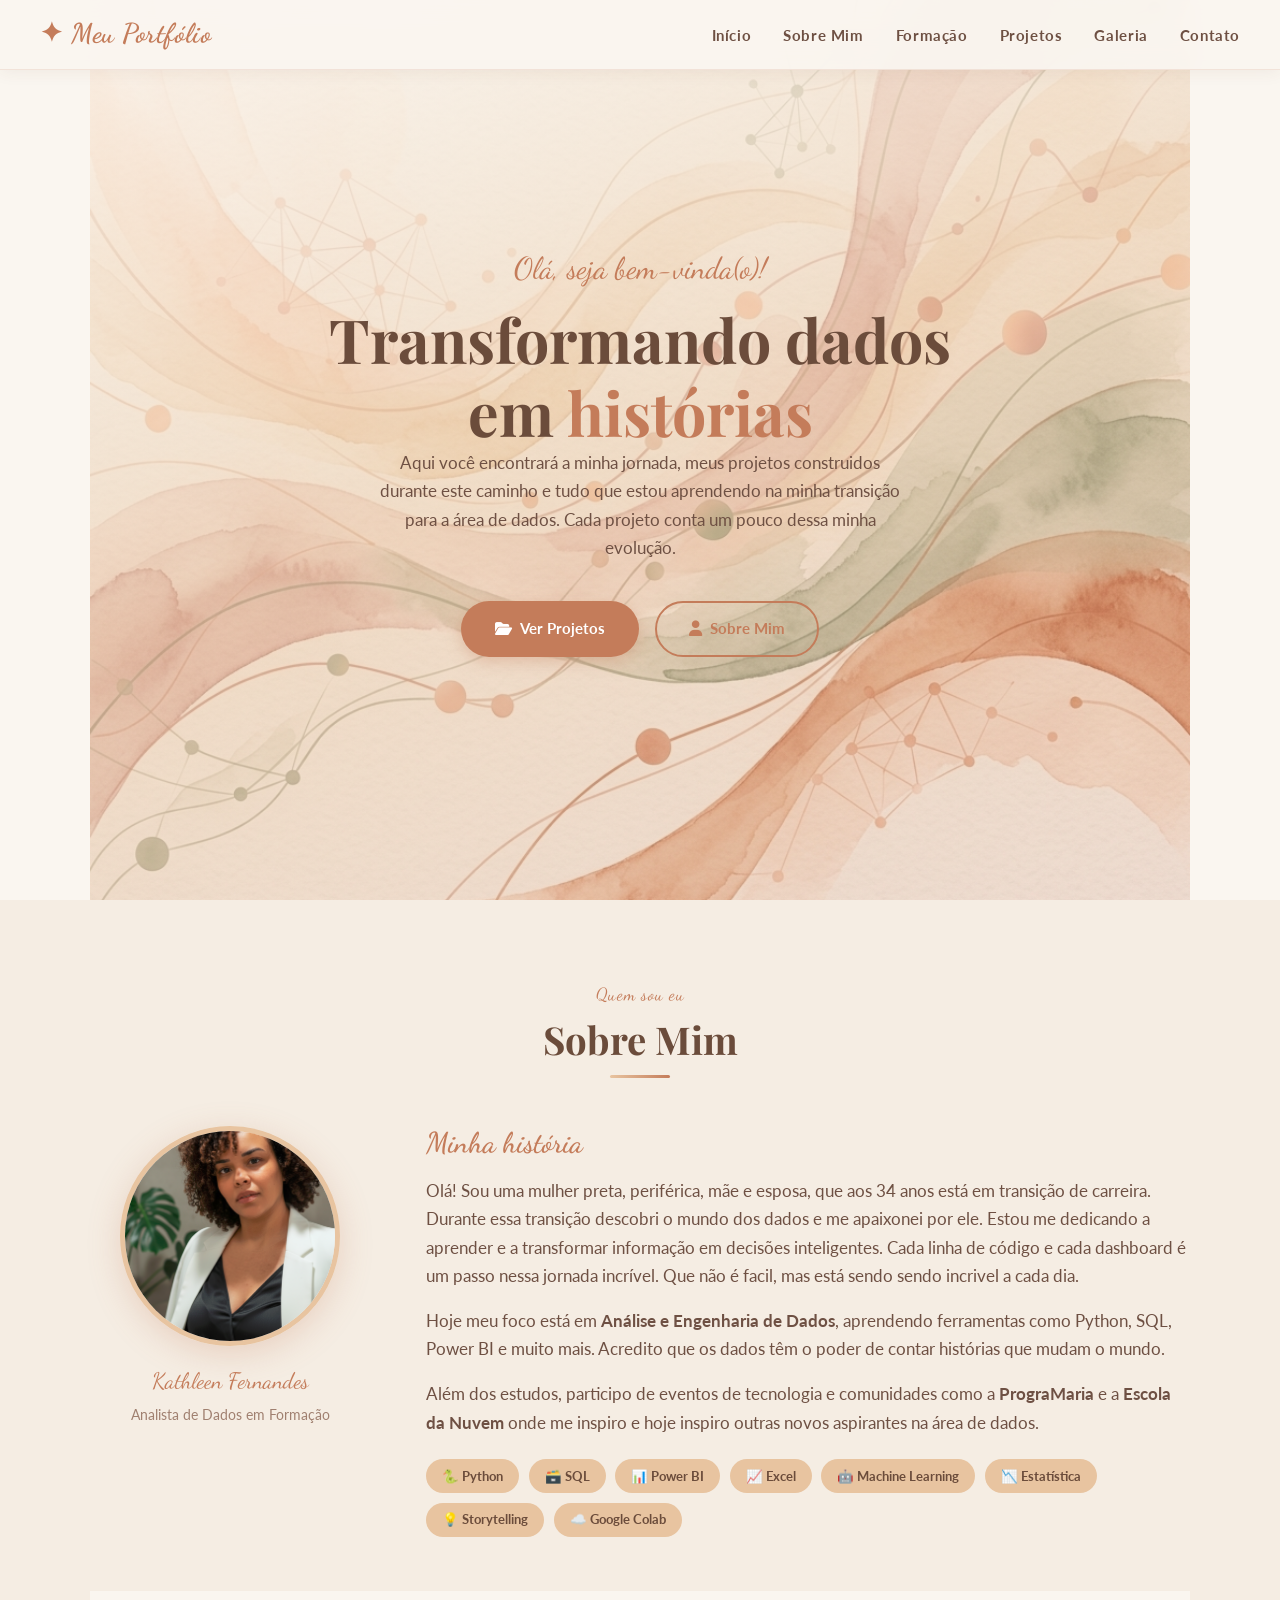
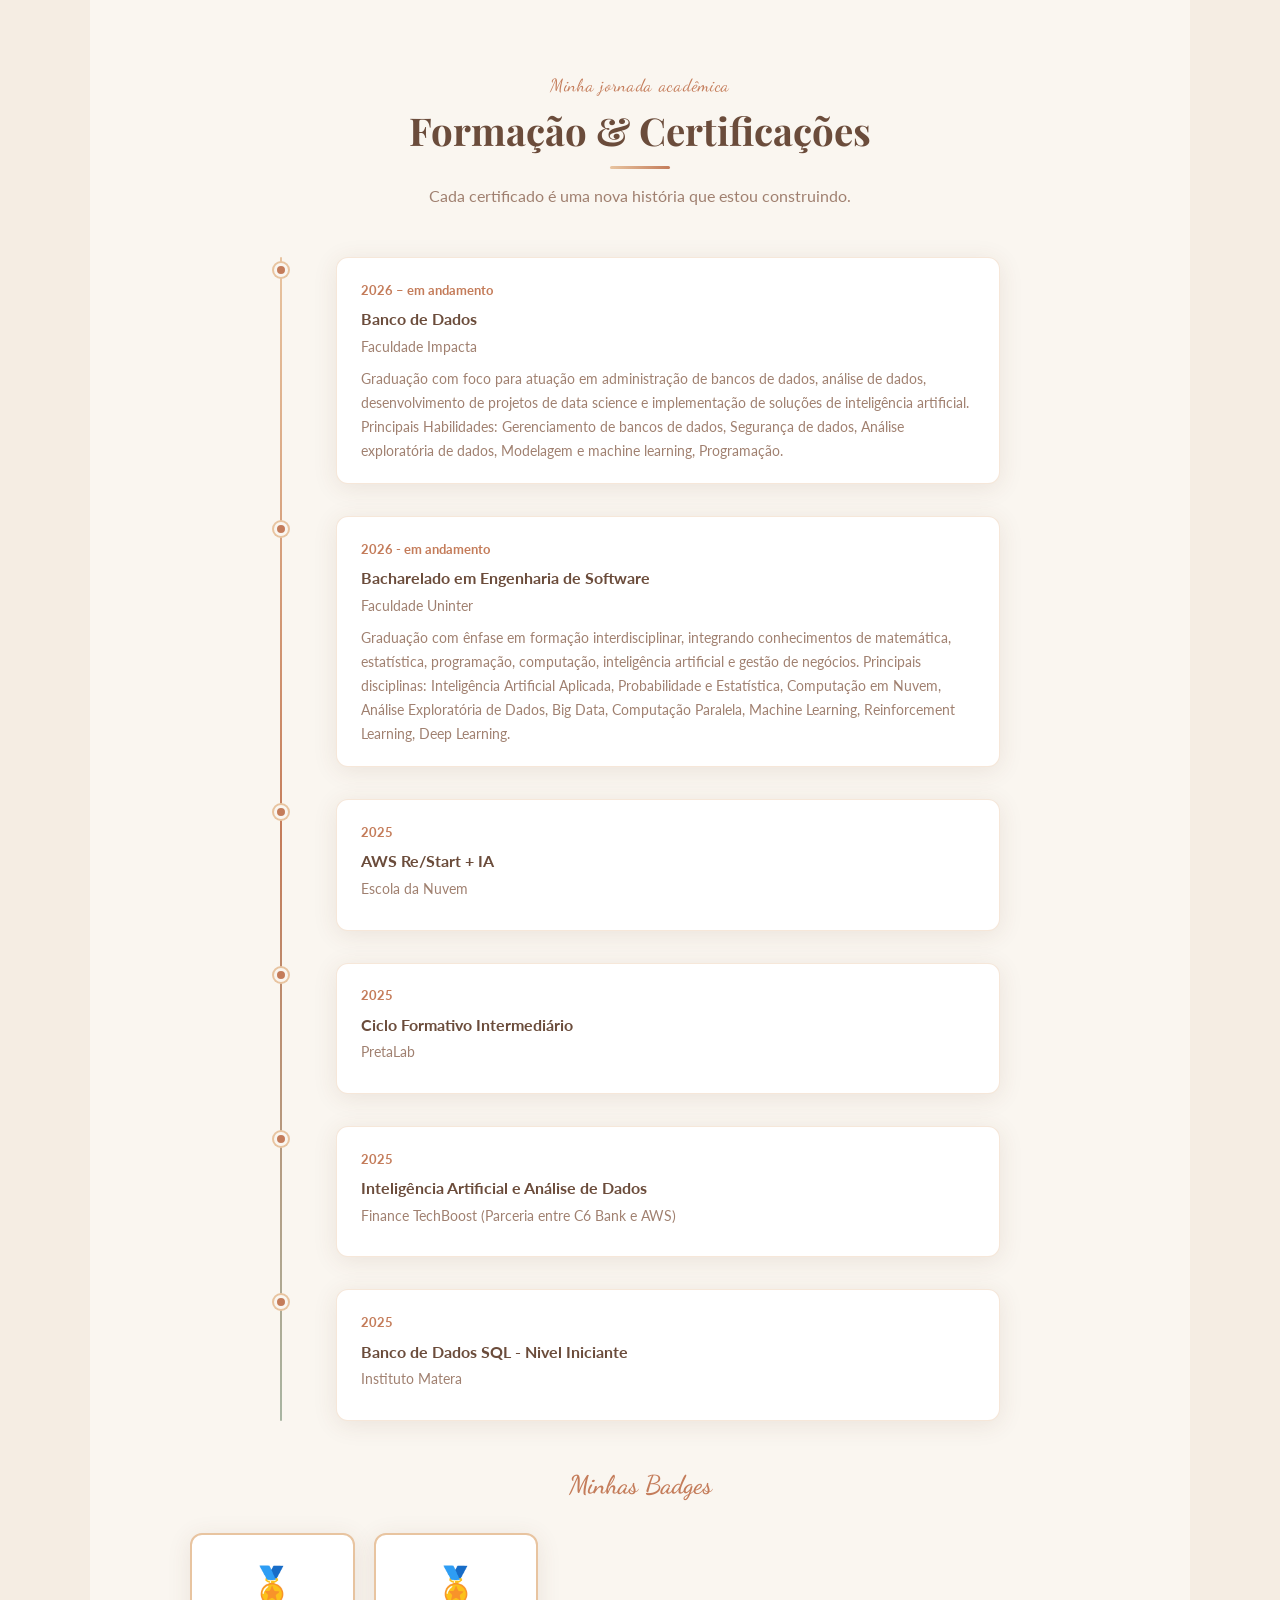
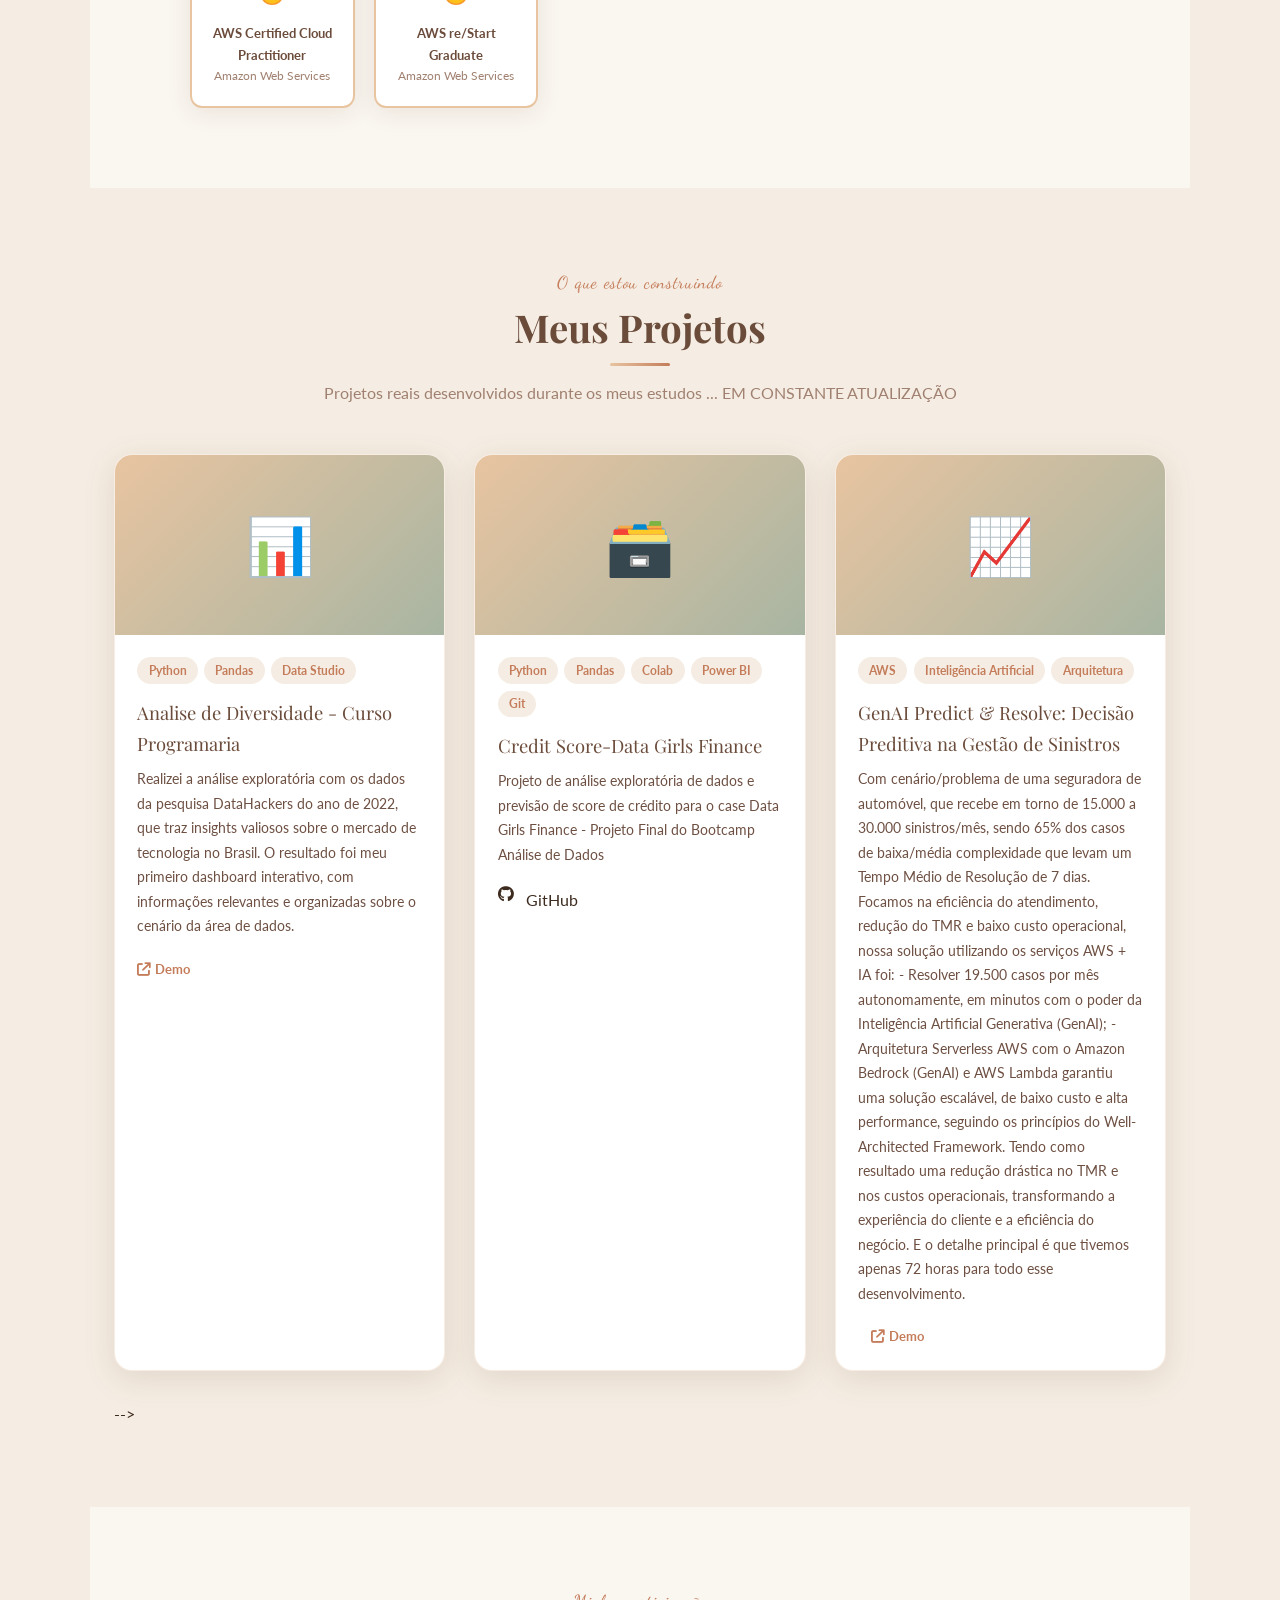
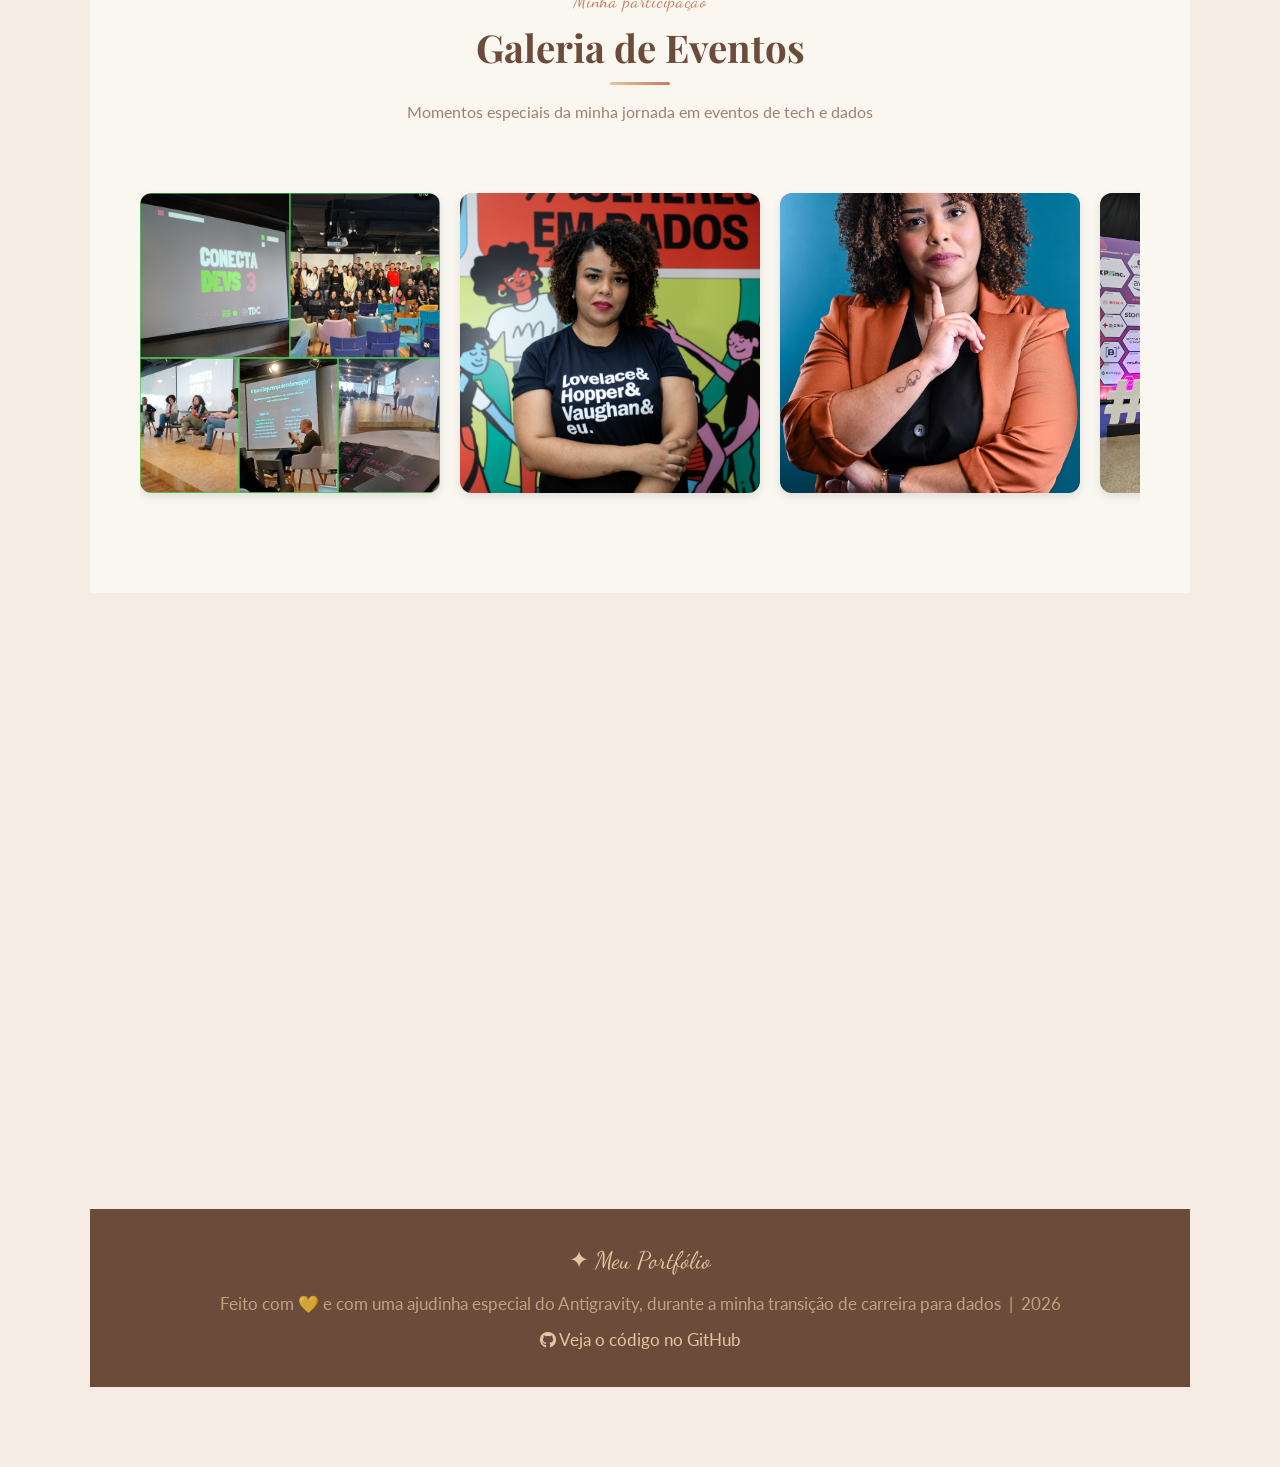
==== commit 7b11168f: "Update index.html -" ====
--- a/index.html
+++ b/index.html
@@ -374,12 +374,13 @@
               <div class="projeto-thumb">📈</div>
               <div class="projeto-body">
                 <div class="projeto-tags">
-                  <span class="projeto-tag">Power BI</span>
-                  <span class="projeto-tag">Dashboard</span>
+                  <span class="projeto-tag">AWS</span>
+                  <span class="projeto-tag">Inteligência Artificial</span>
+                  <span class="projeto-tag">Arquitetura</span>
                 </div>
                 <div class="projeto-title">GenAI Predict & Resolve: Decisão Preditiva na Gestão de Sinistros</div>
                 <p class="projeto-desc">
-                  om cenário/problema de uma seguradora de automóvel, que recebe em torno de 15.000 a 30.000 sinistros/mês, sendo 65% dos casos de 
+                  Com cenário/problema de uma seguradora de automóvel, que recebe em torno de 15.000 a 30.000 sinistros/mês, sendo 65% dos casos de 
                   baixa/média complexidade que 
                   levam um Tempo Médio de Resolução de 7 dias. Focamos na eficiência do atendimento, redução do TMR e baixo custo operacional, 
                   nossa solução utilizando os serviços AWS + IA foi:  
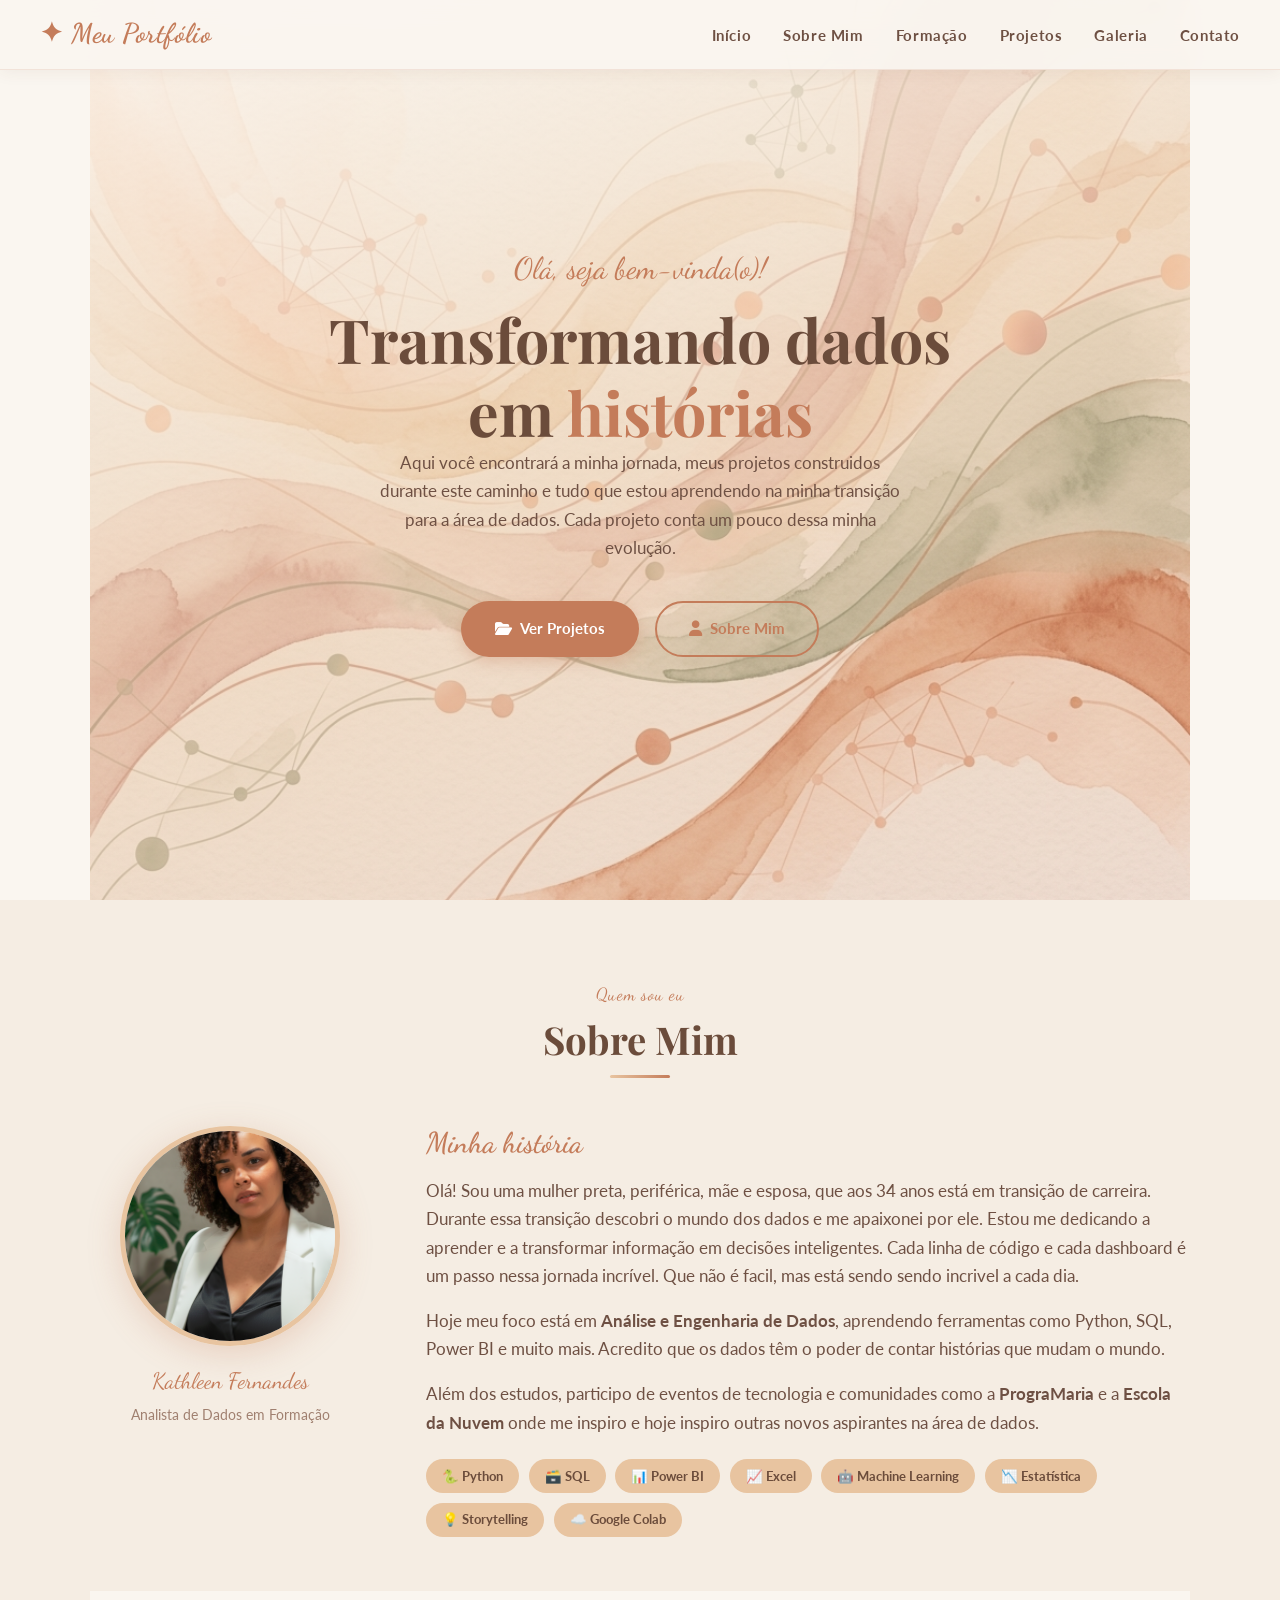
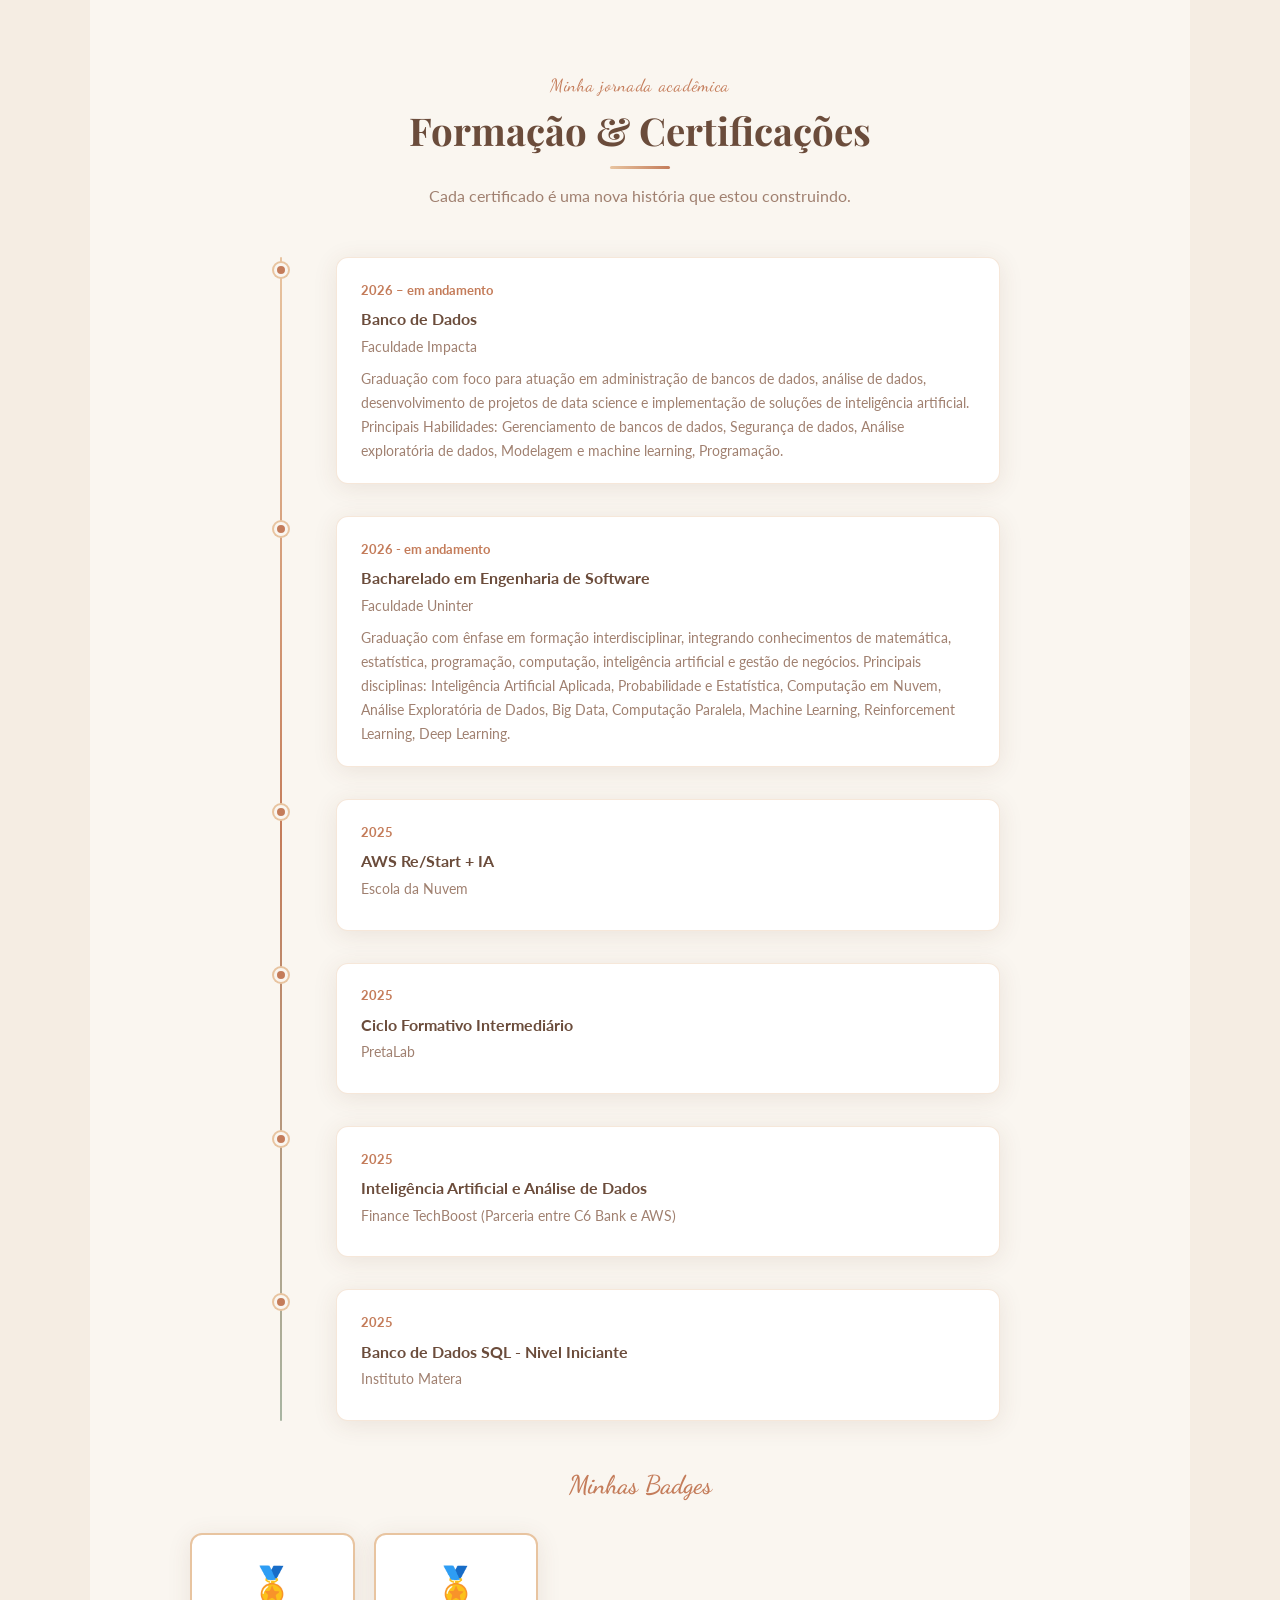
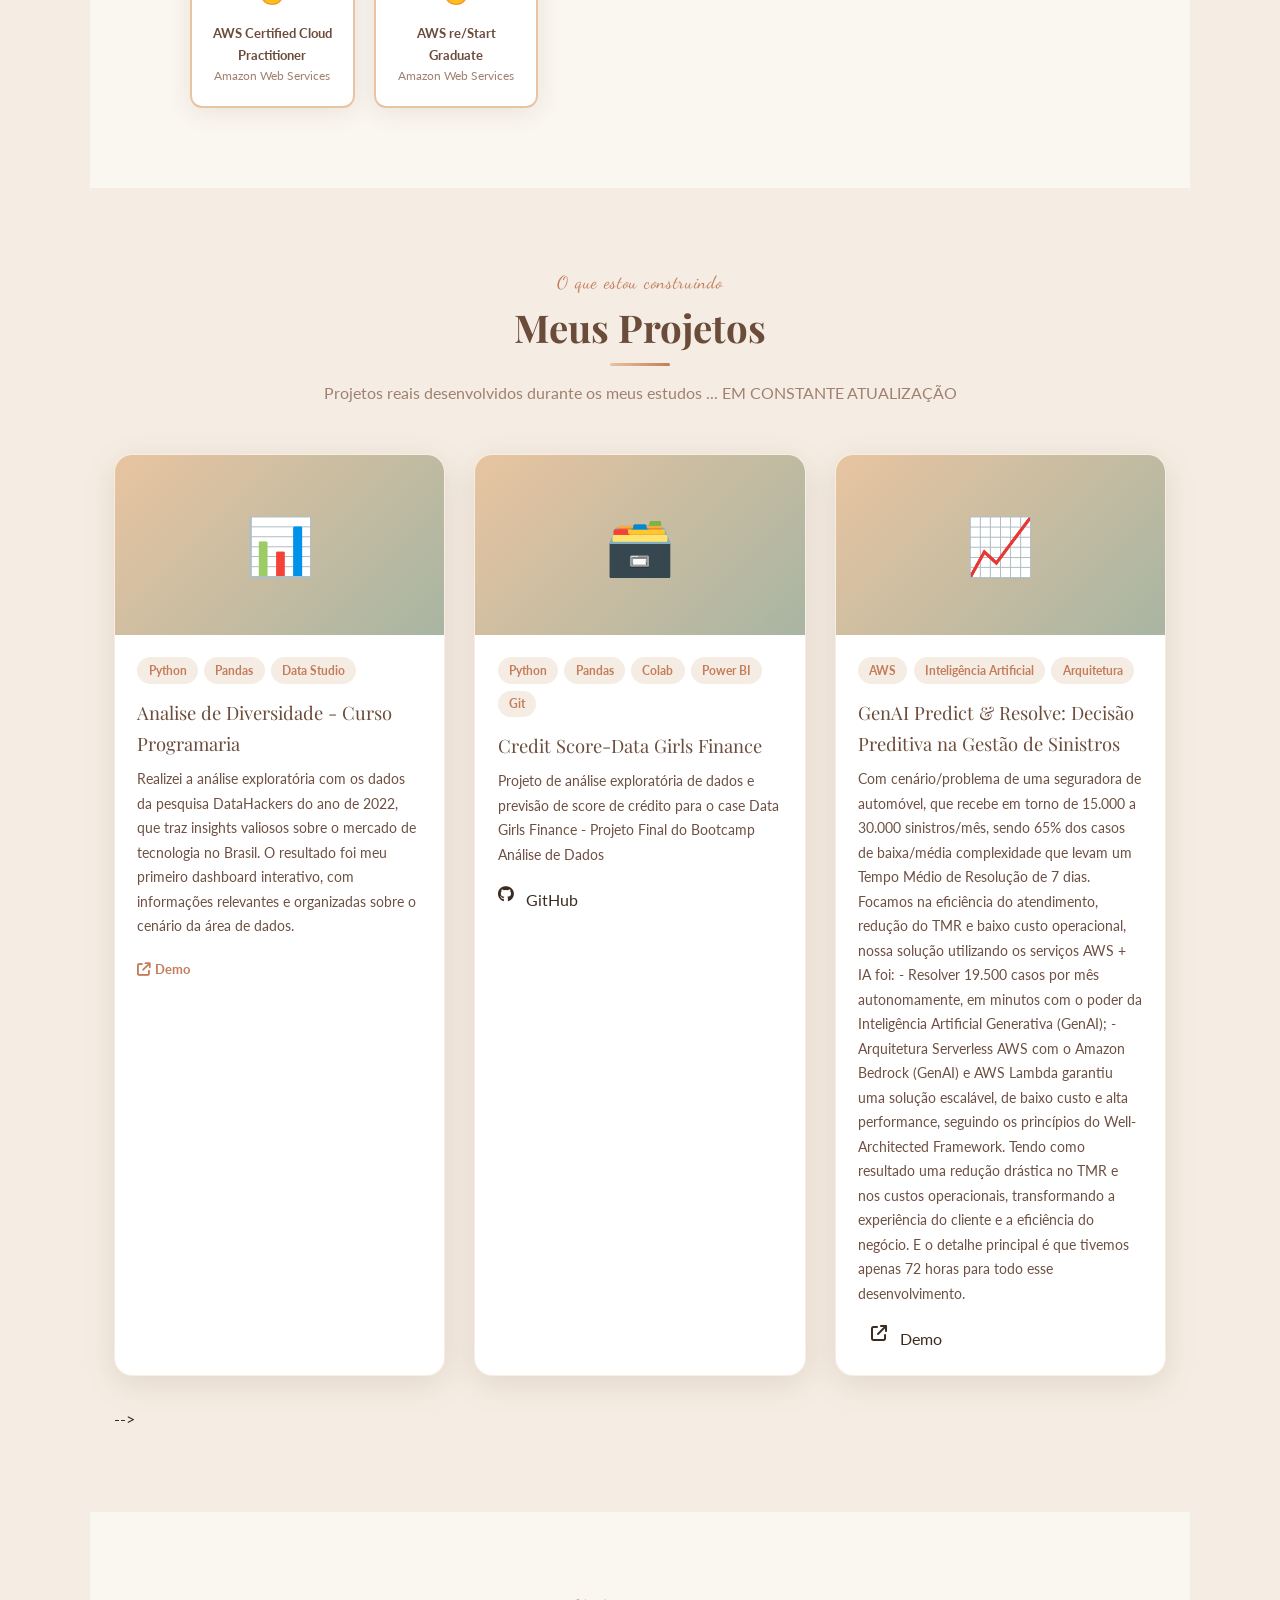
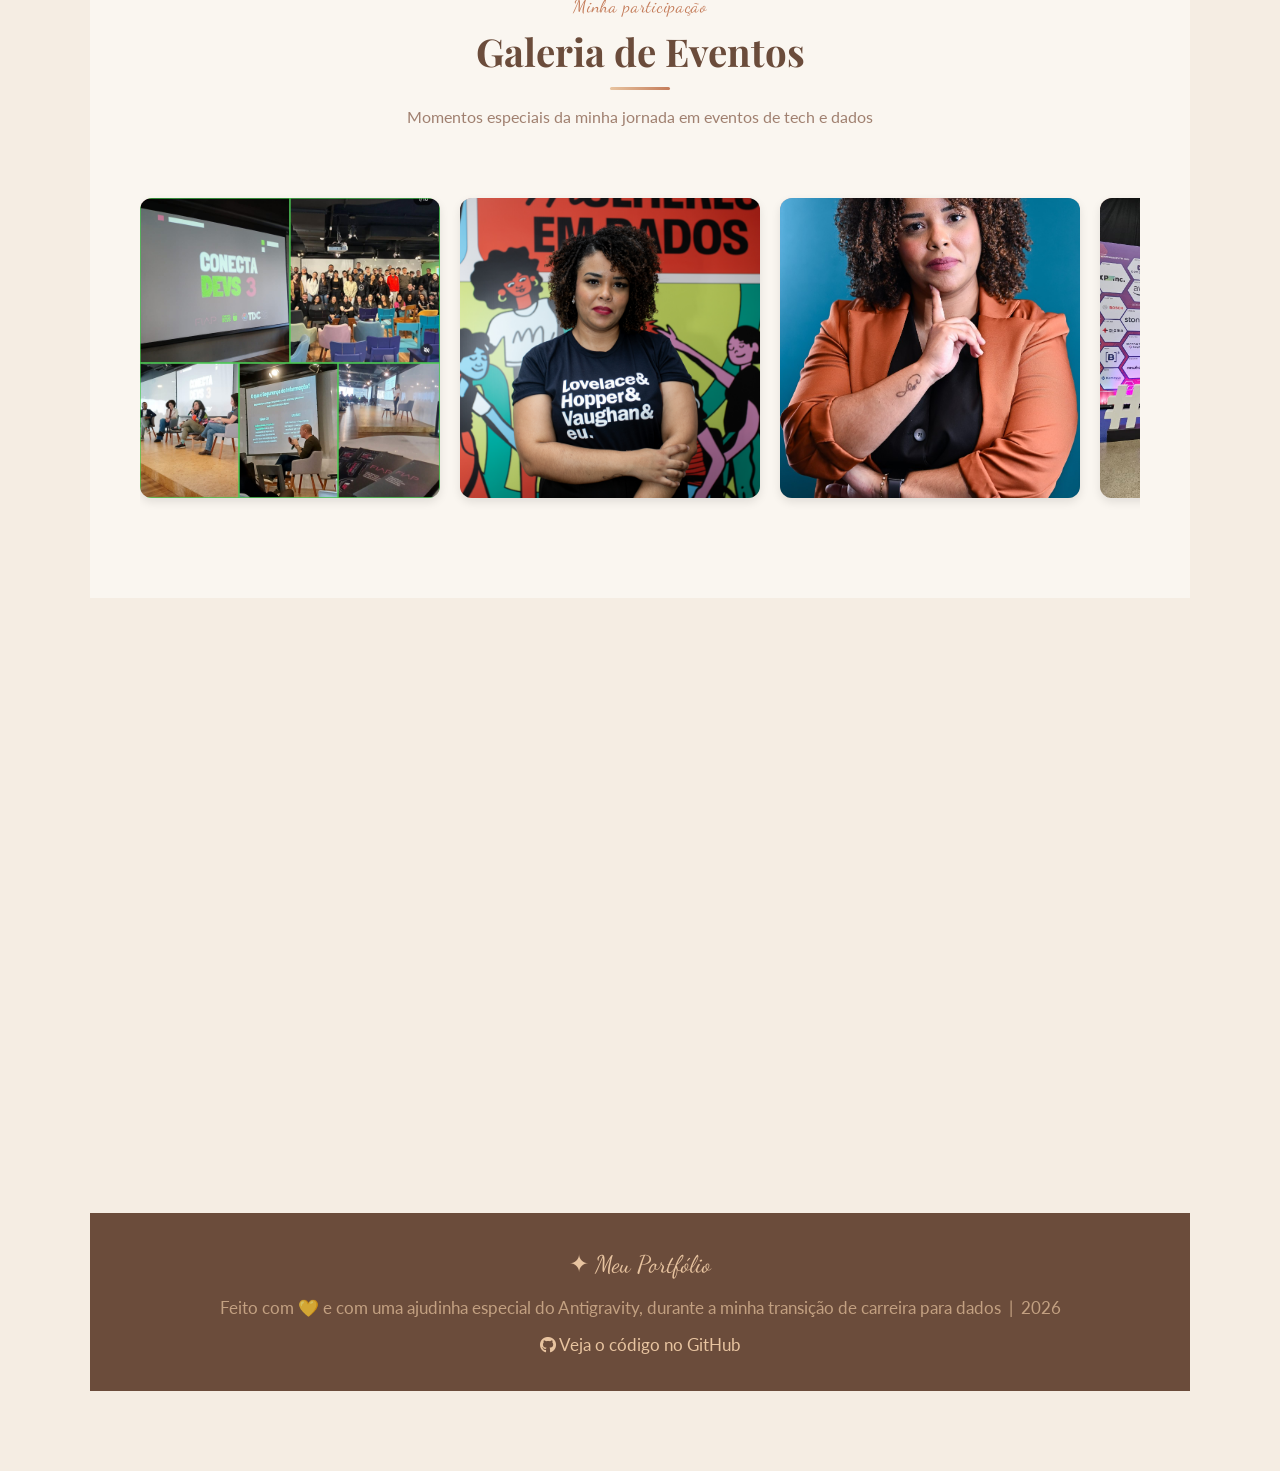
==== commit 9cdc06be: "Update index.html" ====
--- a/index.html
+++ b/index.html
@@ -391,9 +391,8 @@
                   eficiência do negócio. E o detalhe principal é que tivemos apenas 72 horas para todo esse desenvolvimento.
                 </p>
                 <div class="projeto-links">
-                  <a href="https://www.linkedin.com/feed/update/urn:li:activity:7385833890852253696/" class="projeto-link" target="_blank">
+                  <a href="https://www.linkedin.com/posts/kathleen-fernandes_tive-a-honra-de-participar-do-1%C2%BA-hackathon-ugcPost-7385833889052712960-SoDD/?utm_source=share&utm_medium=member_desktop&rcm=ACoAAC1b9l4BY4cud4EYYMIgYLJwVbkYboxrXh4" class="projeto-link" target="_blank">
                   </a>
-                  <a href="" class="projeto-link" target="_blank">
                     <i class="fa-solid fa-arrow-up-right-from-square"></i> Demo
                   </a>
                 </div>
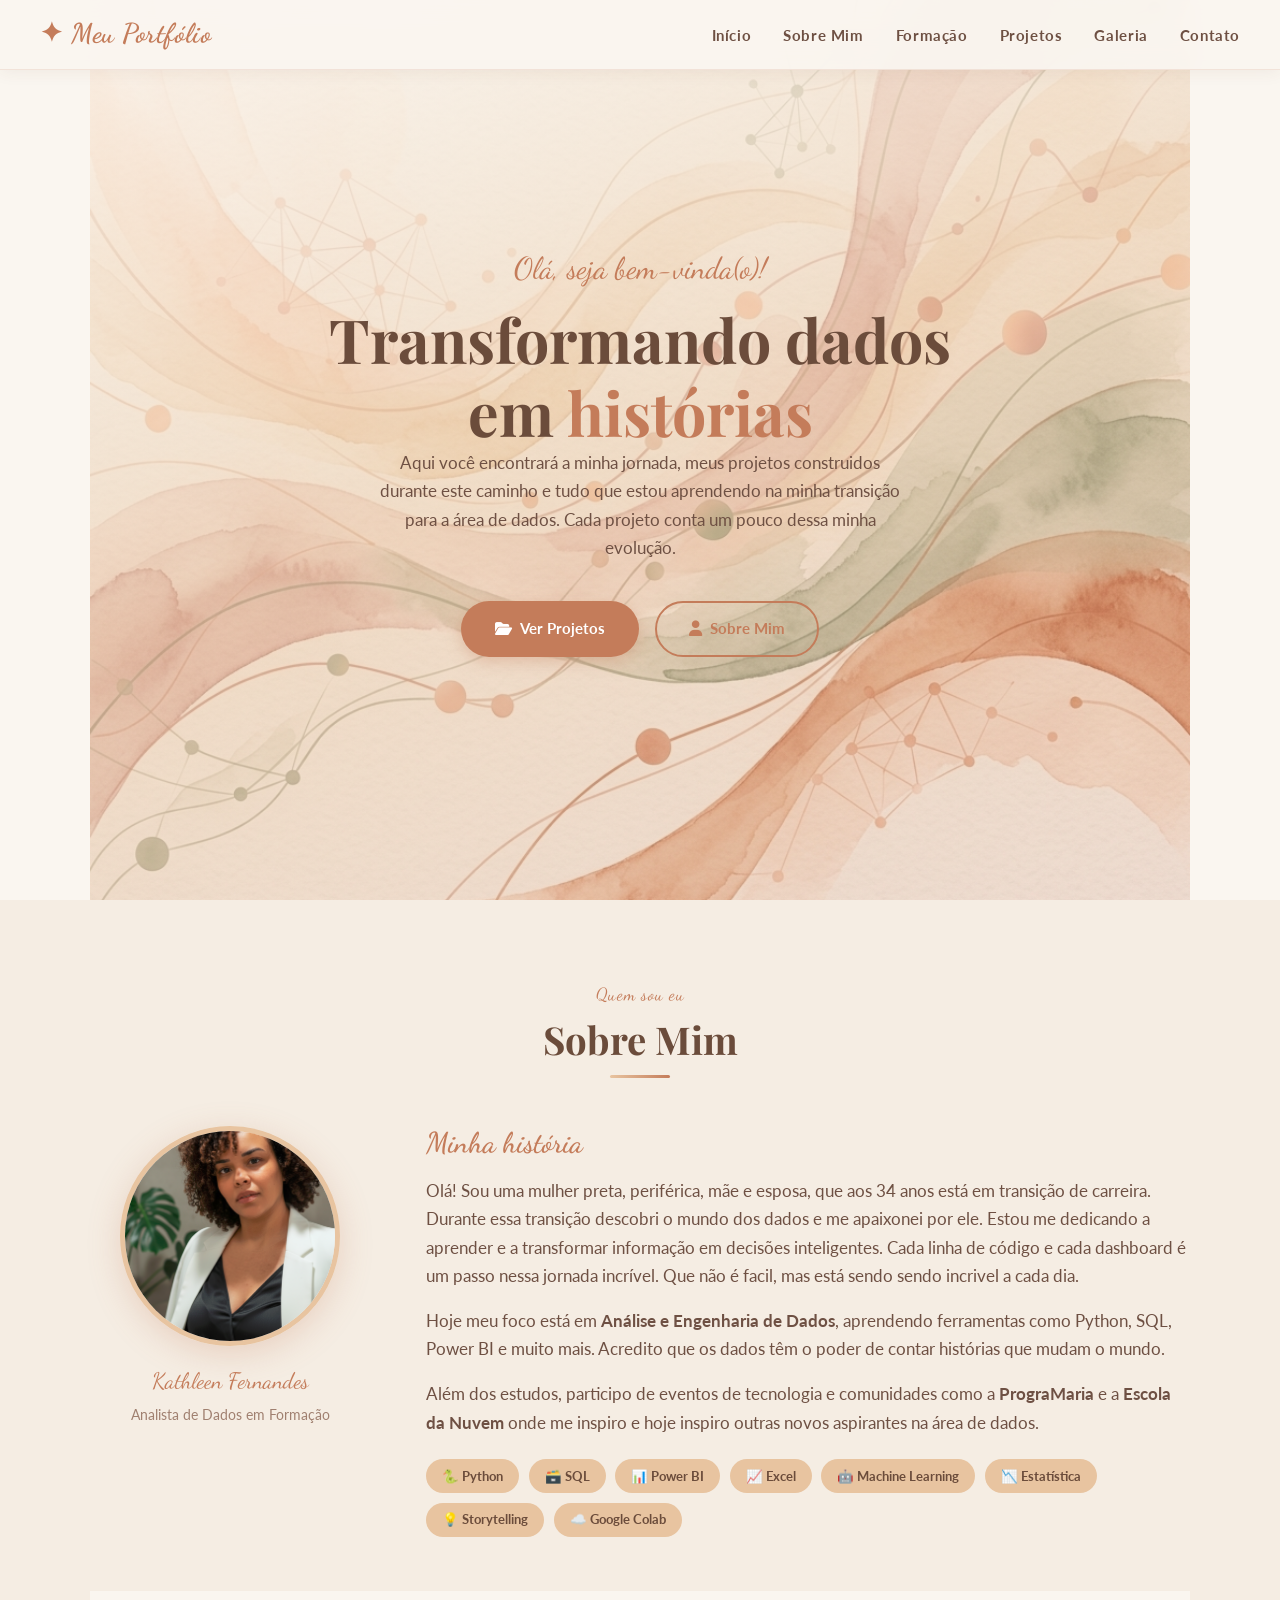
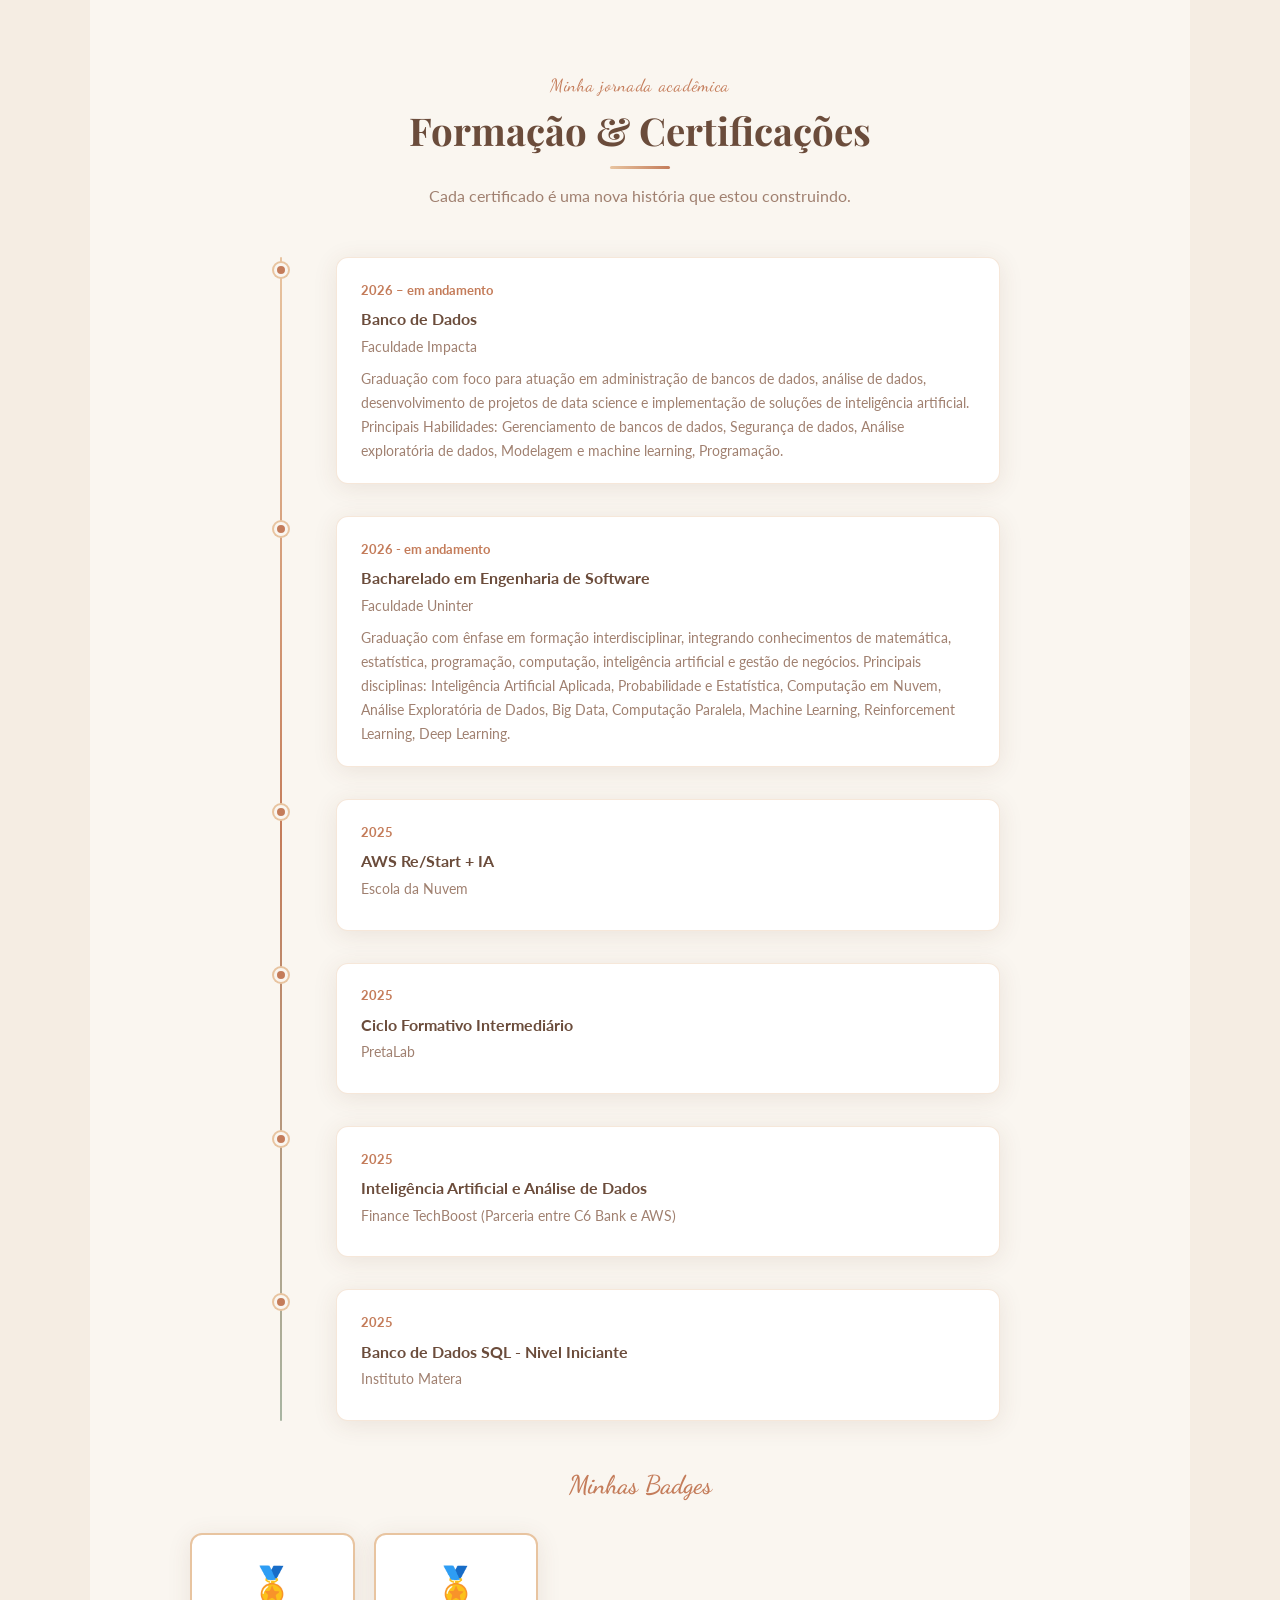
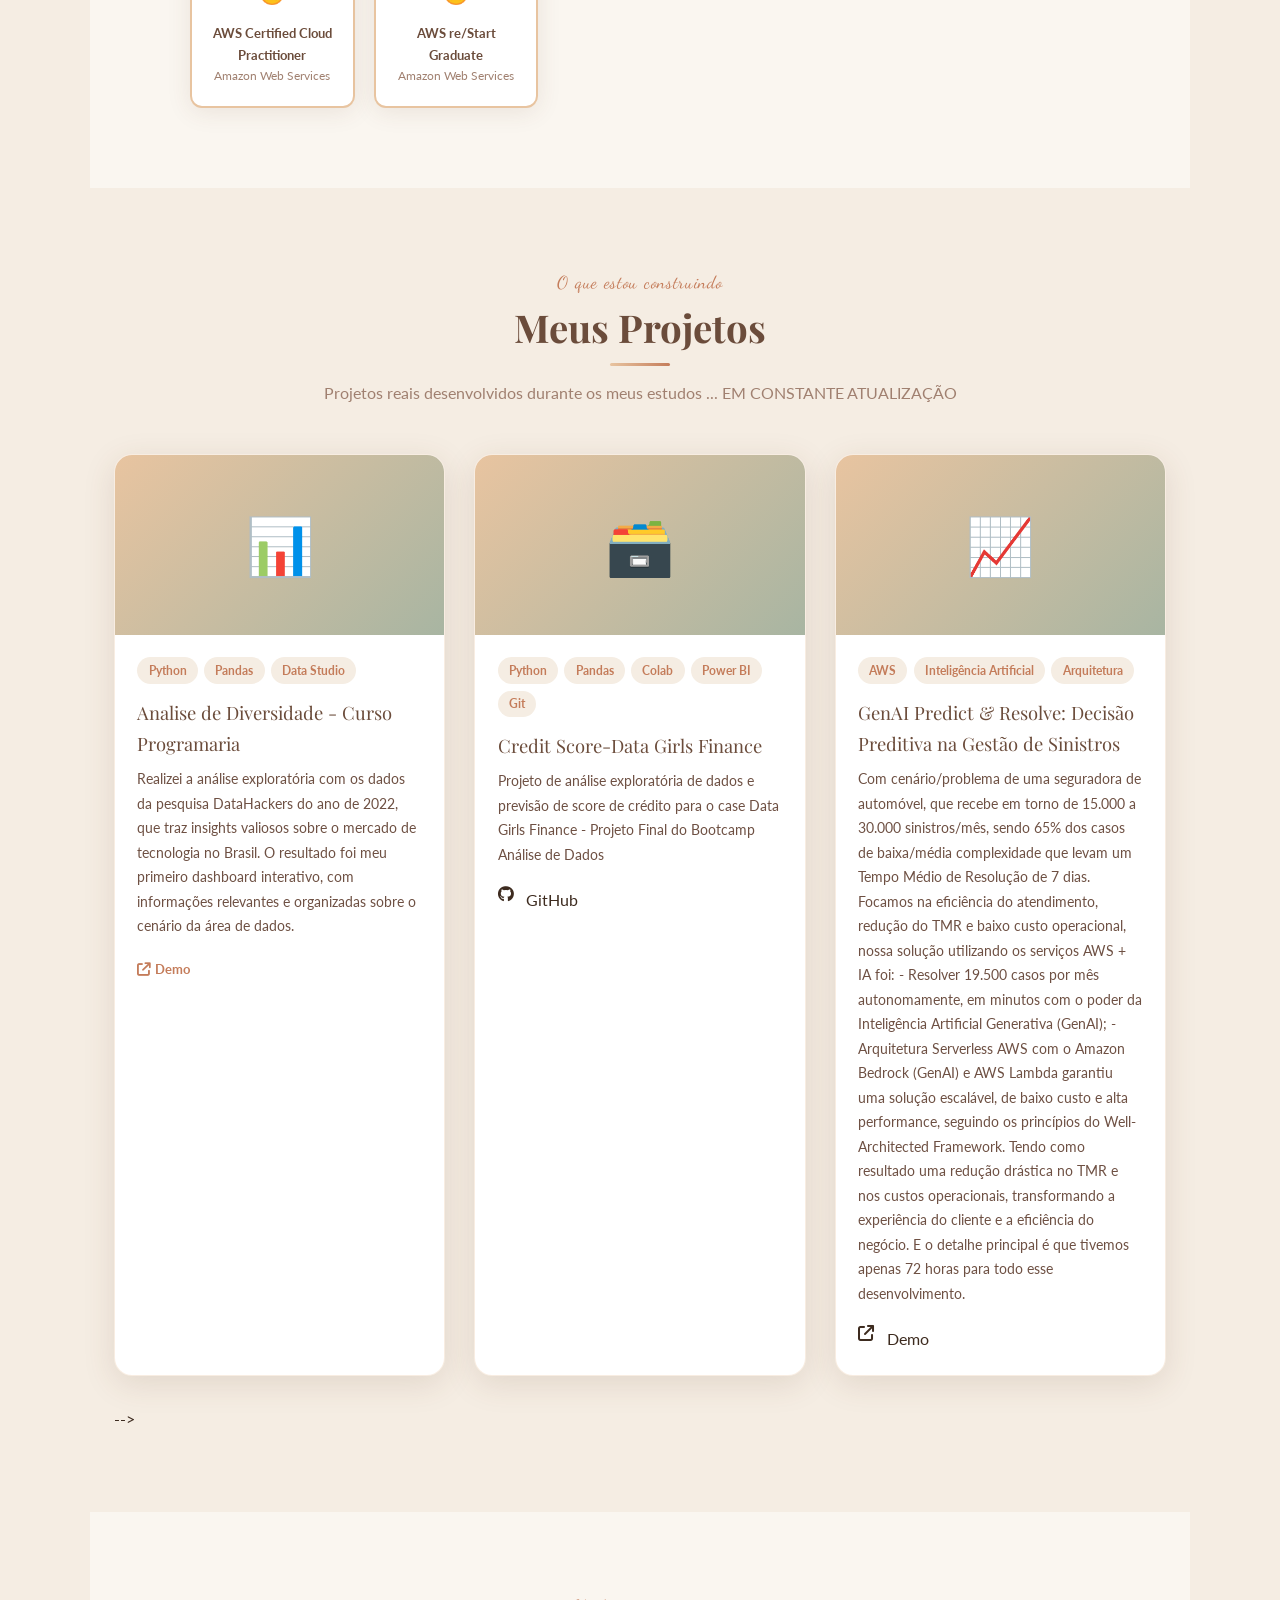
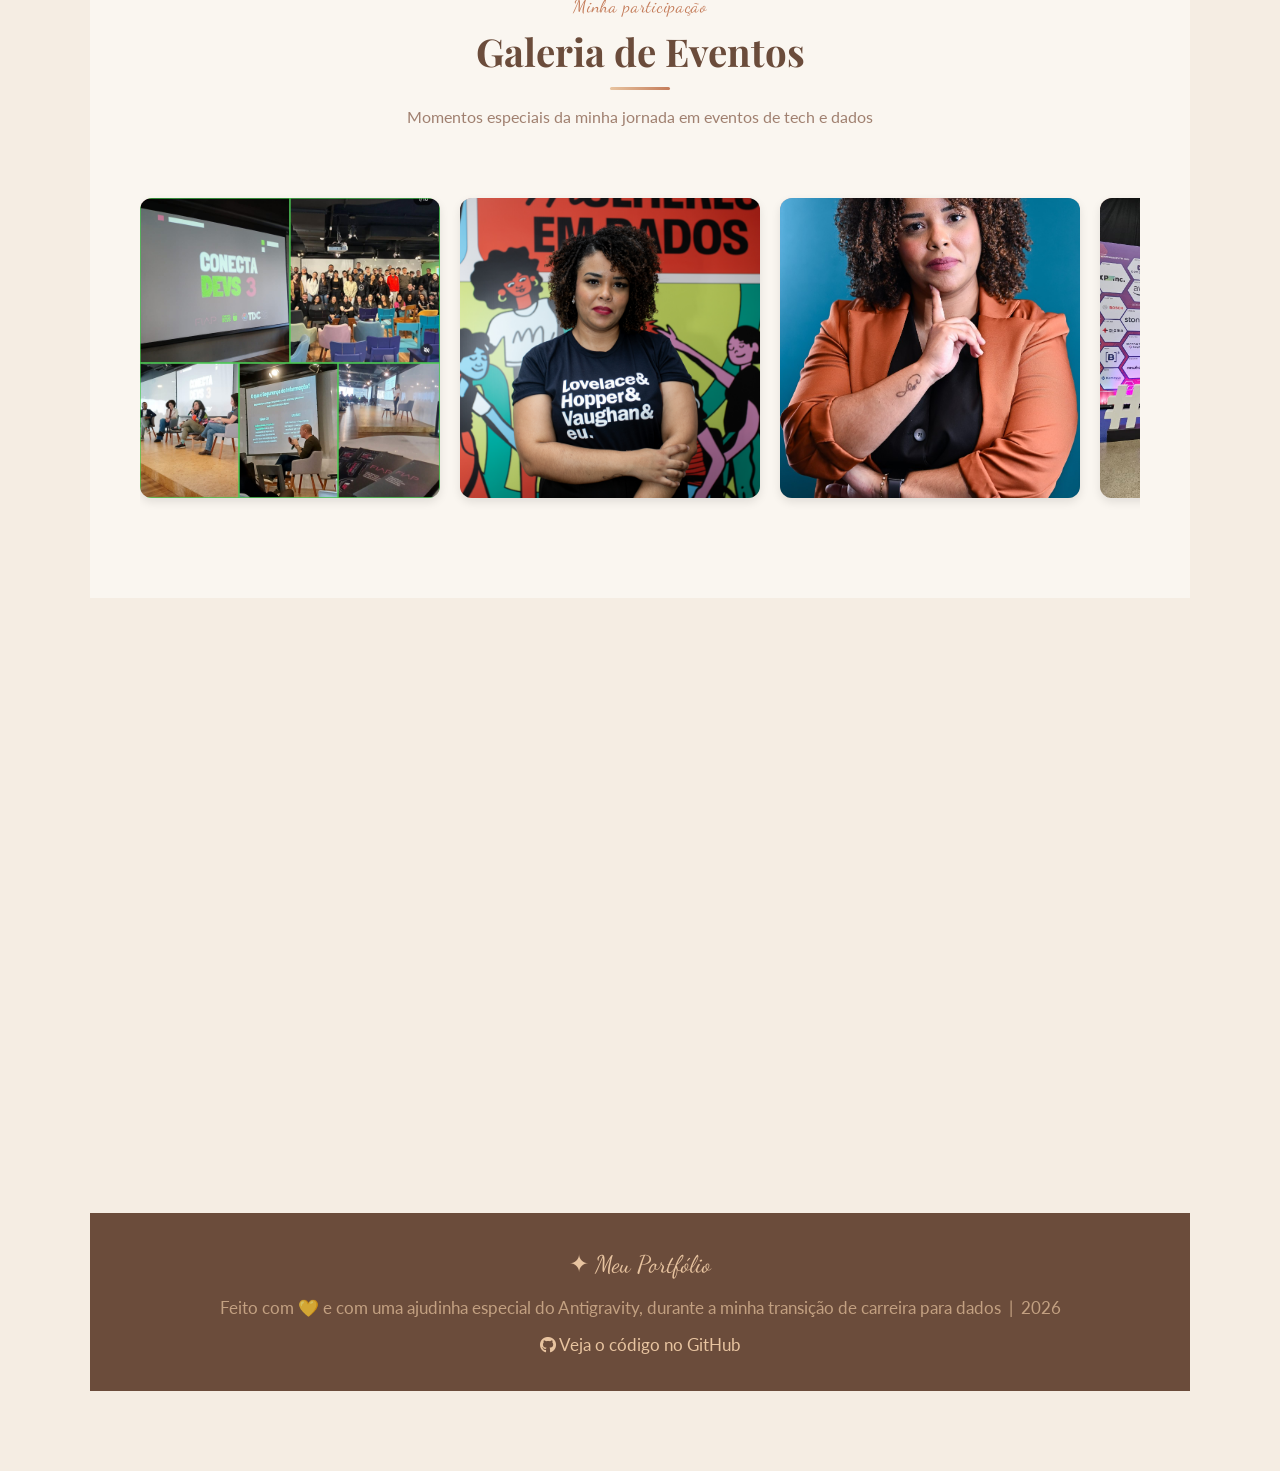
==== commit 9665d2cc: "Update index.html" ====
--- a/index.html
+++ b/index.html
@@ -391,9 +391,9 @@
                   eficiência do negócio. E o detalhe principal é que tivemos apenas 72 horas para todo esse desenvolvimento.
                 </p>
                 <div class="projeto-links">
+                    <i class="fa-solid fa-arrow-up-right-from-square"></i> Demo
+                  </a>
                   <a href="https://www.linkedin.com/posts/kathleen-fernandes_tive-a-honra-de-participar-do-1%C2%BA-hackathon-ugcPost-7385833889052712960-SoDD/?utm_source=share&utm_medium=member_desktop&rcm=ACoAAC1b9l4BY4cud4EYYMIgYLJwVbkYboxrXh4" class="projeto-link" target="_blank">
-                  </a>
-                    <i class="fa-solid fa-arrow-up-right-from-square"></i> Demo
                   </a>
                 </div>
               </div>
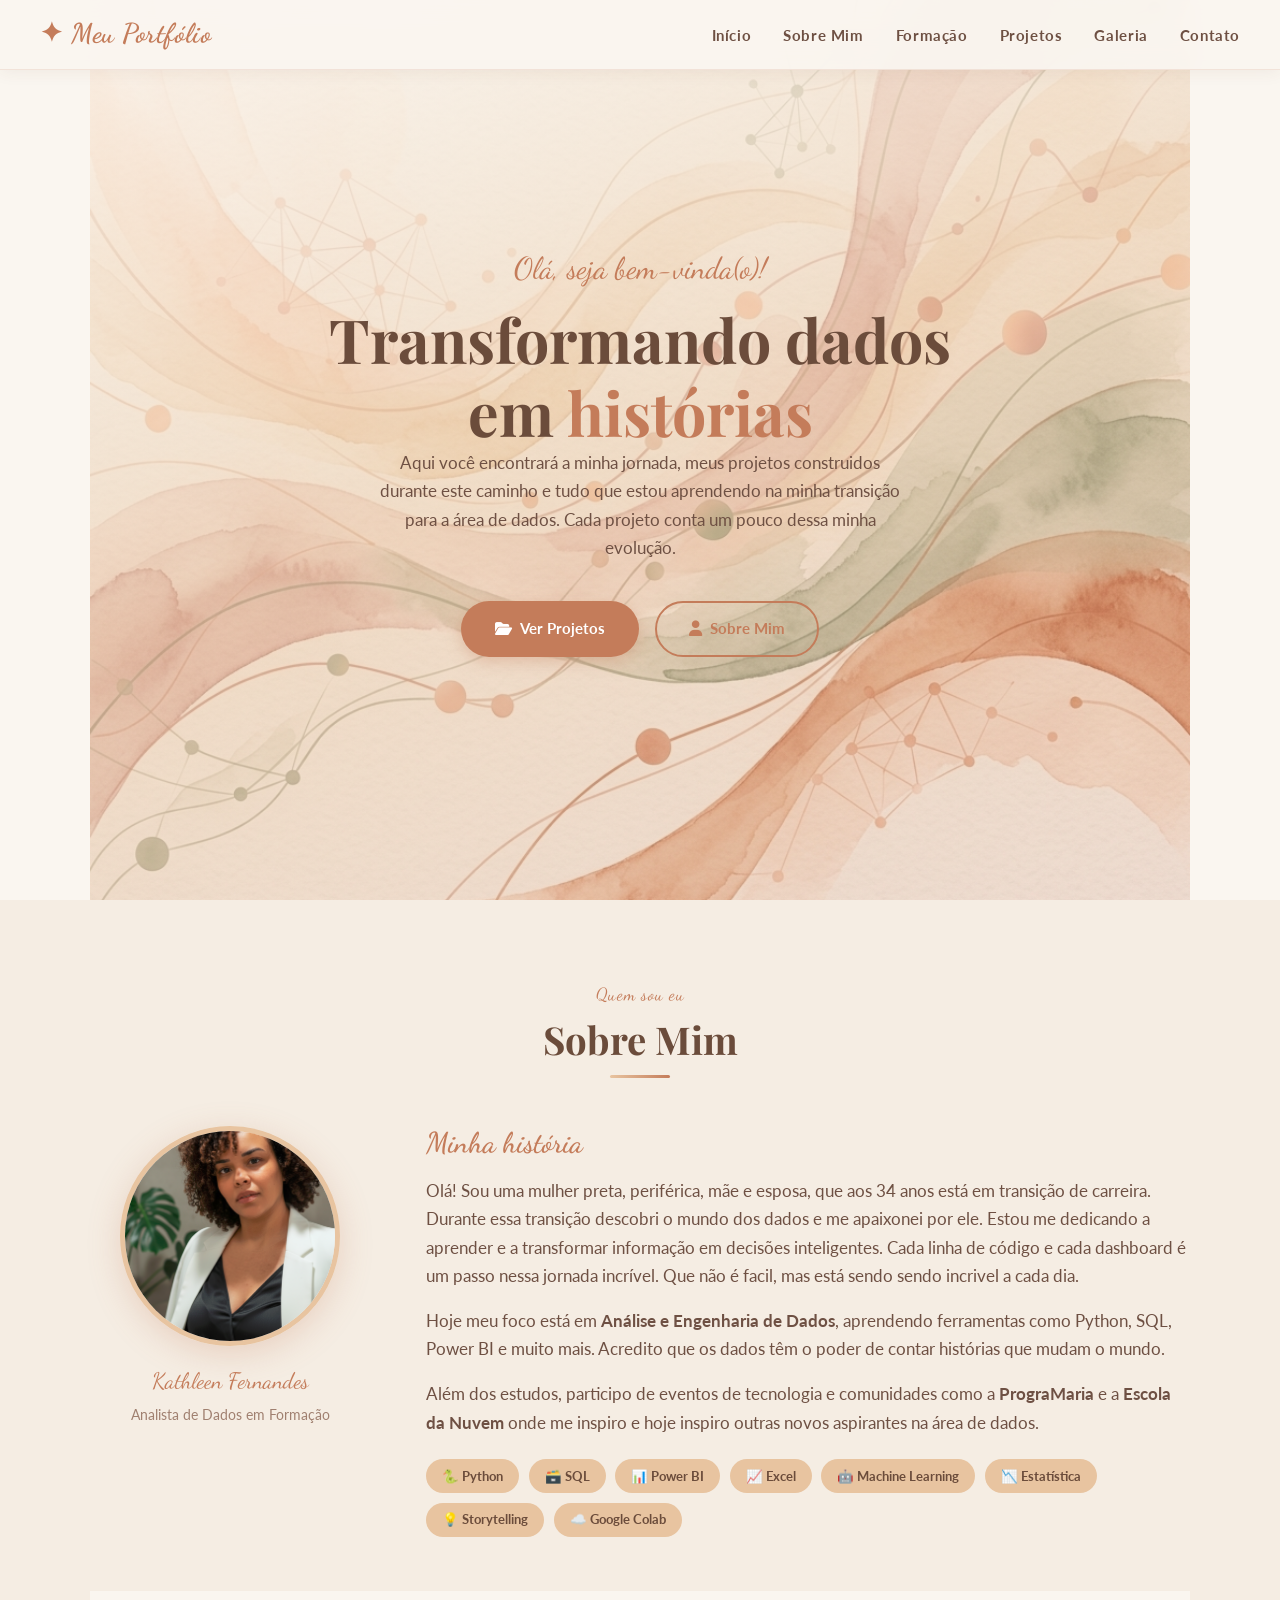
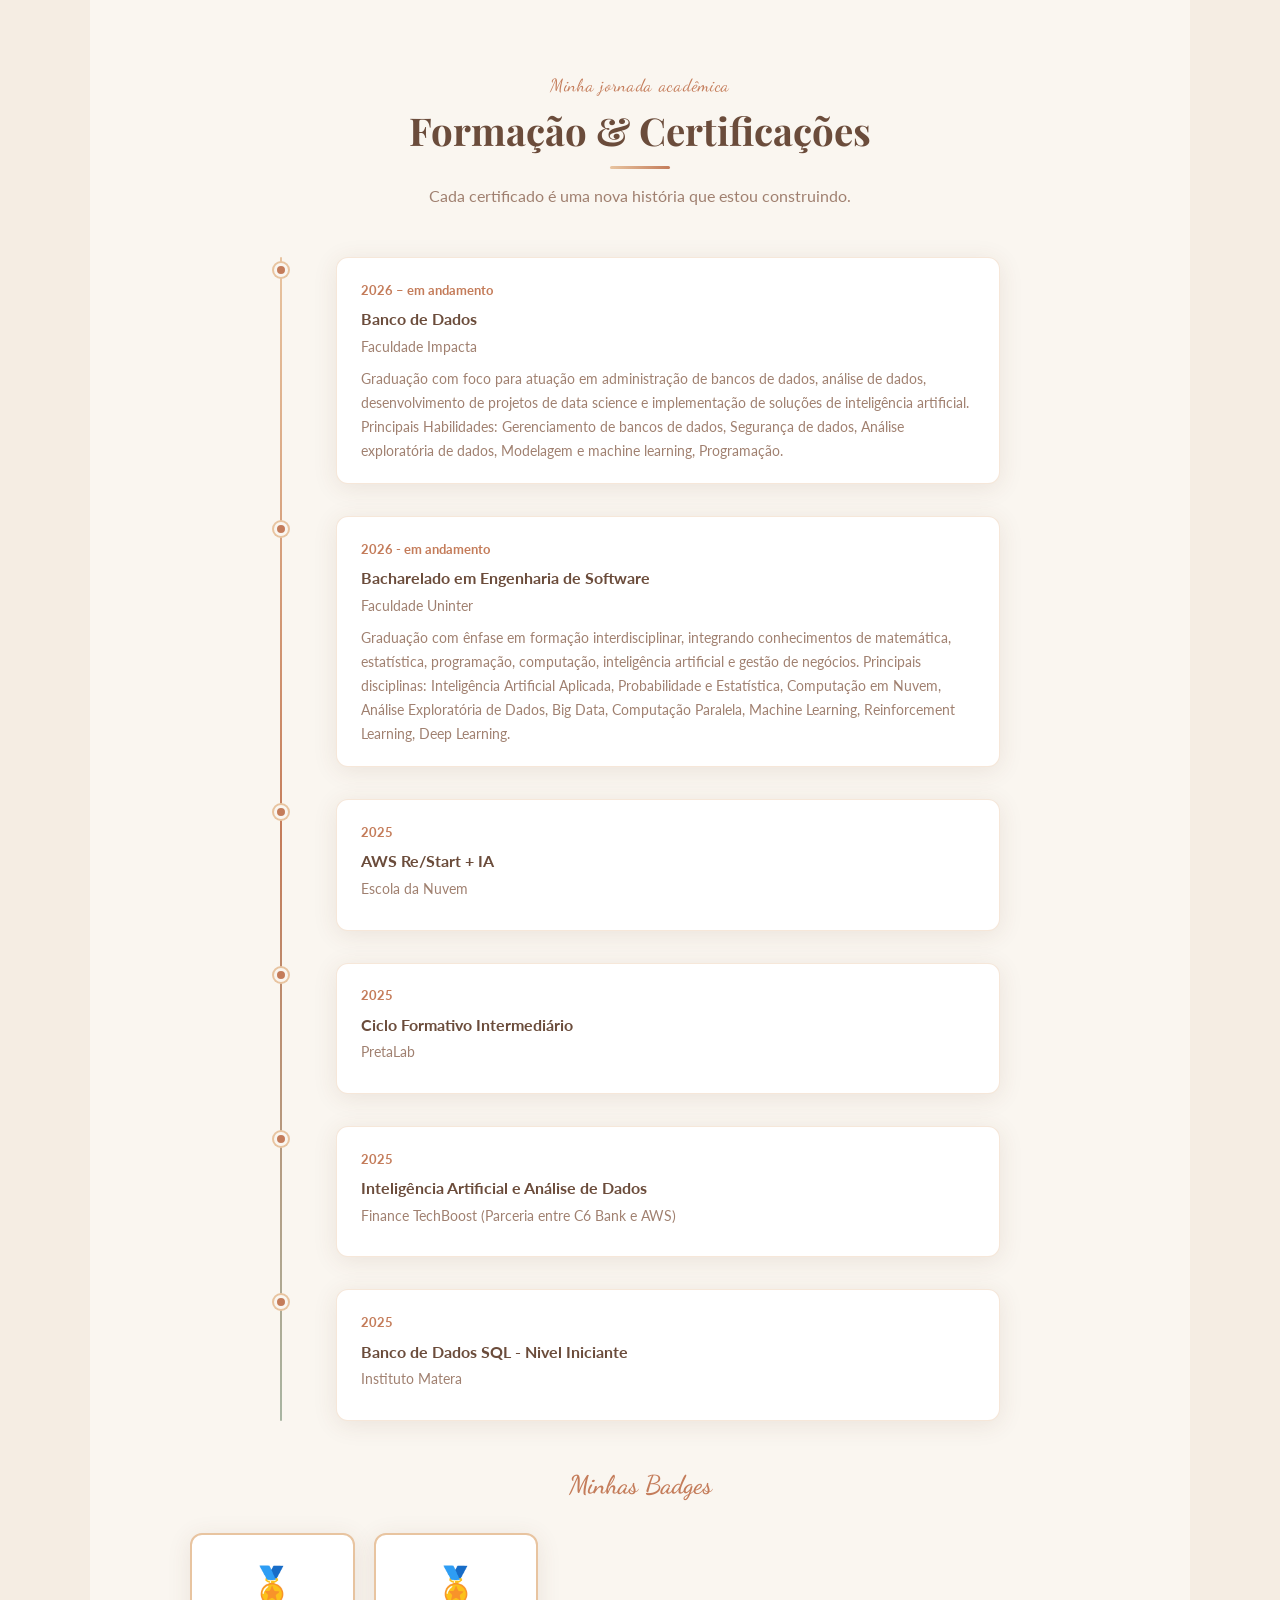
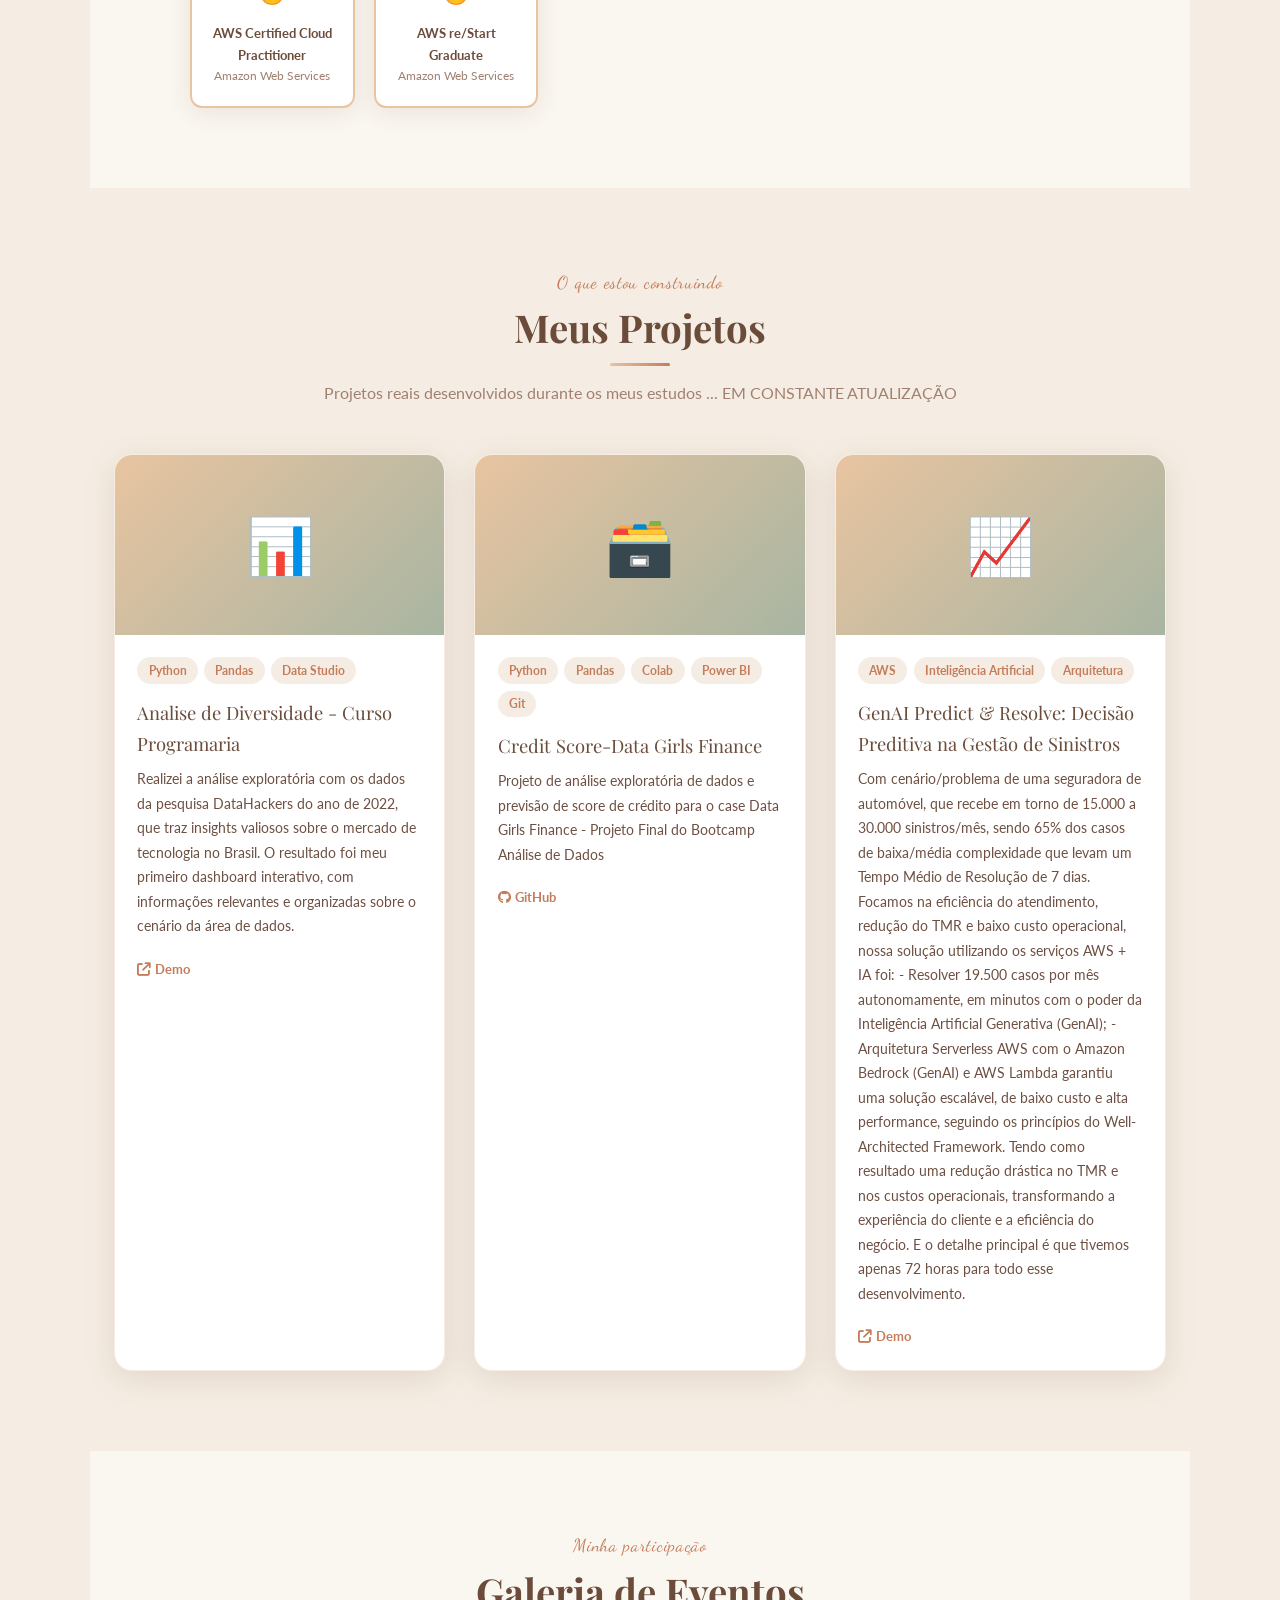
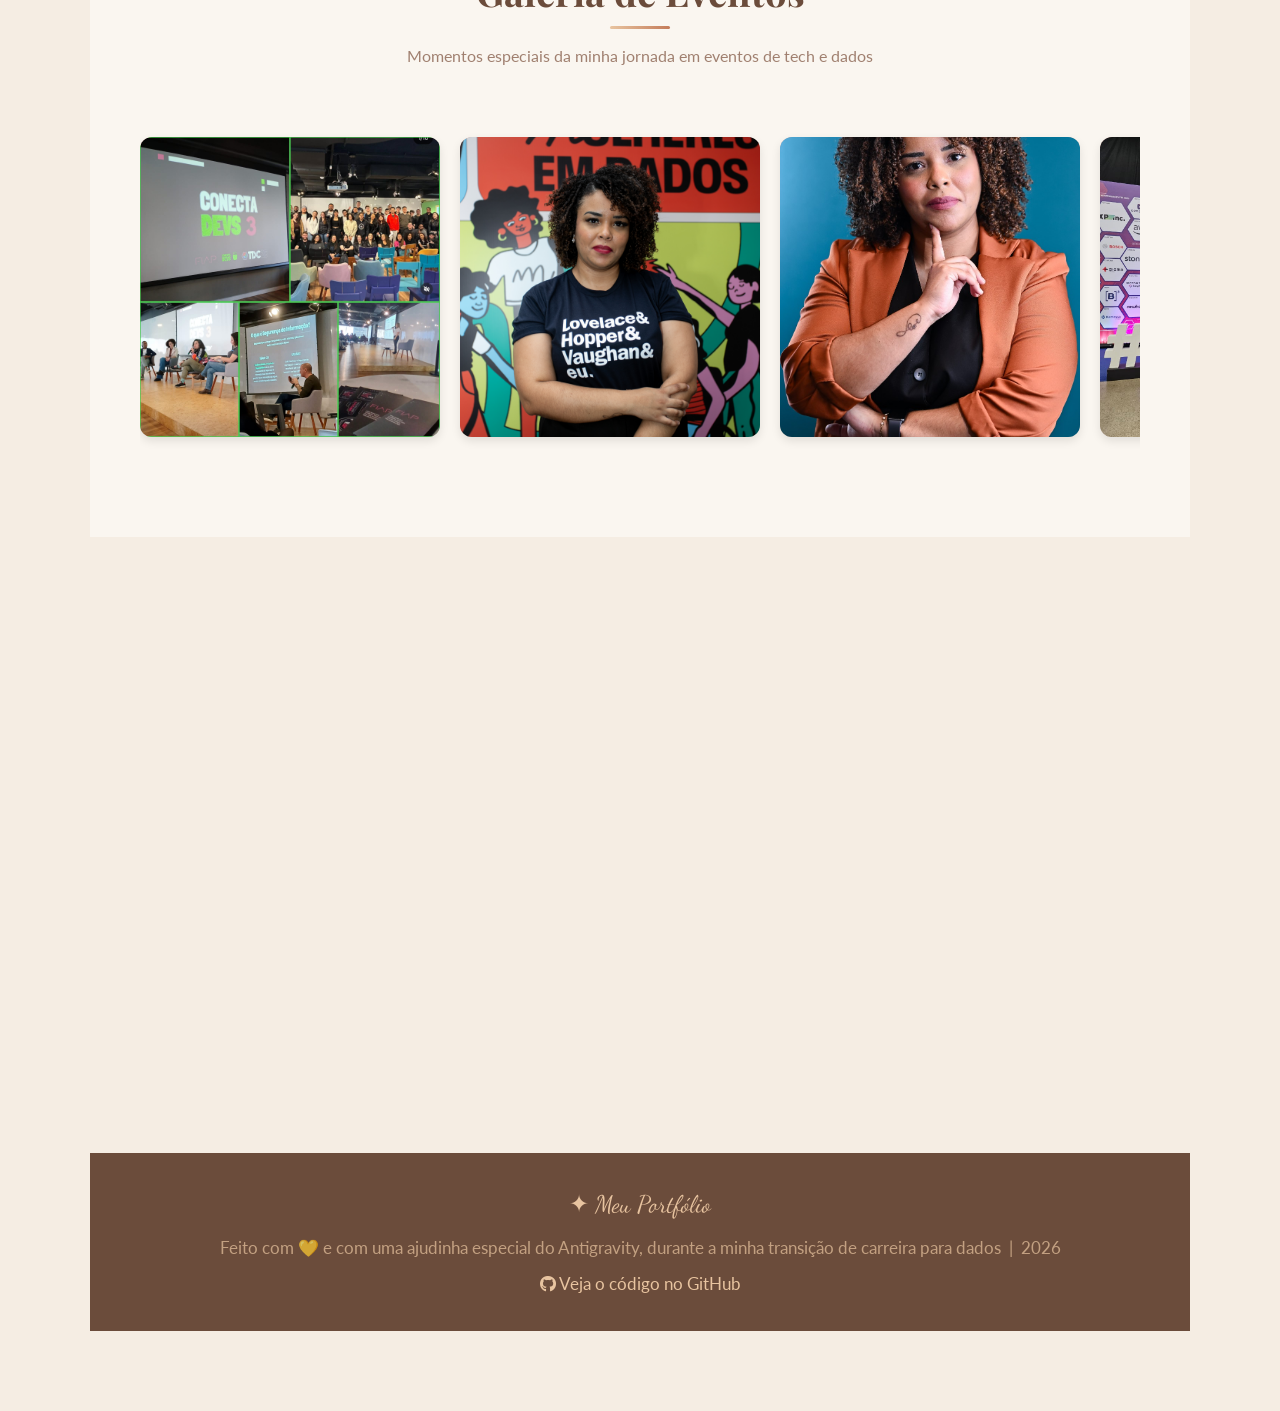
==== commit dc4e7cd1: "Update index.html" ====
--- a/index.html
+++ b/index.html
@@ -361,9 +361,9 @@
                   Projeto Final do Bootcamp Análise de Dados
                 </p>
                 <div class="projeto-links">
+                   <a href="https://github.com/Kath-Fernandes/Credit-Score-DataGirlsFinance.git" class="projeto-link" target="_blank">
                     <i class="fa-brands fa-github"></i> GitHub
                   </a>
-                  <a href="https://github.com/Kath-Fernandes/Credit-Score-DataGirlsFinance.git" class="projeto-link" target="_blank">
                   </a>
                 </div>
               </div>
@@ -391,13 +391,13 @@
                   eficiência do negócio. E o detalhe principal é que tivemos apenas 72 horas para todo esse desenvolvimento.
                 </p>
                 <div class="projeto-links">
+                   <a href="https://www.linkedin.com/posts/kathleen-fernandes_tive-a-honra-de-participar-do-1%C2%BA-hackathon-ugcPost-7385833889052712960-SoDD/?utm_source=share&utm_medium=member_desktop&rcm=ACoAAC1b9l4BY4cud4EYYMIgYLJwVbkYboxrXh4" class="projeto-link" target="_blank">
                     <i class="fa-solid fa-arrow-up-right-from-square"></i> Demo
                   </a>
-                  <a href="https://www.linkedin.com/posts/kathleen-fernandes_tive-a-honra-de-participar-do-1%C2%BA-hackathon-ugcPost-7385833889052712960-SoDD/?utm_source=share&utm_medium=member_desktop&rcm=ACoAAC1b9l4BY4cud4EYYMIgYLJwVbkYboxrXh4" class="projeto-link" target="_blank">
                   </a>
                 </div>
               </div>
-            </div> -->
+            </div> 
 
           </div><!-- /projetos-grid -->
 
